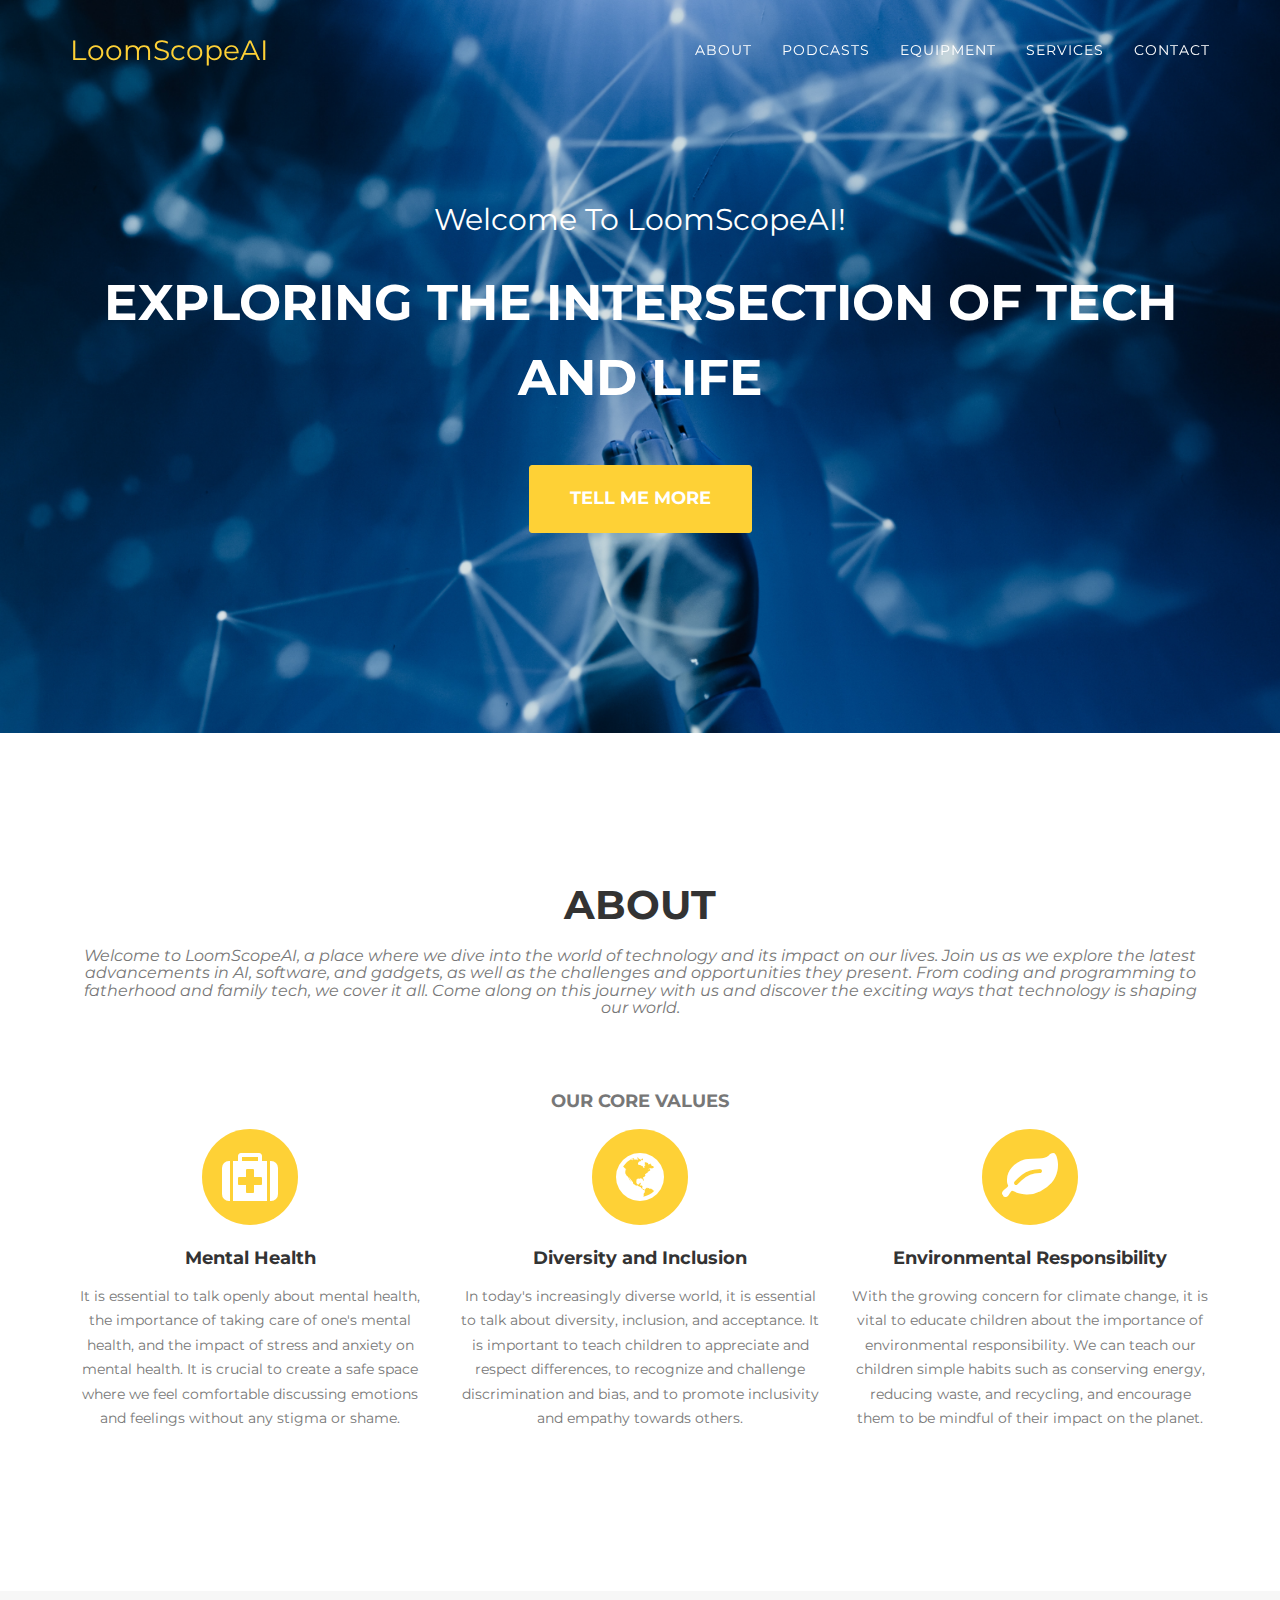
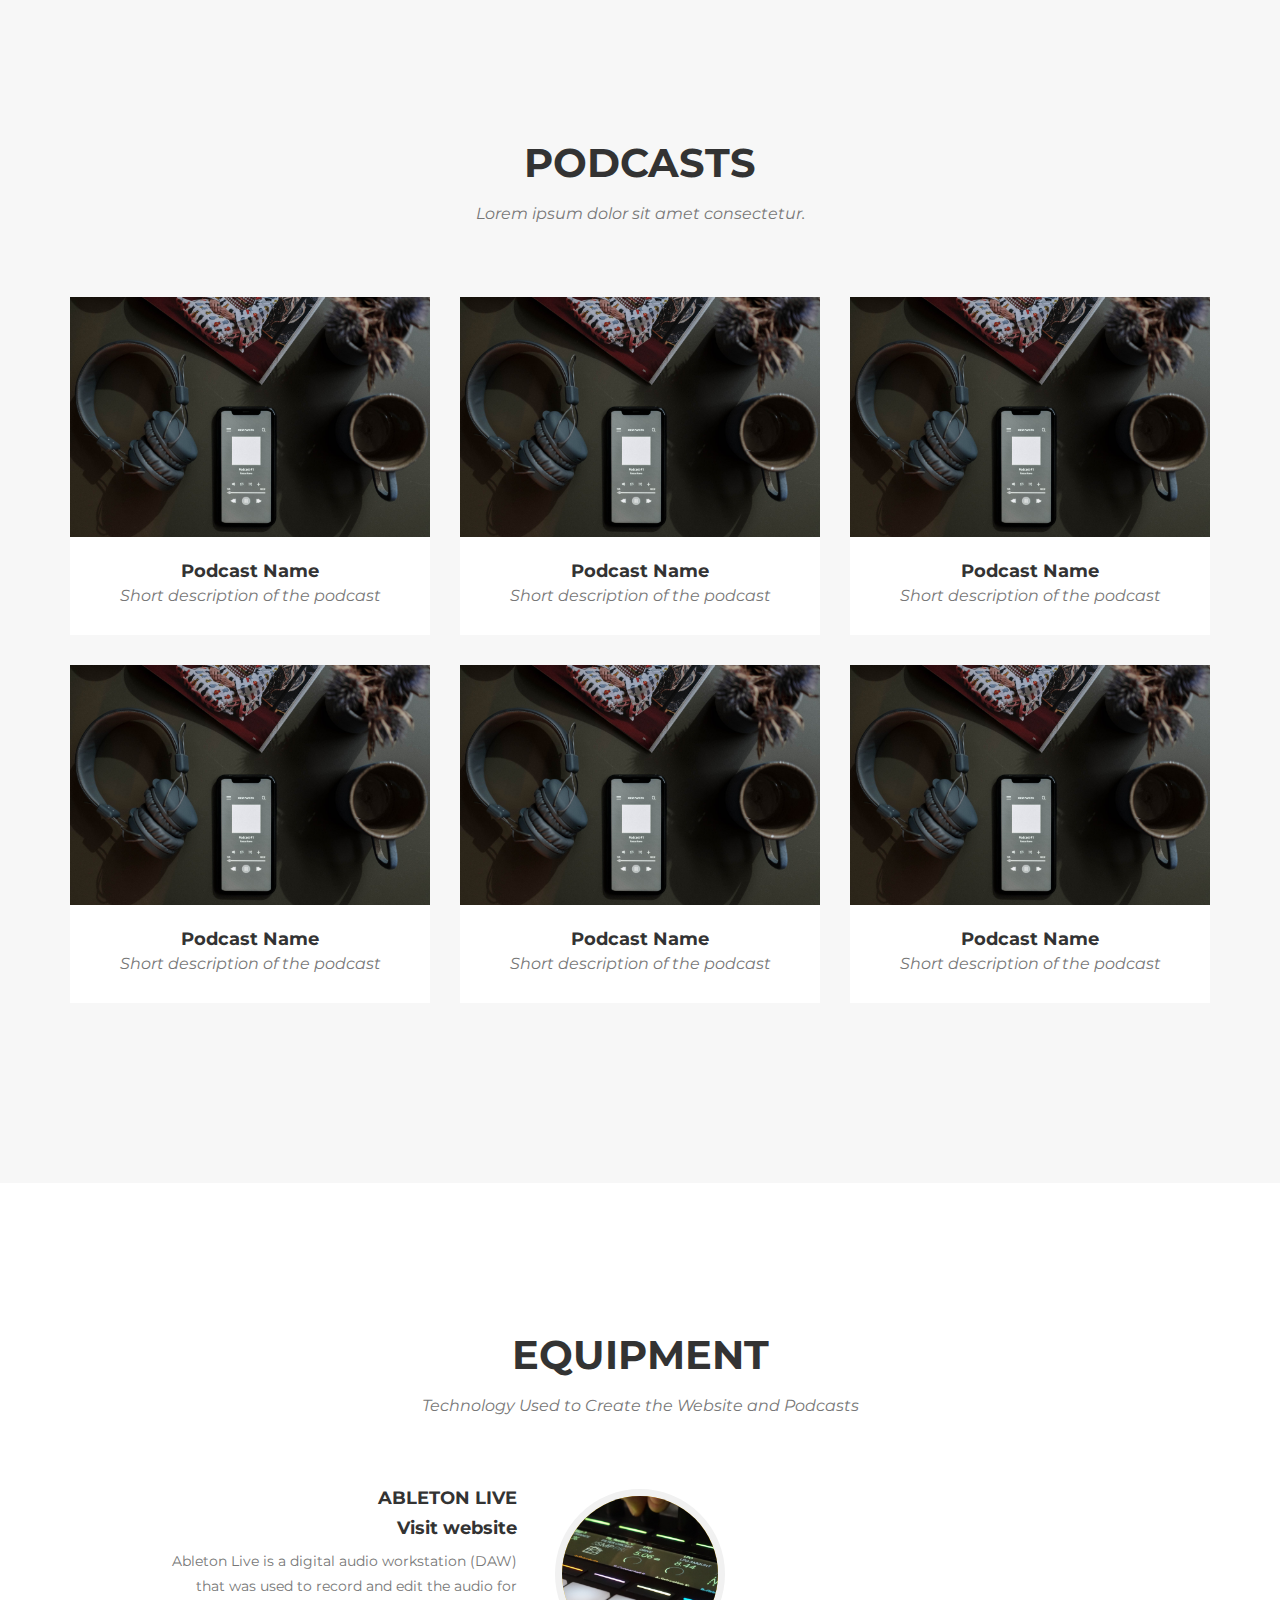
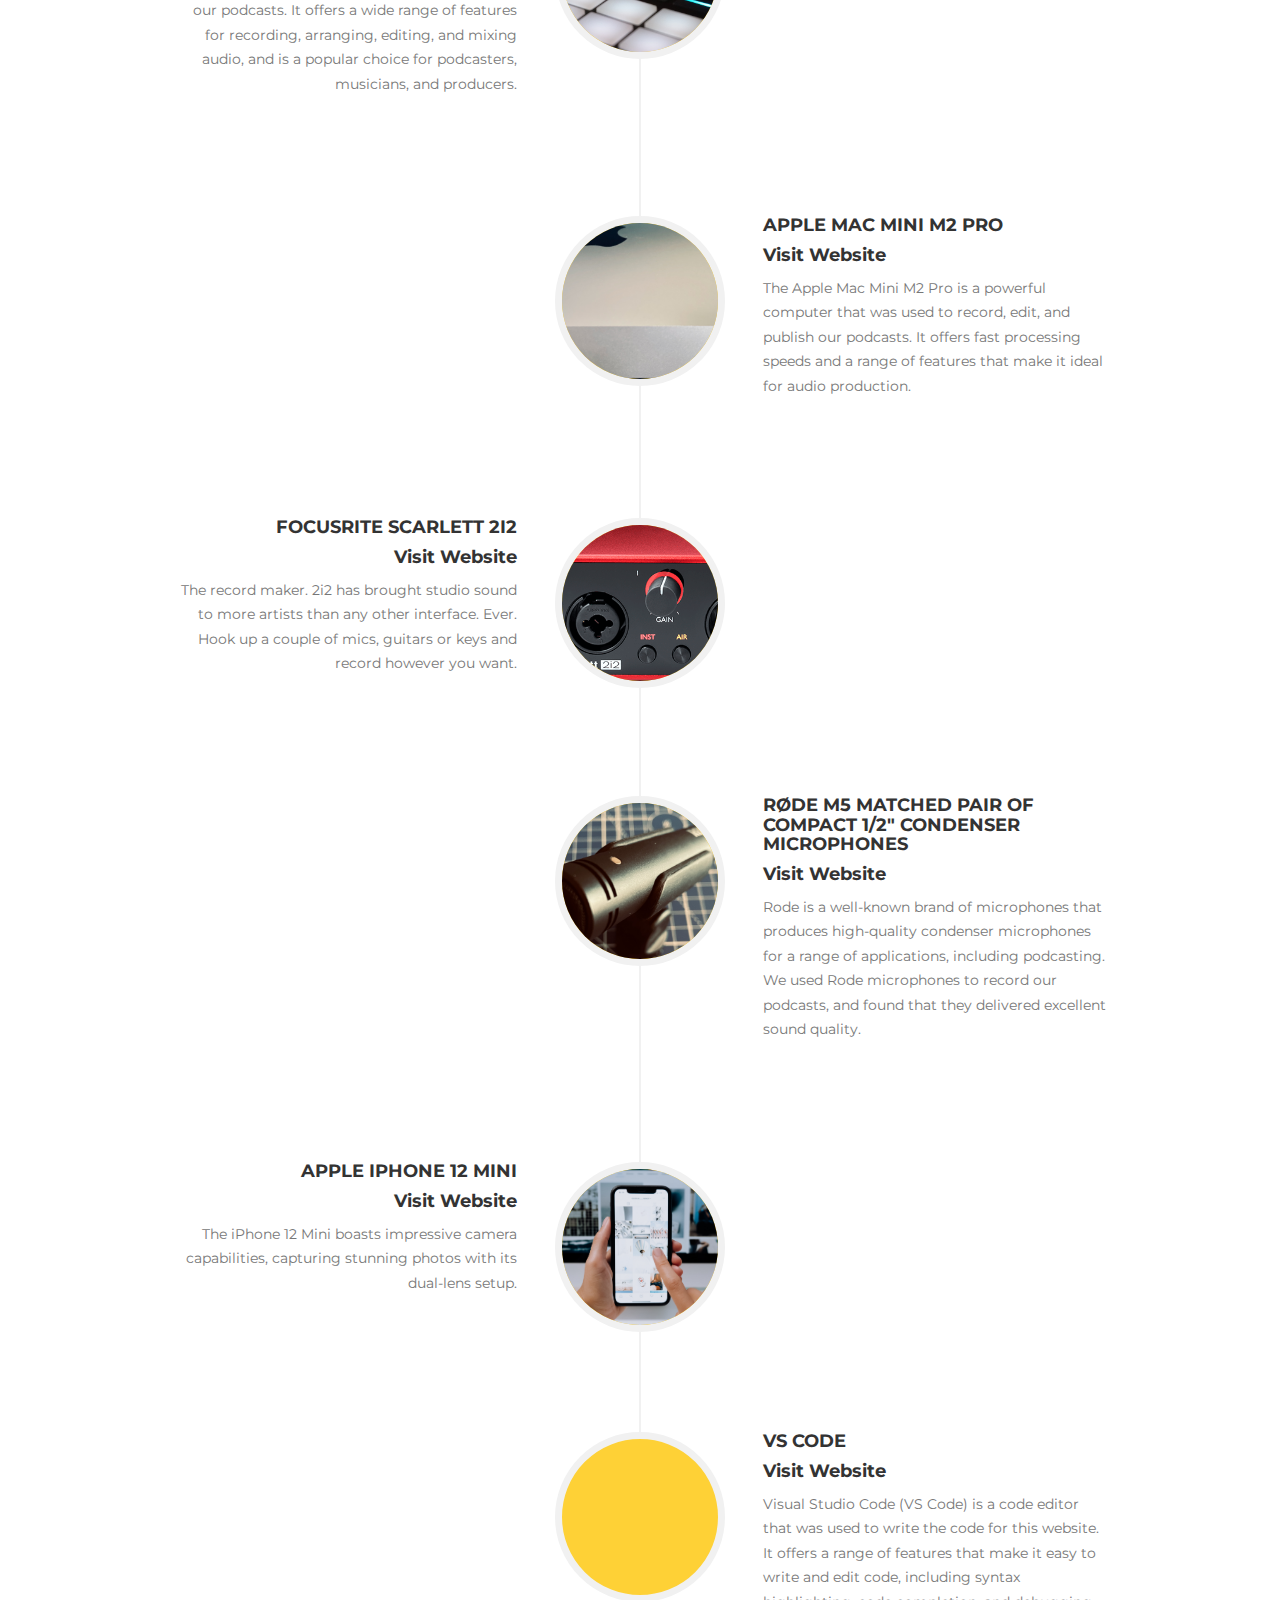
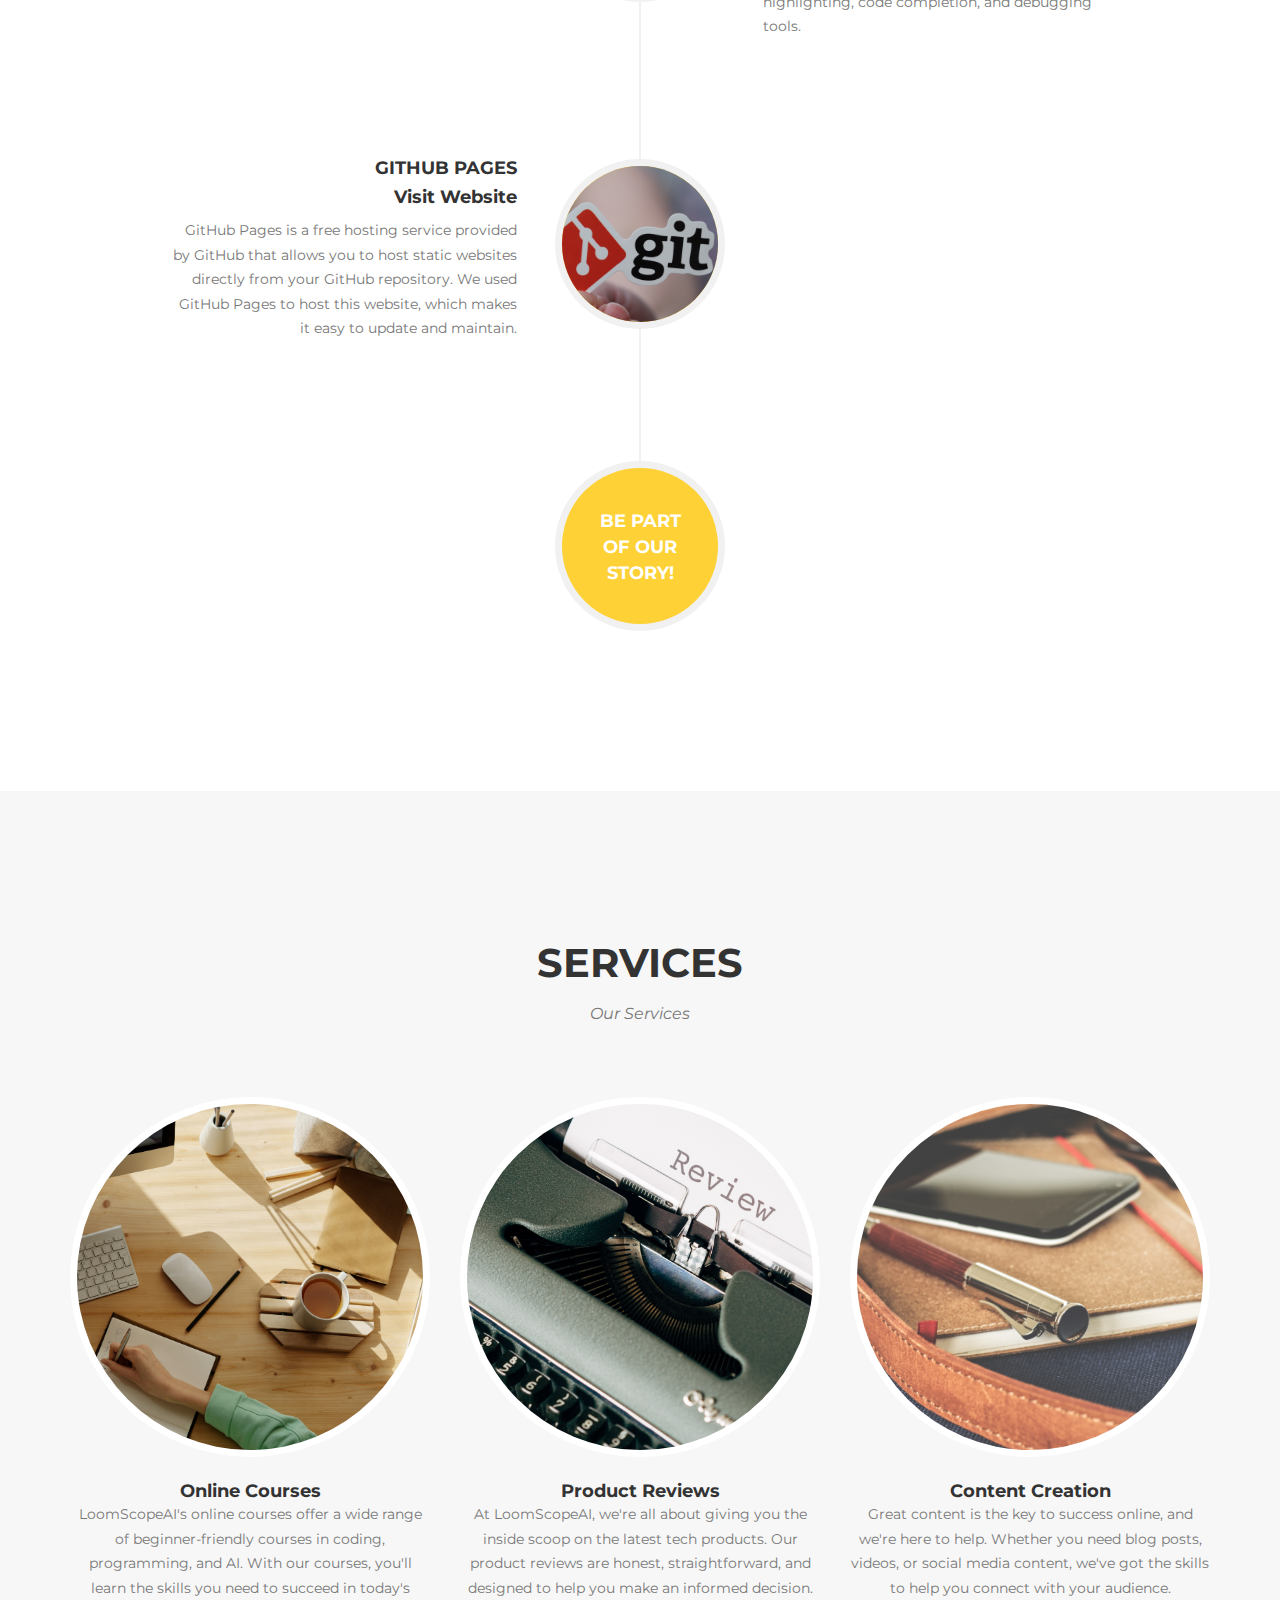
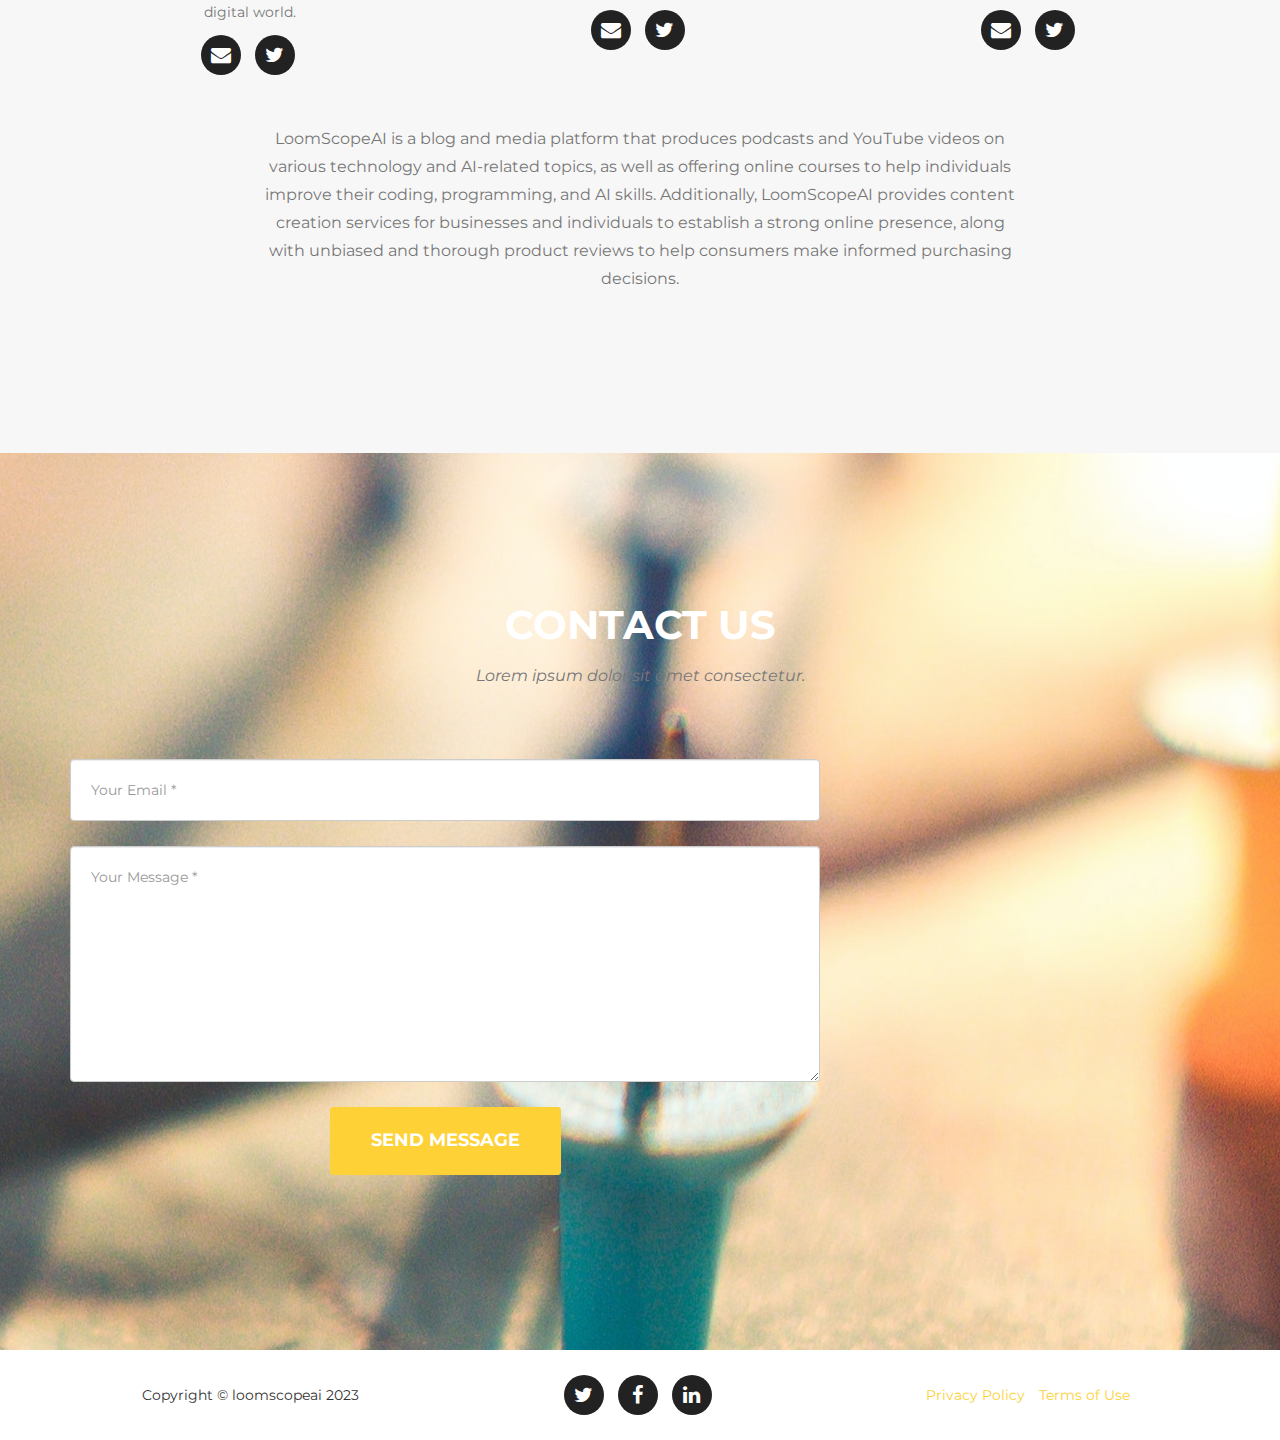
==== index.html @ 8063d430 "update" ====
<!DOCTYPE html>
<html lang="en">

<head>

    <meta charset="utf-8">
    <meta http-equiv="X-UA-Compatible" content="IE=edge">
    <meta name="viewport" content="width=device-width, initial-scale=1">
    <meta name="description" content="">
    <meta name="author" content="">

    <title>LoomScopeAI</title>

    <!-- Bootstrap Core CSS -->
    <link href="css/bootstrap.min.css" rel="stylesheet">

    <!-- Custom CSS -->
    <link href="css/agency.css" rel="stylesheet">

    <!-- Custom Fonts -->
    <link href="font-awesome/css/font-awesome.min.css" rel="stylesheet" type="text/css">
    <link href="http://fonts.googleapis.com/css?family=Montserrat:400,700" rel="stylesheet" type="text/css">
    <!--
    <link href="http://fonts.googleapis.com/css?family=Kaushan+Script" rel="stylesheet" type="text/css">
    <link href="http://fonts.googleapis.com/css?family=Droid+Serif:400,700,400italic,700italic" rel="stylesheet" type="text/css">
    <link href="http://fonts.googleapis.com/css?family=Roboto+Slab:400,100,300,700" rel="stylesheet" type="text/css">
    <!-- HTML5 Shim and Respond.js IE8 support of HTML5 elements and media queries -->
    <!-- WARNING: Respond.js doesn't work if you view the page via file:// -->
    <!--[if lt IE 9]>
        <script src="https://oss.maxcdn.com/libs/html5shiv/3.7.0/html5shiv.js"></script>
        <script src="https://oss.maxcdn.com/libs/respond.js/1.4.2/respond.min.js"></script>
    <![endif]-->

</head>

<body id="page-top" class="index">

    <!-- Navigation -->
    <nav class="navbar navbar-default navbar-fixed-top">
        <div class="container">
            <!-- Brand and toggle get grouped for better mobile display -->
            <div class="navbar-header page-scroll">
                <button type="button" class="navbar-toggle" data-toggle="collapse" data-target="#bs-example-navbar-collapse-1">
                    <span class="sr-only">Toggle navigation</span>
                    <span class="icon-bar"></span>
                    <span class="icon-bar"></span>
                    <span class="icon-bar"></span>
                </button>
                <a class="navbar-brand page-scroll" href="#page-top">LoomScopeAI</a>
            </div>

            <!-- Collect the nav links, forms, and other content for toggling -->
            <div class="collapse navbar-collapse" id="bs-example-navbar-collapse-1">
                <ul class="nav navbar-nav navbar-right">
                    <li class="hidden">
                        <a href="#page-top"></a>
                    </li>
                    <li>
                        <a class="page-scroll" href="#services">About</a>
                    </li>
                    <li>
                        <a class="page-scroll" href="#portfolio">Podcasts</a>
                    </li>
                    <li>
                        <a class="page-scroll" href="#about">Equipment</a>
                    </li>
                    <li>
                        <a class="page-scroll" href="#team">Services</a>
                    </li>
                    <li>
                        <a class="page-scroll" href="#contact">Contact</a>
                    </li>
                </ul>
            </div>
            <!-- /.navbar-collapse -->
        </div>
        <!-- /.container-fluid -->
    </nav>

    <!-- Header -->
    <header>
        <div class="container">
            <div class="intro-text">
                <div class="intro-lead-in">Welcome To LoomScopeAI!</div>
                <div class="intro-heading">Exploring the Intersection of Tech and Life</div>
                <a href="#services" class="page-scroll btn btn-xl">Tell Me More</a>
            </div>
        </div>
    </header>

    <!-- Services Section -->
    <section id="services">
        <div class="container">
            <div class="row">
                <div class="col-lg-12 text-center">
                    <h2 class="section-heading">About</h2>
                    <h3 class="section-subheading text-muted">Welcome to LoomScopeAI, a place where we dive into the world of technology and its impact on our lives. Join us as we explore the latest advancements in AI, software, and gadgets, as well as the challenges and opportunities they present. From coding and programming to fatherhood and family tech, we cover it all. Come along on this journey with us and discover the exciting ways that technology is shaping our world.</h3>
                    <h4 class="section-subheading text-muted">Our core values</h4>
                </div>
            </div>
            <div class="row text-center">
                <div class="col-md-4">
                    <span class="fa-stack fa-4x">
                        <i class="fa fa-circle fa-stack-2x text-primary"></i>
                        <i class="fa fa-medkit fa-stack-1x fa-inverse"></i>
                    </span>
                    <h4 class="service-heading">Mental Health</h4>
                    <p class="text-muted">It is essential to talk openly about mental health, the importance of taking care of one's mental health, and the impact of stress and anxiety on mental health. It is crucial to create a safe space where we feel comfortable discussing emotions and feelings without any stigma or shame.</p>
                </div>
                <div class="col-md-4">
                    <span class="fa-stack fa-4x">
                        <i class="fa fa-circle fa-stack-2x text-primary"></i>
                        <i class="fa fa-globe fa-stack-1x fa-inverse"></i>
                    </span>
                    <h4 class="service-heading">Diversity and Inclusion</h4>
                    <p class="text-muted">In today's increasingly diverse world, it is essential to talk about diversity, inclusion, and acceptance. It is important to teach children to appreciate and respect differences, to recognize and challenge discrimination and bias, and to promote inclusivity and empathy towards others.</p>
                </div>
                <div class="col-md-4">
                    <span class="fa-stack fa-4x">
                        <i class="fa fa-circle fa-stack-2x text-primary"></i>
                        <i class="fa fa-leaf fa-stack-1x fa-inverse"></i>
                    </span>
                    <h4 class="service-heading">Environmental Responsibility</h4>
                    <p class="text-muted">With the growing concern for climate change, it is vital to educate children about the importance of environmental responsibility. We can teach our children simple habits such as conserving energy, reducing waste, and recycling, and encourage them to be mindful of their impact on the planet.</p>
                </div>
            </div>
        </div>
    </section>

    <!-- Portfolio Grid Section -->
    <section id="portfolio" class="bg-light-gray">
        <div class="container">
            <div class="row">
                <div class="col-lg-12 text-center">
                    <h2 class="section-heading">Podcasts</h2>
                    <h3 class="section-subheading text-muted">Lorem ipsum dolor sit amet consectetur.</h3>
                </div>
            </div>
            <div class="row">
                <div class="col-md-4 col-sm-6 portfolio-item">
                    <a href="#portfolioModal1" class="portfolio-link" data-toggle="modal">
                        <div class="portfolio-hover">
                            <div class="portfolio-hover-content">
                                <i class="fa fa-plus fa-3x"></i>
                            </div>
                        </div>
                        <img src="img/portfolio/podcastland.jpeg" class="img-responsive" alt="">
                    </a>
                    <div class="portfolio-caption">
                        <h4>Podcast Name</h4>
                        <p class="text-muted">Short description of the podcast</p>
                    </div>
                </div>
                <div class="col-md-4 col-sm-6 portfolio-item">
                    <a href="#portfolioModal2" class="portfolio-link" data-toggle="modal">
                        <div class="portfolio-hover">
                            <div class="portfolio-hover-content">
                                <i class="fa fa-plus fa-3x"></i>
                            </div>
                        </div>
                        <img src="img/portfolio/podcastland.jpeg" class="img-responsive" alt="">
                    </a>
                    <div class="portfolio-caption">
                        <h4>Podcast Name</h4>
                        <p class="text-muted">Short description of the podcast</p>
                    </div>
                </div>
                <div class="col-md-4 col-sm-6 portfolio-item">
                    <a href="#portfolioModal3" class="portfolio-link" data-toggle="modal">
                        <div class="portfolio-hover">
                            <div class="portfolio-hover-content">
                                <i class="fa fa-plus fa-3x"></i>
                            </div>
                        </div>
                        <img src="img/portfolio/podcastland.jpeg" class="img-responsive" alt="">
                    </a>
                    <div class="portfolio-caption">
                        <h4>Podcast Name</h4>
                        <p class="text-muted">Short description of the podcast</p>
                    </div>
                </div>
                <div class="col-md-4 col-sm-6 portfolio-item">
                    <a href="#portfolioModal4" class="portfolio-link" data-toggle="modal">
                        <div class="portfolio-hover">
                            <div class="portfolio-hover-content">
                                <i class="fa fa-plus fa-3x"></i>
                            </div>
                        </div>
                        <img src="img/portfolio/podcastland.jpeg" class="img-responsive" alt="">
                    </a>
                    <div class="portfolio-caption">
                        <h4>Podcast Name</h4>
                        <p class="text-muted">Short description of the podcast</p>
                    </div>
                </div>
                <div class="col-md-4 col-sm-6 portfolio-item">
                    <a href="#portfolioModal5" class="portfolio-link" data-toggle="modal">
                        <div class="portfolio-hover">
                            <div class="portfolio-hover-content">
                                <i class="fa fa-plus fa-3x"></i>
                            </div>
                        </div>
                        <img src="img/portfolio/podcastland.jpeg" class="img-responsive" alt="">
                    </a>
                    <div class="portfolio-caption">
                        <h4>Podcast Name</h4>
                        <p class="text-muted">Short description of the podcast</p>
                    </div>
                </div>
                <div class="col-md-4 col-sm-6 portfolio-item">
                    <a href="#portfolioModal6" class="portfolio-link" data-toggle="modal">
                        <div class="portfolio-hover">
                            <div class="portfolio-hover-content">
                                <i class="fa fa-plus fa-3x"></i>
                            </div>
                        </div>
                        <img src="img/portfolio/podcastland.jpeg" class="img-responsive" alt="">
                    </a>
                    <div class="portfolio-caption">
                        <h4>Podcast Name</h4>
                        <p class="text-muted">Short description of the podcast</p>
                    </div>
                </div>
            </div>
        </div>
    </section>

    <!-- About Section -->
    <section id="about">
        <div class="container">
            <div class="row">
                <div class="col-lg-12 text-center">
                    <h2 class="section-heading">Equipment</h2>
                    <h3 class="section-subheading text-muted">Technology Used to Create the Website and Podcasts</h3>
                </div>
            </div>
            <div class="row">
                <div class="col-lg-12">
                    <ul class="timeline">
                        <li>
                            <div class="timeline-image">
                                <img class="img-circle img-responsive" src="img/about/ableton.jpg" alt="">
                            </div>
                            <div class="timeline-panel">
                                <div class="timeline-heading">
                                    <h4>Ableton Live</h4>
                                    <h4 class="subheading">Visit website</h4>
                                </div>
                                <div class="timeline-body">
                                    <p class="text-muted">Ableton Live is a digital audio workstation (DAW) that was used to record and edit the audio for our podcasts. It offers a wide range of features for recording, arranging, editing, and mixing audio, and is a popular choice for podcasters, musicians, and producers.</p>
                                </div>
                            </div>
                        </li>
                        <li class="timeline-inverted">
                            <div class="timeline-image">
                                <img class="img-circle img-responsive" src="img/about/macmini.jpg" alt="">
                            </div>
                            <div class="timeline-panel">
                                <div class="timeline-heading">
                                    <h4>Apple Mac Mini M2 Pro</h4>
                                    <h4 class="subheading">Visit Website</h4>
                                </div>
                                <div class="timeline-body">
                                    <p class="text-muted">The Apple Mac Mini M2 Pro is a powerful computer that was used to record, edit, and publish our podcasts. It offers fast processing speeds and a range of features that make it ideal for audio production.</p>
                                </div>
                            </div>
                        </li>
                        <li>
                            <div class="timeline-image">
                                <img class="img-circle img-responsive" src="img/about/scarlett-2i2.png" alt="">
                            </div>
                            <div class="timeline-panel">
                                <div class="timeline-heading">
                                    <h4>Focusrite Scarlett 2i2</h4>
                                    <h4 class="subheading">Visit Website</h4>
                                </div>
                                <div class="timeline-body">
                                    <p class="text-muted">The record maker. 2i2 has brought studio sound to more artists than any other interface. Ever. Hook up a couple of mics, guitars or keys and record however you want.</p>
                                </div>
                            </div>
                        </li>
                        <li class="timeline-inverted">
                            <div class="timeline-image">
                                <img class="img-circle img-responsive" src="img/about/rode.jpg" alt="">
                            </div>
                            <div class="timeline-panel">
                                <div class="timeline-heading">
                                    <h4>RØDE M5 Matched Pair of Compact 1/2" Condenser Microphones</h4>
                                    <h4 class="subheading">Visit Website</h4>
                                </div>
                                <div class="timeline-body">
                                    <p class="text-muted">Rode is a well-known brand of microphones that produces high-quality condenser microphones for a range of applications, including podcasting. We used Rode microphones to record our podcasts, and found that they delivered excellent sound quality.</p>
                                </div>
                            </div>
                        </li>
                        <li class="timeline-panel">
                            <div class="timeline-image">
                                <img class="img-circle img-responsive" src="img/about/12 mini.jpg" alt="">
                            </div>
                            <div class="timeline-panel">
                                <div class="timeline-heading">
                                    <h4>Apple iPhone 12 Mini</h4>
                                    <h4 class="subheading">Visit Website</h4>
                                </div>
                                <div class="timeline-body">
                                    <p class="text-muted">The iPhone 12 Mini boasts impressive camera capabilities, capturing stunning photos with its dual-lens setup.</p>
                                </div>
                            </div>
                        </li>
                        <li class="timeline-inverted">
                            <div class="timeline-image">
                                <img class="img-circle img-responsive" src="img/about/vscode.jpg" alt="">
                            </div>
                            <div class="timeline-panel">
                                <div class="timeline-heading">
                                    <h4>VS Code</h4>
                                    <h4 class="subheading">Visit Website</h4>
                                </div>
                                <div class="timeline-body">
                                    <p class="text-muted">Visual Studio Code (VS Code) is a code editor that was used to write the code for this website. It offers a range of features that make it easy to write and edit code, including syntax highlighting, code completion, and debugging tools.</p>
                                </div>
                            </div>
                        </li>
                        <li class="timeline-panel">
                            <div class="timeline-image">
                                <img class="img-circle img-responsive" src="img/about/git.jpg" alt="">
                            </div>
                            <div class="timeline-panel">
                                <div class="timeline-heading">
                                    <h4>GitHub Pages</h4>
                                    <h4 class="subheading">Visit Website</h4>
                                </div>
                                <div class="timeline-body">
                                    <p class="text-muted">GitHub Pages is a free hosting service provided by GitHub that allows you to host static websites directly from your GitHub repository. We used GitHub Pages to host this website, which makes it easy to update and maintain.

                                    </p>
                                </div>
                            </div>
                        </li>
                        <li class="timeline-inverted">
                            <div class="timeline-image">
                                <h4>Be Part
                                    <br>Of Our
                                    <br>Story!</h4>
                            </div>
                        </li>
                    </ul>
                </div>
            </div>
        </div>
    </section>

    <!-- Team Section -->
    <section id="team" class="bg-light-gray">
        <div class="container">
            <div class="row">
                <div class="col-lg-12 text-center">
                    <h2 class="section-heading">Services</h2>
                    <h3 class="section-subheading text-muted">Our Services</h3>
                </div>
            </div>
            <div class="row">
                <div class="col-sm-4">
                    <div class="team-member">
                        <img src="img/team/online.jpg" class="img-responsive img-circle" alt="">
                        <h4>Online Courses</h4>
                        <p class="text-muted">LoomScopeAI's online courses offer a wide range of beginner-friendly courses in coding, programming, and AI. With our courses, you'll learn the skills you need to succeed in today's digital world.</p>
                        <ul class="list-inline social-buttons">
                            <li><a href="#"><i class="fa fa-envelope"></i></a>
                            </li>
                            <li><a href="#"><i class="fa fa-twitter"></i></a>
                            </li>
                        </ul>
                    </div>
                </div>
                <div class="col-sm-4">
                    <div class="team-member">
                        <img src="img/team/review.jpg" class="img-responsive img-circle" alt="">
                        <h4>Product Reviews</h4>
                        <p class="text-muted">At LoomScopeAI, we're all about giving you the inside scoop on the latest tech products. Our product reviews are honest, straightforward, and designed to help you make an informed decision.</p>
                        <ul class="list-inline social-buttons">
                            <li><a href="#"><i class="fa fa-envelope"></i></a>
                            </li>
                            <li><a href="#"><i class="fa fa-twitter"></i></a>
                            </li>
                        </ul>
                    </div>
                </div>
                <div class="col-sm-4">
                    <div class="team-member">
                        <img src="img/team/content.jpg" class="img-responsive img-circle" alt="">
                        <h4>Content Creation</h4>
                        <p class="text-muted">Great content is the key to success online, and we're here to help. Whether you need blog posts, videos, or social media content, we've got the skills to help you connect with your audience.</p>
                        <ul class="list-inline social-buttons">
                            <li><a href="#"><i class="fa fa-envelope"></i></a>
                            </li>
                            <li><a href="#"><i class="fa fa-twitter"></i></a>
                            </li>
                        </ul>
                    </div>
                </div>
            </div>
            <div class="row">
                <div class="col-lg-8 col-lg-offset-2 text-center">
                    <p class="large text-muted">LoomScopeAI is a blog and media platform that produces podcasts and YouTube videos on various technology and AI-related topics, as well as offering online courses to help individuals improve their coding, programming, and AI skills. Additionally, LoomScopeAI provides content creation services for businesses and individuals to establish a strong online presence, along with unbiased and thorough product reviews to help consumers make informed purchasing decisions.</p>
                </div>
            </div>
        </div>
    </section>

<section id="contact">
    <div class="container">
      <div class="row">
        <div class="col-lg-12 text-center">
          <h2 class="section-heading">Contact Us</h2>
          <h3 class="section-subheading text-muted">Lorem ipsum dolor sit amet consectetur.</h3>
        </div>
        <div id="success-message"></div>
      </div>
      <div class="row">
        <div class="col-lg-8 mx-auto text-center">
            <form id="contact-form" method="POST" onsubmit="submitForm(event)">

            <div class="form-group">
              <input type="email" name="_replyto" class="form-control" placeholder="Your Email *" required>
            </div>
            <div class="form-group">
              <textarea name="message" class="form-control" placeholder="Your Message *" required></textarea>
            </div>
            <div class="clearfix"></div>
            <div class="form-group">
              <button type="submit" class="btn btn-primary btn-xl text-uppercase">Send Message</button>
            </div>
          </form>
        </div>
      </div>
    </div>
  </section>
  

    <footer>
        <div class="container">
            <div class="row">
                <div class="col-md-4">
                    <span class="copyright">Copyright &copy; loomscopeai 2023</span>
                </div>
                <div class="col-md-4">
                    <ul class="list-inline social-buttons">
                        <li><a href="#"><i class="fa fa-twitter"></i></a>
                        </li>
                        <li><a href="#"><i class="fa fa-facebook"></i></a>
                        </li>
                        <li><a href="#"><i class="fa fa-linkedin"></i></a>
                        </li>
                    </ul>
                </div>
                <div class="col-md-4">
                    <ul class="list-inline quicklinks">
                        <li><a href="#">Privacy Policy</a>
                        </li>
                        <li><a href="#">Terms of Use</a>
                        </li>
                    </ul>
                </div>
            </div>
        </div>
    </footer>


    <!-- Portfolio Modals -->
    <!-- Use the modals below to showcase details about your portfolio projects! -->

    <!-- Portfolio Modal 1 -->
    <div class="portfolio-modal modal fade" id="portfolioModal1" tabindex="-1" role="dialog" aria-hidden="true">
        <div class="modal-content">
            <div class="close-modal" data-dismiss="modal">
                <div class="lr">
                    <div class="rl">
                    </div>
                </div>
            </div>
            <div class="container">
                <div class="row">
                    <div class="col-lg-8 col-lg-offset-2">
                        <div class="modal-body">
                            <!-- Project Details Go Here -->
                            <h2>Podcast Name</h2>
                            <p class="item-intro text-muted">Lorem ipsum dolor sit amet consectetur.</p>
                            <img class="img-responsive img-centered" src="img/portfolio/podcastland.jpeg" alt="">
                            <p>Join a father and son duo as they delve into the ups and downs of school life, offering insights and advice for students and parents alike.</p>
                            <iframe width="100%" height="166" scrolling="no" frameborder="no" allow="autoplay" src="https://w.soundcloud.com/player/?url=https%3A//api.soundcloud.com/tracks/790560406&color=ff5500"></iframe><div style="font-size: 10px; color: #cccccc;line-break: anywhere;word-break: normal;overflow: hidden;white-space: nowrap;text-overflow: ellipsis; font-family: Interstate,Lucida Grande,Lucida Sans Unicode,Lucida Sans,Garuda,Verdana,Tahoma,sans-serif;font-weight: 100;"><a href="https://soundcloud.com/user-173877100" title="Scabrethia" target="_blank" style="color: #cccccc; text-decoration: none;">Scabrethia</a> · <a href="https://soundcloud.com/user-173877100/mello" title="Mello" target="_blank" style="color: #cccccc; text-decoration: none;">Mello</a></div>
                            
                            
                                
                            <ul class="list-inline">
                                <li>Date: March 2023</li>
                                <li>Name 1, Name 2</li>
                                <li>Category: Category Name</li>
                            </ul>
                            <button type="button" class="btn btn-primary" data-dismiss="modal"><i class="fa fa-times"></i> Close</button>
                        </div>
                    </div>
                </div>
            </div>
        </div>
    </div>

    <!-- Portfolio Modal 2 -->
    <div class="portfolio-modal modal fade" id="portfolioModal2" tabindex="-1" role="dialog" aria-hidden="true">
        <div class="modal-content">
            <div class="close-modal" data-dismiss="modal">
                <div class="lr">
                    <div class="rl">
                    </div>
                </div>
            </div>
            <div class="container">
                <div class="row">
                    <div class="col-lg-8 col-lg-offset-2">
                        <div class="modal-body">
                            <!-- Project Details Go Here -->
                            <h2>Podcast Name</h2>
                            <p class="item-intro text-muted">Lorem ipsum dolor sit amet consectetur.</p>
                            <img class="img-responsive img-centered" src="img/portfolio/podcastland.jpeg" alt="">
                            <p>This podcast wa Lorem ipsum dolor sit amet consectetur adipisicing elit. Impedit, soluta. <a href="#">Lorem</a>. Lorem ipsum, dolor sit amet consectetur adipisicing elit. Numquam incidunt repellat error, voluptas sed aliquid praesentium pariatur provident nisi sit.</p>
                            <p>Lorem ipsum dolor sit amet consectetur adipisicing elit. Reprehenderit nobis illo optio officia sunt, eius ea quisquam magni dignissimos pariatur.</p>
                                
                            <ul class="list-inline">
                                <li>Date: March 2023</li>
                                <li>Name 1, Name 2</li>
                                <li>Category: Category Name</li>
                            </ul>
                            <button type="button" class="btn btn-primary" data-dismiss="modal"><i class="fa fa-times"></i> Close</button>
                        </div>
                    </div>
                </div>
            </div>
        </div>
    </div>

    <!-- Portfolio Modal 3 -->
    <div class="portfolio-modal modal fade" id="portfolioModal3" tabindex="-1" role="dialog" aria-hidden="true">
        <div class="modal-content">
            <div class="close-modal" data-dismiss="modal">
                <div class="lr">
                    <div class="rl">
                    </div>
                </div>
            </div>
            <div class="container">
                <div class="row">
                    <div class="col-lg-8 col-lg-offset-2">
                        <div class="modal-body">
                            <!-- Project Details Go Here -->
                            <h2>Podcast Name</h2>
                            <p class="item-intro text-muted">Lorem ipsum dolor sit amet consectetur.</p>
                            <img class="img-responsive img-centered" src="img/portfolio/podcastland.jpeg" alt="">
                            <p>This podcast wa Lorem ipsum dolor sit amet consectetur adipisicing elit. Impedit, soluta. <a href="#">Lorem</a>. Lorem ipsum, dolor sit amet consectetur adipisicing elit. Numquam incidunt repellat error, voluptas sed aliquid praesentium pariatur provident nisi sit.</p>
                            <p>Lorem ipsum dolor sit amet consectetur adipisicing elit. Reprehenderit nobis illo optio officia sunt, eius ea quisquam magni dignissimos pariatur.</p>
                                
                            <ul class="list-inline">
                                <li>Date: March 2023</li>
                                <li>Name 1, Name 2</li>
                                <li>Category: Category Name</li>
                            </ul>
                            <button type="button" class="btn btn-primary" data-dismiss="modal"><i class="fa fa-times"></i> Close</button>
                        </div>
                    </div>
                </div>
            </div>
        </div>
    </div>

    <!-- Portfolio Modal 4 -->
    <div class="portfolio-modal modal fade" id="portfolioModal4" tabindex="-1" role="dialog" aria-hidden="true">
        <div class="modal-content">
            <div class="close-modal" data-dismiss="modal">
                <div class="lr">
                    <div class="rl">
                    </div>
                </div>
            </div>
            <div class="container">
                <div class="row">
                    <div class="col-lg-8 col-lg-offset-2">
                        <div class="modal-body">
                            <!-- Project Details Go Here -->
                            <h2>Podcast Name</h2>
                            <p class="item-intro text-muted">Lorem ipsum dolor sit amet consectetur.</p>
                            <img class="img-responsive img-centered" src="img/portfolio/podcastland.jpeg" alt="">
                            <p>This podcast wa Lorem ipsum dolor sit amet consectetur adipisicing elit. Impedit, soluta. <a href="#">Lorem</a>. Lorem ipsum, dolor sit amet consectetur adipisicing elit. Numquam incidunt repellat error, voluptas sed aliquid praesentium pariatur provident nisi sit.</p>
                            <p>Lorem ipsum dolor sit amet consectetur adipisicing elit. Reprehenderit nobis illo optio officia sunt, eius ea quisquam magni dignissimos pariatur.</p>
                                
                            <ul class="list-inline">
                                <li>Date: March 2023</li>
                                <li>Name 1, Name 2</li>
                                <li>Category: Category Name</li>
                            </ul>
                            <button type="button" class="btn btn-primary" data-dismiss="modal"><i class="fa fa-times"></i> Close</button>
                        </div>
                    </div>
                </div>
            </div>
        </div>
    </div>

    <!-- Portfolio Modal 5 -->
    <div class="portfolio-modal modal fade" id="portfolioModal5" tabindex="-1" role="dialog" aria-hidden="true">
        <div class="modal-content">
            <div class="close-modal" data-dismiss="modal">
                <div class="lr">
                    <div class="rl">
                    </div>
                </div>
            </div>
            <div class="container">
                <div class="row">
                    <div class="col-lg-8 col-lg-offset-2">
                        <div class="modal-body">
                            <!-- Project Details Go Here -->
                            <h2>Podcast Name</h2>
                            <p class="item-intro text-muted">Lorem ipsum dolor sit amet consectetur.</p>
                            <img class="img-responsive img-centered" src="img/portfolio/podcastland.jpeg" alt="">
                            <p>This podcast wa Lorem ipsum dolor sit amet consectetur adipisicing elit. Impedit, soluta. <a href="#">Lorem</a>. Lorem ipsum, dolor sit amet consectetur adipisicing elit. Numquam incidunt repellat error, voluptas sed aliquid praesentium pariatur provident nisi sit.</p>
                            <p>Lorem ipsum dolor sit amet consectetur adipisicing elit. Reprehenderit nobis illo optio officia sunt, eius ea quisquam magni dignissimos pariatur.</p>
                                
                            <ul class="list-inline">
                                <li>Date: March 2023</li>
                                <li>Name 1, Name 2</li>
                                <li>Category: Category Name</li>
                            </ul>
                            <button type="button" class="btn btn-primary" data-dismiss="modal"><i class="fa fa-times"></i> Close</button>
                        </div>
                    </div>
                </div>
            </div>
        </div>
    </div>

    <!-- Portfolio Modal 6 -->
    <div class="portfolio-modal modal fade" id="portfolioModal6" tabindex="-1" role="dialog" aria-hidden="true">
        <div class="modal-content">
            <div class="close-modal" data-dismiss="modal">
                <div class="lr">
                    <div class="rl">
                    </div>
                </div>
            </div>
            <div class="container">
                <div class="row">
                    <div class="col-lg-8 col-lg-offset-2">
                        <div class="modal-body">
                            <!-- Project Details Go Here -->
                            <h2>Podcast Name</h2>
                            <p class="item-intro text-muted">Lorem ipsum dolor sit amet consectetur.</p>
                            <img class="img-responsive img-centered" src="img/portfolio/podcastland.jpeg" alt="">
                            <p>This podcast wa Lorem ipsum dolor sit amet consectetur adipisicing elit. Impedit, soluta. <a href="#">Lorem</a>. Lorem ipsum, dolor sit amet consectetur adipisicing elit. Numquam incidunt repellat error, voluptas sed aliquid praesentium pariatur provident nisi sit.</p>
                            <p>Lorem ipsum dolor sit amet consectetur adipisicing elit. Reprehenderit nobis illo optio officia sunt, eius ea quisquam magni dignissimos pariatur.</p>
                                
                            <ul class="list-inline">
                                <li>Date: March 2023</li>
                                <li>Name 1, Name 2</li>
                                <li>Category: Category Name</li>
                            </ul>
                            <button type="button" class="btn btn-primary" data-dismiss="modal"><i class="fa fa-times"></i> Close</button>
                        </div>
                    </div>
                </div>
            </div>
        </div>
    </div>

    <!-- jQuery -->
    <script src="js/jquery.js"></script>

    <!-- Bootstrap Core JavaScript -->
    <script src="js/bootstrap.min.js"></script>

    <!-- Plugin JavaScript -->
    <script src="http://cdnjs.cloudflare.com/ajax/libs/jquery-easing/1.3/jquery.easing.min.js"></script>
    <script src="js/classie.js"></script>
    <script src="js/cbpAnimatedHeader.js"></script>

    <!-- Contact Form JavaScript -->
    <script src="js/jqBootstrapValidation.js"></script>
    <script src="js/contact_me.js"></script>

    <!-- Custom Theme JavaScript -->
    <script src="js/agency.js"></script>

</body>

</html>
---- css/agency.css ----
/*!
 * Start Bootstrap - Agency Bootstrap Theme (http://startbootstrap.com)
 * Code licensed under the Apache License v2.0.
 * For details, see http://www.apache.org/licenses/LICENSE-2.0.
 */

body {
    overflow-x: hidden;
    font-family: Montserrat,"Helvetica Neue",Helvetica,Arial,sans-serif;
}

.text-muted {
    color: #777;
}

.text-primary {
    color: #fed136;
}

p {
    font-size: 14px;
    line-height: 1.75;
}

p.large {
    font-size: 16px;
}

a,
a:hover,
a:focus,
a:active,
a.active {
    outline: 0;
}

a {
    color: #fed136;
}

a:hover,
a:focus,
a:active,
a.active {
    color: #fec503;
}

h1,
h2,
h3,
h4,
h5,
h6 {
    text-transform: uppercase;
    font-family: Montserrat,"Helvetica Neue",Helvetica,Arial,sans-serif;
    font-weight: 700;
}

.img-centered {
    margin: 0 auto;
}

.bg-light-gray {
    background-color: #f7f7f7;
}

.bg-darkest-gray {
    background-color: #222;
}

.btn-primary {
    border-color: #fed136;
    text-transform: uppercase;
    font-family: Montserrat,"Helvetica Neue",Helvetica,Arial,sans-serif;
    font-weight: 700;
    color: #fff;
    background-color: #fed136;
}

.btn-primary:hover,
.btn-primary:focus,
.btn-primary:active,
.btn-primary.active,
.open .dropdown-toggle.btn-primary {
    border-color: #f6bf01;
    color: #fff;
    background-color: #fec503;
}

.btn-primary:active,
.btn-primary.active,
.open .dropdown-toggle.btn-primary {
    background-image: none;
}

.btn-primary.disabled,
.btn-primary[disabled],
fieldset[disabled] .btn-primary,
.btn-primary.disabled:hover,
.btn-primary[disabled]:hover,
fieldset[disabled] .btn-primary:hover,
.btn-primary.disabled:focus,
.btn-primary[disabled]:focus,
fieldset[disabled] .btn-primary:focus,
.btn-primary.disabled:active,
.btn-primary[disabled]:active,
fieldset[disabled] .btn-primary:active,
.btn-primary.disabled.active,
.btn-primary[disabled].active,
fieldset[disabled] .btn-primary.active {
    border-color: #fed136;
    background-color: #fed136;
}

.btn-primary .badge {
    color: #fed136;
    background-color: #fff;
}

.btn-xl {
    padding: 20px 40px;
    border-color: #fed136;
    border-radius: 3px;
    text-transform: uppercase;
    font-family: Montserrat,"Helvetica Neue",Helvetica,Arial,sans-serif;
    font-size: 18px;
    font-weight: 700;
    color: #fff;
    background-color: #fed136;
}

.btn-xl:hover,
.btn-xl:focus,
.btn-xl:active,
.btn-xl.active,
.open .dropdown-toggle.btn-xl {
    border-color: #f6bf01;
    color: #fff;
    background-color: #fec503;
}

.btn-xl:active,
.btn-xl.active,
.open .dropdown-toggle.btn-xl {
    background-image: none;
}

.btn-xl.disabled,
.btn-xl[disabled],
fieldset[disabled] .btn-xl,
.btn-xl.disabled:hover,
.btn-xl[disabled]:hover,
fieldset[disabled] .btn-xl:hover,
.btn-xl.disabled:focus,
.btn-xl[disabled]:focus,
fieldset[disabled] .btn-xl:focus,
.btn-xl.disabled:active,
.btn-xl[disabled]:active,
fieldset[disabled] .btn-xl:active,
.btn-xl.disabled.active,
.btn-xl[disabled].active,
fieldset[disabled] .btn-xl.active {
    border-color: #fed136;
    background-color: #fed136;
}

.btn-xl .badge {
    color: #fed136;
    background-color: #fff;
}

.navbar-default {
    border-color: transparent;
    background-color: #222;
}

.navbar-default .navbar-brand {
    /* font-family: "Kaushan Script","Helvetica Neue",Helvetica,Arial,cursive; */
    font-family: Montserrat,"Helvetica Neue",Helvetica,Arial,cursive;
    color: #fed136;
}

.navbar-default .navbar-brand:hover,
.navbar-default .navbar-brand:focus,
.navbar-default .navbar-brand:active,
.navbar-default .navbar-brand.active {
    color: #fec503;
}

.navbar-default .navbar-collapse {
    border-color: rgba(255,255,255,.02);
}

.navbar-default .navbar-toggle {
    border-color: #fed136;
    background-color: #fed136;
}

.navbar-default .navbar-toggle .icon-bar {
    background-color: #fff;
}

.navbar-default .navbar-toggle:hover,
.navbar-default .navbar-toggle:focus {
    background-color: #fed136;
}

.navbar-default .nav li a {
    text-transform: uppercase;
    font-family: Montserrat,"Helvetica Neue",Helvetica,Arial,sans-serif;
    font-weight: 400;
    letter-spacing: 1px;
    color: #fff;
}

.navbar-default .nav li a:hover,
.navbar-default .nav li a:focus {
    outline: 0;
    color: #fed136;
}

.navbar-default .navbar-nav>.active>a {
    border-radius: 0;
    color: #fff;
    background-color: #fed136;
}

.navbar-default .navbar-nav>.active>a:hover,
.navbar-default .navbar-nav>.active>a:focus {
    color: #fff;
    background-color: #fec503;
}

@media(min-width:768px) {
    .navbar-default {
        padding: 25px 0;
        border: 0;
        background-color: transparent;
        -webkit-transition: padding .3s;
        -moz-transition: padding .3s;
        transition: padding .3s;
    }

    .navbar-default .navbar-brand {
        font-size: 2em;
        -webkit-transition: all .3s;
        -moz-transition: all .3s;
        transition: all .3s;
    }

    .navbar-default .navbar-nav>.active>a {
        border-radius: 3px;
    }

    .navbar-default.navbar-shrink {
        padding: 10px 0;
        background-color: #222;
    }

    .navbar-default.navbar-shrink .navbar-brand {
        font-size: 1.5em;
    }
}

header {
    text-align: center;
    color: #fff;
    background-attachment: scroll;
    background-image: url(../img/header-bg.jpg);
    background-position: center center;
    background-repeat: none;
    -webkit-background-size: cover;
    -moz-background-size: cover;
    background-size: cover;
    -o-background-size: cover;
}

header .intro-text {
    padding-top: 100px;
    padding-bottom: 50px;
}

header .intro-text .intro-lead-in {
    margin-bottom: 25px;
    font-family: Montserrat,"Helvetica Neue",Helvetica,Arial,sans-serif;
    font-size: 22px;
    font-style: normal;
    line-height: 22px;
}

header .intro-text .intro-heading {
    margin-bottom: 25px;
    text-transform: uppercase;
    font-family: Montserrat,"Helvetica Neue",Helvetica,Arial,sans-serif;
    font-size: 30px;
    font-weight: 700;
    line-height: 50px;
}

@media(min-width:768px) {
    header .intro-text {
        padding-top: 200px;
        padding-bottom: 200px;
    }

    header .intro-text .intro-lead-in {
        margin-bottom: 25px;
        font-family: Montserrat,"Helvetica Neue",Helvetica,Arial,sans-serif;
        font-size: 30px;
        font-style: normal;
        line-height: 40px;
    }

    header .intro-text .intro-heading {
        margin-bottom: 50px;
        text-transform: uppercase;
        font-family: Montserrat,"Helvetica Neue",Helvetica,Arial,sans-serif;
        font-size: 50px;
        font-weight: 700;
        line-height: 75px;
    }
}

section {
    padding: 100px 0;
}

section h2.section-heading {
    margin-top: 0;
    margin-bottom: 15px;
    font-size: 40px;
}

section h3.section-subheading {
    margin-bottom: 75px;
    text-transform: none;
    font-family: Montserrat,"Helvetica Neue",Helvetica,Arial,sans-serif;
    font-size: 16px;
    font-style: italic;
    font-weight: 400;
}

@media(min-width:768px) {
    section {
        padding: 150px 0;
    }
}

.service-heading {
    margin: 15px 0;
    text-transform: none;
}

#portfolio .portfolio-item {
    right: 0;
    margin: 0 0 15px;
}

#portfolio .portfolio-item .portfolio-link {
    display: block;
    position: relative;
    margin: 0 auto;
    max-width: 400px;
}

#portfolio .portfolio-item .portfolio-link .portfolio-hover {
    position: absolute;
    width: 100%;
    height: 100%;
    opacity: 0;
    background: rgba(254,209,54,.9);
    -webkit-transition: all ease .5s;
    -moz-transition: all ease .5s;
    transition: all ease .5s;
}

#portfolio .portfolio-item .portfolio-link .portfolio-hover:hover {
    opacity: 1;
}

#portfolio .portfolio-item .portfolio-link .portfolio-hover .portfolio-hover-content {
    position: absolute;
    top: 50%;
    width: 100%;
    height: 20px;
    margin-top: -12px;
    text-align: center;
    font-size: 20px;
    color: #fff;
}

#portfolio .portfolio-item .portfolio-link .portfolio-hover .portfolio-hover-content i {
    margin-top: -12px;
}

#portfolio .portfolio-item .portfolio-link .portfolio-hover .portfolio-hover-content h3,
#portfolio .portfolio-item .portfolio-link .portfolio-hover .portfolio-hover-content h4 {
    margin: 0;
}

#portfolio .portfolio-item .portfolio-caption {
    margin: 0 auto;
    padding: 25px;
    max-width: 400px;
    text-align: center;
    background-color: #fff;
}

#portfolio .portfolio-item .portfolio-caption h4 {
    margin: 0;
    text-transform: none;
}

#portfolio .portfolio-item .portfolio-caption p {
    margin: 0;
    font-family: Montserrat,"Helvetica Neue",Helvetica,Arial,sans-serif;
    font-size: 16px;
    font-style: italic;
}

#portfolio * {
    z-index: 2;
}

@media(min-width:767px) {
    #portfolio .portfolio-item {
        margin: 0 0 30px;
    }
}

.timeline {
    position: relative;
    padding: 0;
    list-style: none;
}

.timeline:before {
    content: "";
    position: absolute;
    top: 0;
    bottom: 0;
    left: 40px;
    width: 2px;
    margin-left: -1.5px;
    background-color: #f1f1f1;
}

.timeline>li {
    position: relative;
    margin-bottom: 50px;
    min-height: 50px;
}

.timeline>li:before,
.timeline>li:after {
    content: " ";
    display: table;
}

.timeline>li:after {
    clear: both;
}

.timeline>li .timeline-panel {
    float: right;
    position: relative;
    width: 100%;
    padding: 0 20px 0 100px;
    text-align: left;
}

.timeline>li .timeline-panel:before {
    right: auto;
    left: -15px;
    border-right-width: 15px;
    border-left-width: 0;
}

.timeline>li .timeline-panel:after {
    right: auto;
    left: -14px;
    border-right-width: 14px;
    border-left-width: 0;
}

.timeline>li .timeline-image {
    z-index: 100;
    position: absolute;
    left: 0;
    width: 80px;
    height: 80px;
    margin-left: 0;
    border: 7px solid #f1f1f1;
    border-radius: 100%;
    text-align: center;
    color: #fff;
    background-color: #fed136;
}

.timeline>li .timeline-image h4 {
    margin-top: 12px;
    font-size: 10px;
    line-height: 14px;
}

.timeline>li.timeline-inverted>.timeline-panel {
    float: right;
    padding: 0 20px 0 100px;
    text-align: left;
}

.timeline>li.timeline-inverted>.timeline-panel:before {
    right: auto;
    left: -15px;
    border-right-width: 15px;
    border-left-width: 0;
}

.timeline>li.timeline-inverted>.timeline-panel:after {
    right: auto;
    left: -14px;
    border-right-width: 14px;
    border-left-width: 0;
}

.timeline>li:last-child {
    margin-bottom: 0;
}

.timeline .timeline-heading h4 {
    margin-top: 0;
    color: inherit;
}

.timeline .timeline-heading h4.subheading {
    text-transform: none;
}

.timeline .timeline-body>p,
.timeline .timeline-body>ul {
    margin-bottom: 0;
}

@media(min-width:768px) {
    .timeline:before {
        left: 50%;
    }

    .timeline>li {
        margin-bottom: 100px;
        min-height: 100px;
    }

    .timeline>li .timeline-panel {
        float: left;
        width: 41%;
        padding: 0 20px 20px 30px;
        text-align: right;
    }

    .timeline>li .timeline-image {
        left: 50%;
        width: 100px;
        height: 100px;
        margin-left: -50px;
    }

    .timeline>li .timeline-image h4 {
        margin-top: 16px;
        font-size: 13px;
        line-height: 18px;
    }

    .timeline>li.timeline-inverted>.timeline-panel {
        float: right;
        padding: 0 30px 20px 20px;
        text-align: left;
    }
}

@media(min-width:992px) {
    .timeline>li {
        min-height: 150px;
    }

    .timeline>li .timeline-panel {
        padding: 0 20px 20px;
    }

    .timeline>li .timeline-image {
        width: 150px;
        height: 150px;
        margin-left: -75px;
    }

    .timeline>li .timeline-image h4 {
        margin-top: 30px;
        font-size: 18px;
        line-height: 26px;
    }

    .timeline>li.timeline-inverted>.timeline-panel {
        padding: 0 20px 20px;
    }
}

@media(min-width:1200px) {
    .timeline>li {
        min-height: 170px;
    }

    .timeline>li .timeline-panel {
        padding: 0 20px 20px 100px;
    }

    .timeline>li .timeline-image {
        width: 170px;
        height: 170px;
        margin-left: -85px;
    }

    .timeline>li .timeline-image h4 {
        margin-top: 40px;
    }

    .timeline>li.timeline-inverted>.timeline-panel {
        padding: 0 100px 20px 20px;
    }
}

.team-member {
    margin-bottom: 50px;
    text-align: center;
}

.team-member img {
    margin: 0 auto;
    border: 7px solid #fff;
}

.team-member h4 {
    margin-top: 25px;
    margin-bottom: 0;
    text-transform: none;
}

.team-member p {
    margin-top: 0;
}

aside.clients img {
    margin: 50px auto;
}

section#contact {
    background-color: #222;
    background-image: url(../img/map.jpg);
    background-position: center;
    background-repeat: no-repeat;
}

section#contact .section-heading {
    color: #fff;
}

section#contact .form-group {
    margin-bottom: 25px;
}

section#contact .form-group input,
section#contact .form-group textarea {
    padding: 20px;
}

section#contact .form-group input.form-control {
    height: auto;
}

section#contact .form-group textarea.form-control {
    height: 236px;
}

section#contact .form-control:focus {
    border-color: #fed136;
    box-shadow: none;
}

section#contact::-webkit-input-placeholder {
    text-transform: uppercase;
    font-family: Montserrat,"Helvetica Neue",Helvetica,Arial,sans-serif;
    font-weight: 700;
    color: #bbb;
}

section#contact:-moz-placeholder {
    text-transform: uppercase;
    font-family: Montserrat,"Helvetica Neue",Helvetica,Arial,sans-serif;
    font-weight: 700;
    color: #bbb;
}

section#contact::-moz-placeholder {
    text-transform: uppercase;
    font-family: Montserrat,"Helvetica Neue",Helvetica,Arial,sans-serif;
    font-weight: 700;
    color: #bbb;
}

section#contact:-ms-input-placeholder {
    text-transform: uppercase;
    font-family: Montserrat,"Helvetica Neue",Helvetica,Arial,sans-serif;
    font-weight: 700;
    color: #bbb;
}

section#contact .text-danger {
    color: #e74c3c;
}

footer {
    padding: 25px 0;
    text-align: center;
}

footer span.copyright {
    text-transform: uppercase;
    text-transform: none;
    font-family: Montserrat,"Helvetica Neue",Helvetica,Arial,sans-serif;
    line-height: 40px;
}

footer ul.quicklinks {
    margin-bottom: 0;
    text-transform: uppercase;
    text-transform: none;
    font-family: Montserrat,"Helvetica Neue",Helvetica,Arial,sans-serif;
    line-height: 40px;
}

ul.social-buttons {
    margin-bottom: 0;
}

ul.social-buttons li a {
    display: block;
    width: 40px;
    height: 40px;
    border-radius: 100%;
    font-size: 20px;
    line-height: 40px;
    outline: 0;
    color: #fff;
    background-color: #222;
    -webkit-transition: all .3s;
    -moz-transition: all .3s;
    transition: all .3s;
}

ul.social-buttons li a:hover,
ul.social-buttons li a:focus,
ul.social-buttons li a:active {
    background-color: #fed136;
}

.btn:focus,
.btn:active,
.btn.active,
.btn:active:focus {
    outline: 0;
}

.portfolio-modal .modal-content {
    padding: 100px 0;
    min-height: 100%;
    border: 0;
    border-radius: 0;
    text-align: center;
    background-clip: border-box;
    -webkit-box-shadow: none;
    box-shadow: none;
}

.portfolio-modal .modal-content h2 {
    margin-bottom: 15px;
    font-size: 3em;
}

.portfolio-modal .modal-content p {
    margin-bottom: 30px;
}

.portfolio-modal .modal-content p.item-intro {
    margin: 20px 0 30px;
    font-family: Montserrat,"Helvetica Neue",Helvetica,Arial,sans-serif;
    font-size: 16px;
    font-style: italic;
}

.portfolio-modal .modal-content ul.list-inline {
    margin-top: 0;
    margin-bottom: 30px;
}

.portfolio-modal .modal-content img {
    margin-bottom: 30px;
}

.portfolio-modal .close-modal {
    position: absolute;
    top: 25px;
    right: 25px;
    width: 75px;
    height: 75px;
    background-color: transparent;
    cursor: pointer;
}

.portfolio-modal .close-modal:hover {
    opacity: .3;
}

.portfolio-modal .close-modal .lr {
    z-index: 1051;
    width: 1px;
    height: 75px;
    margin-left: 35px;
    background-color: #222;
    -webkit-transform: rotate(45deg);
    -ms-transform: rotate(45deg);
    transform: rotate(45deg);
}

.portfolio-modal .close-modal .lr .rl {
    z-index: 1052;
    width: 1px;
    height: 75px;
    background-color: #222;
    -webkit-transform: rotate(90deg);
    -ms-transform: rotate(90deg);
    transform: rotate(90deg);
}

.portfolio-modal .modal-backdrop {
    display: none;
    opacity: 0;
}

::-moz-selection {
    text-shadow: none;
    background: #fed136;
}

::selection {
    text-shadow: none;
    background: #fed136;
}

img::selection {
    background: 0 0;
}

img::-moz-selection {
    background: 0 0;
}

body {
    webkit-tap-highlight-color: #fed136;
}
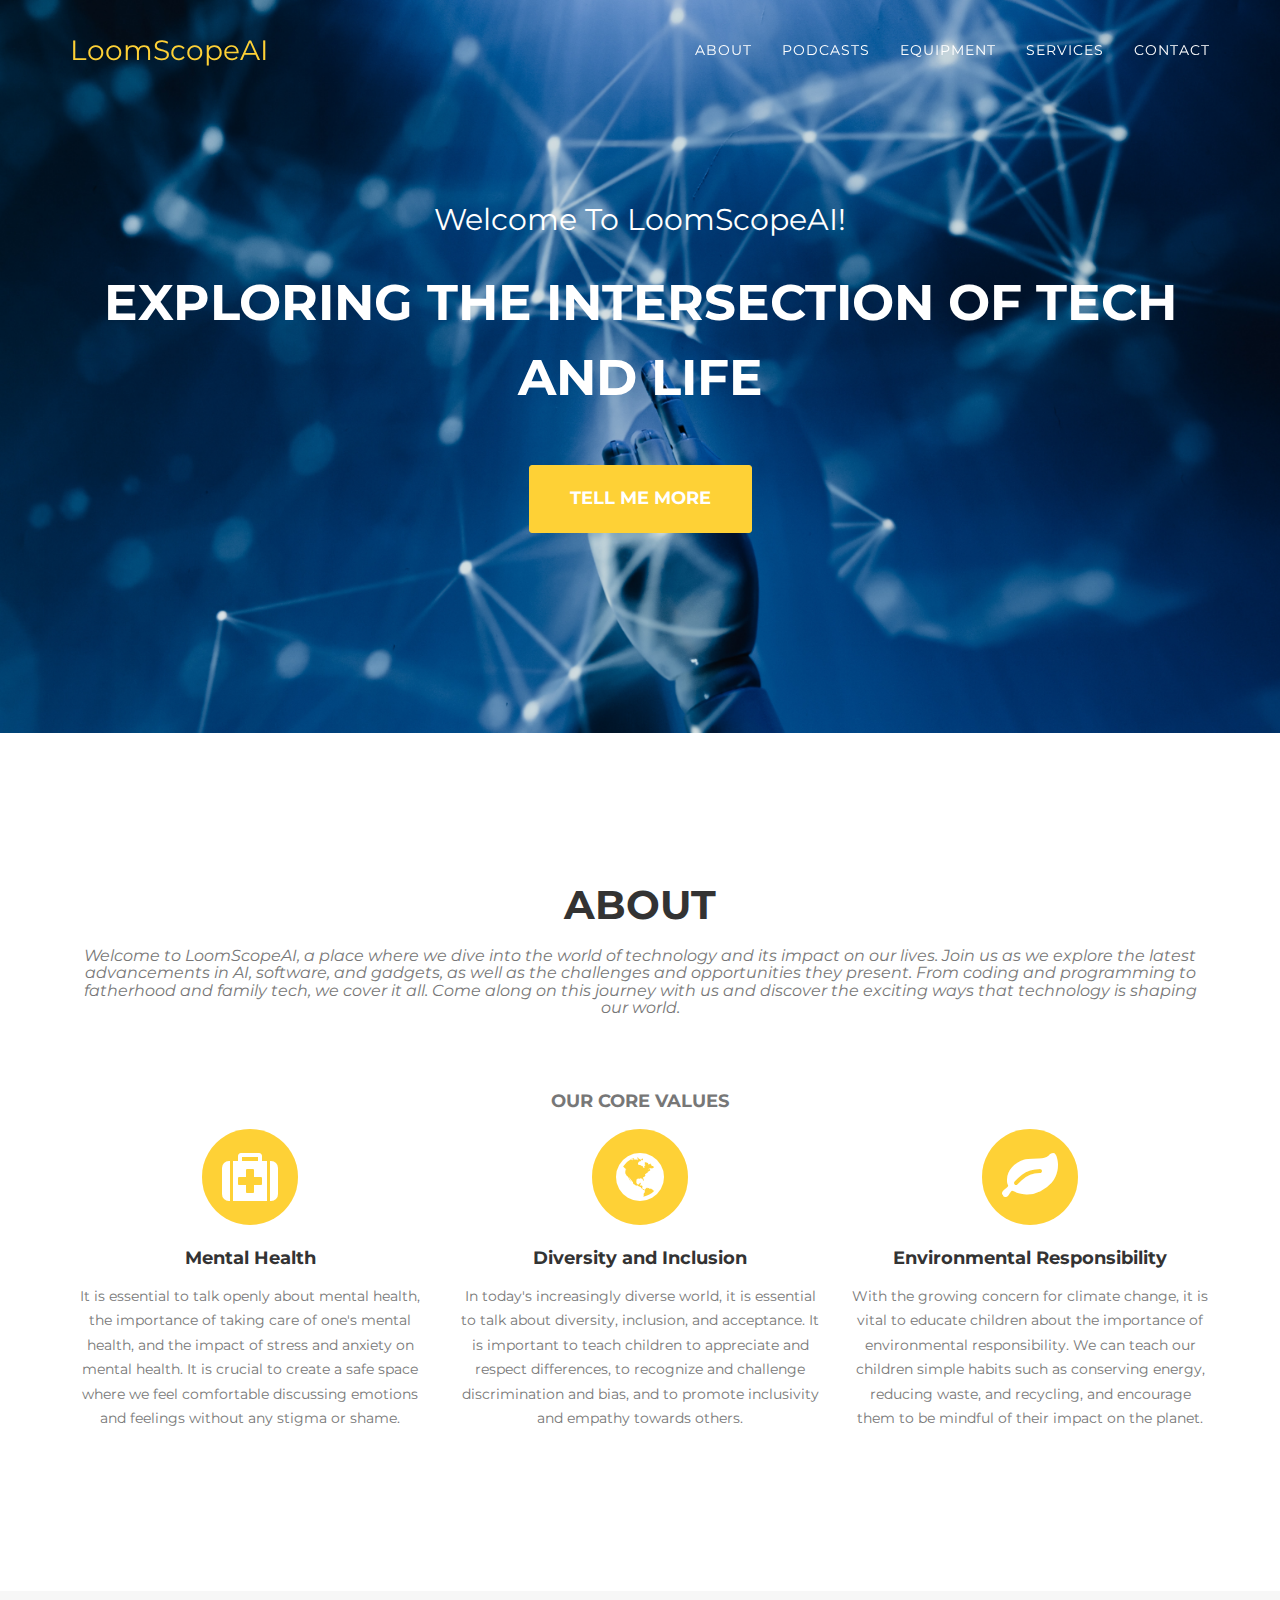
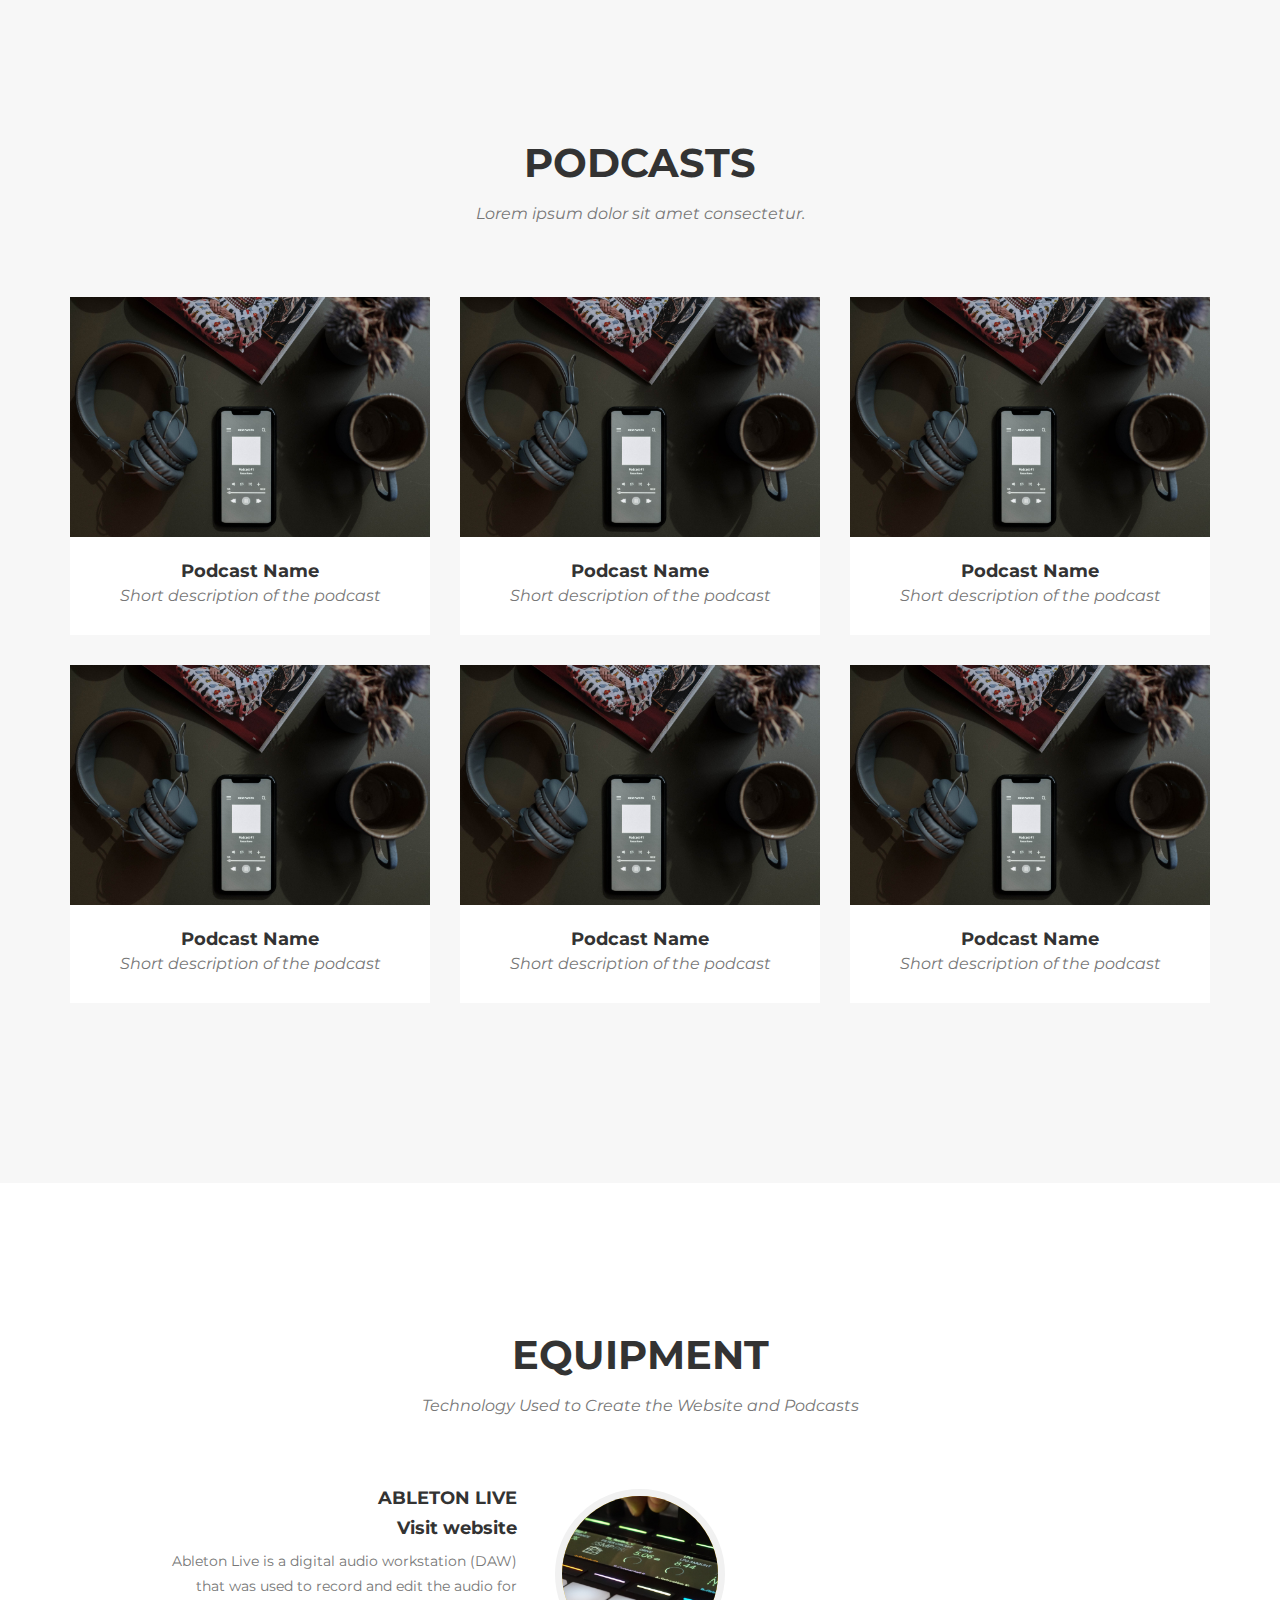
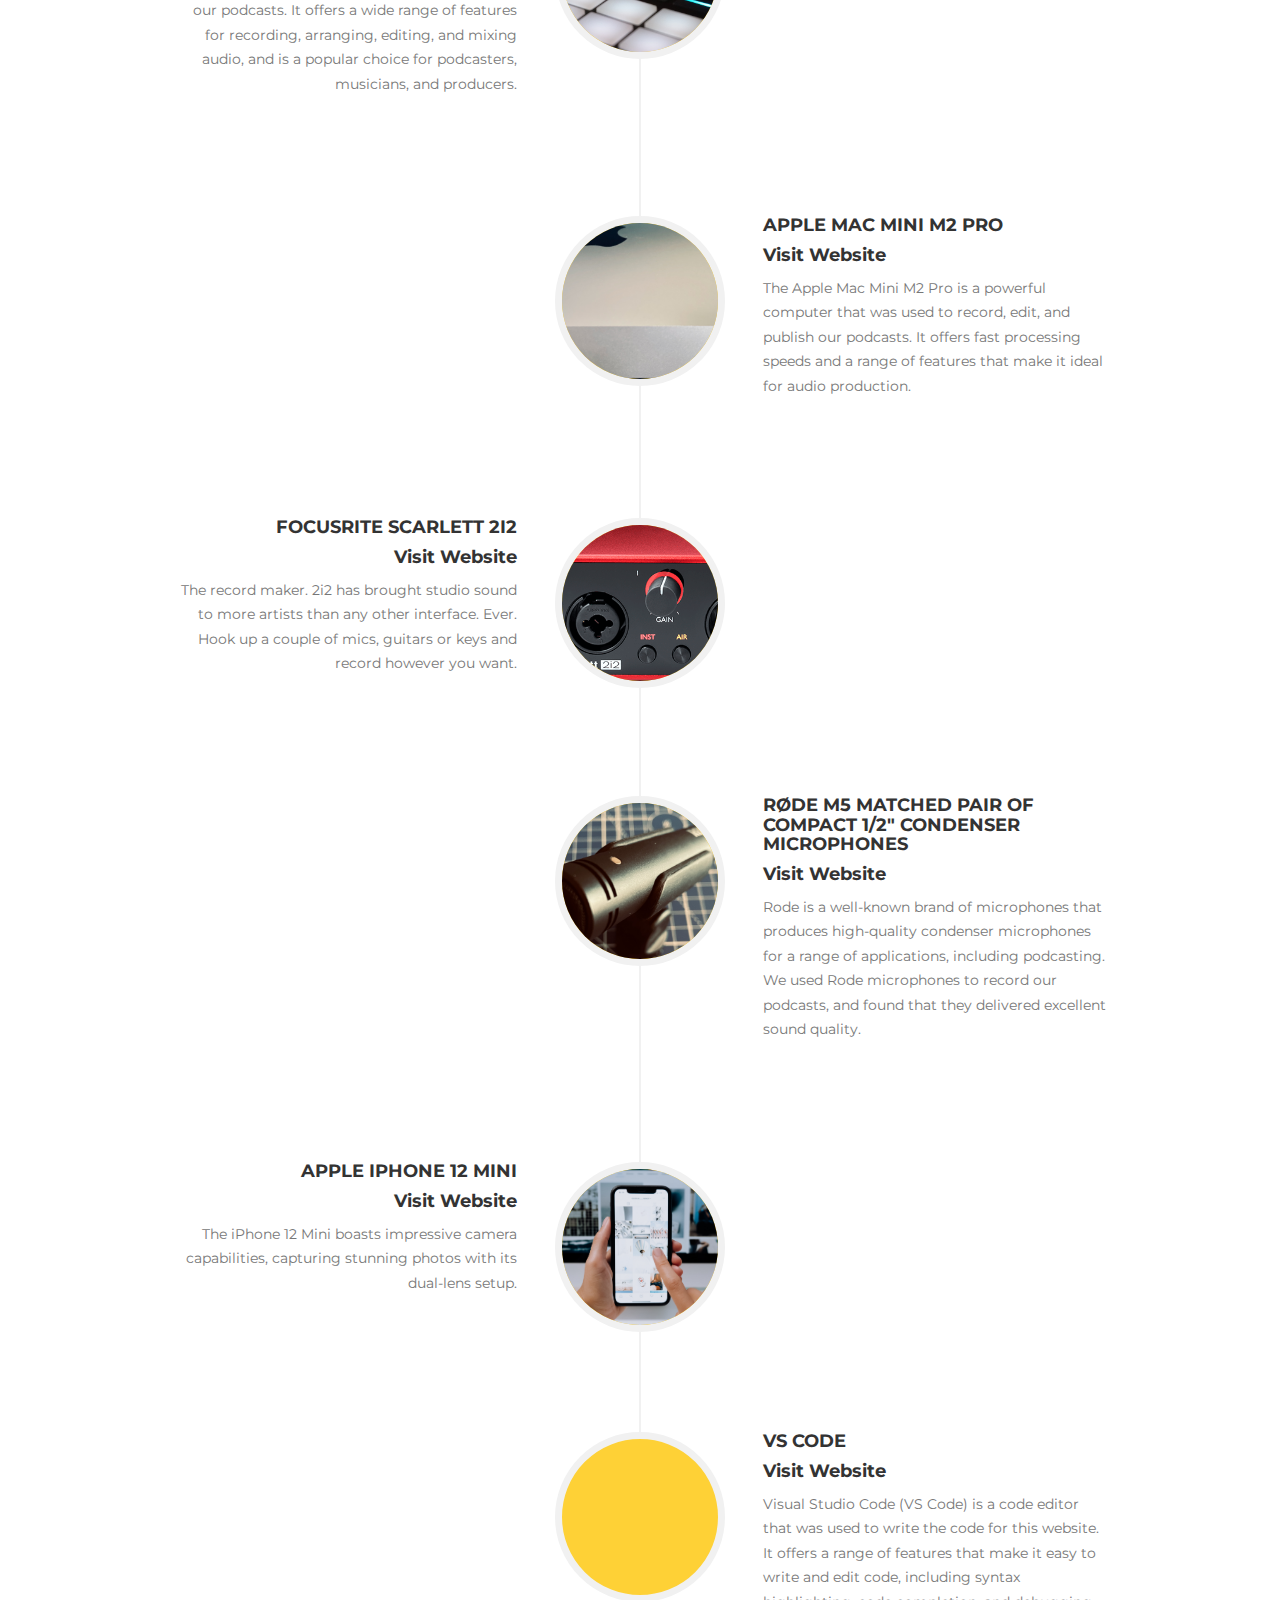
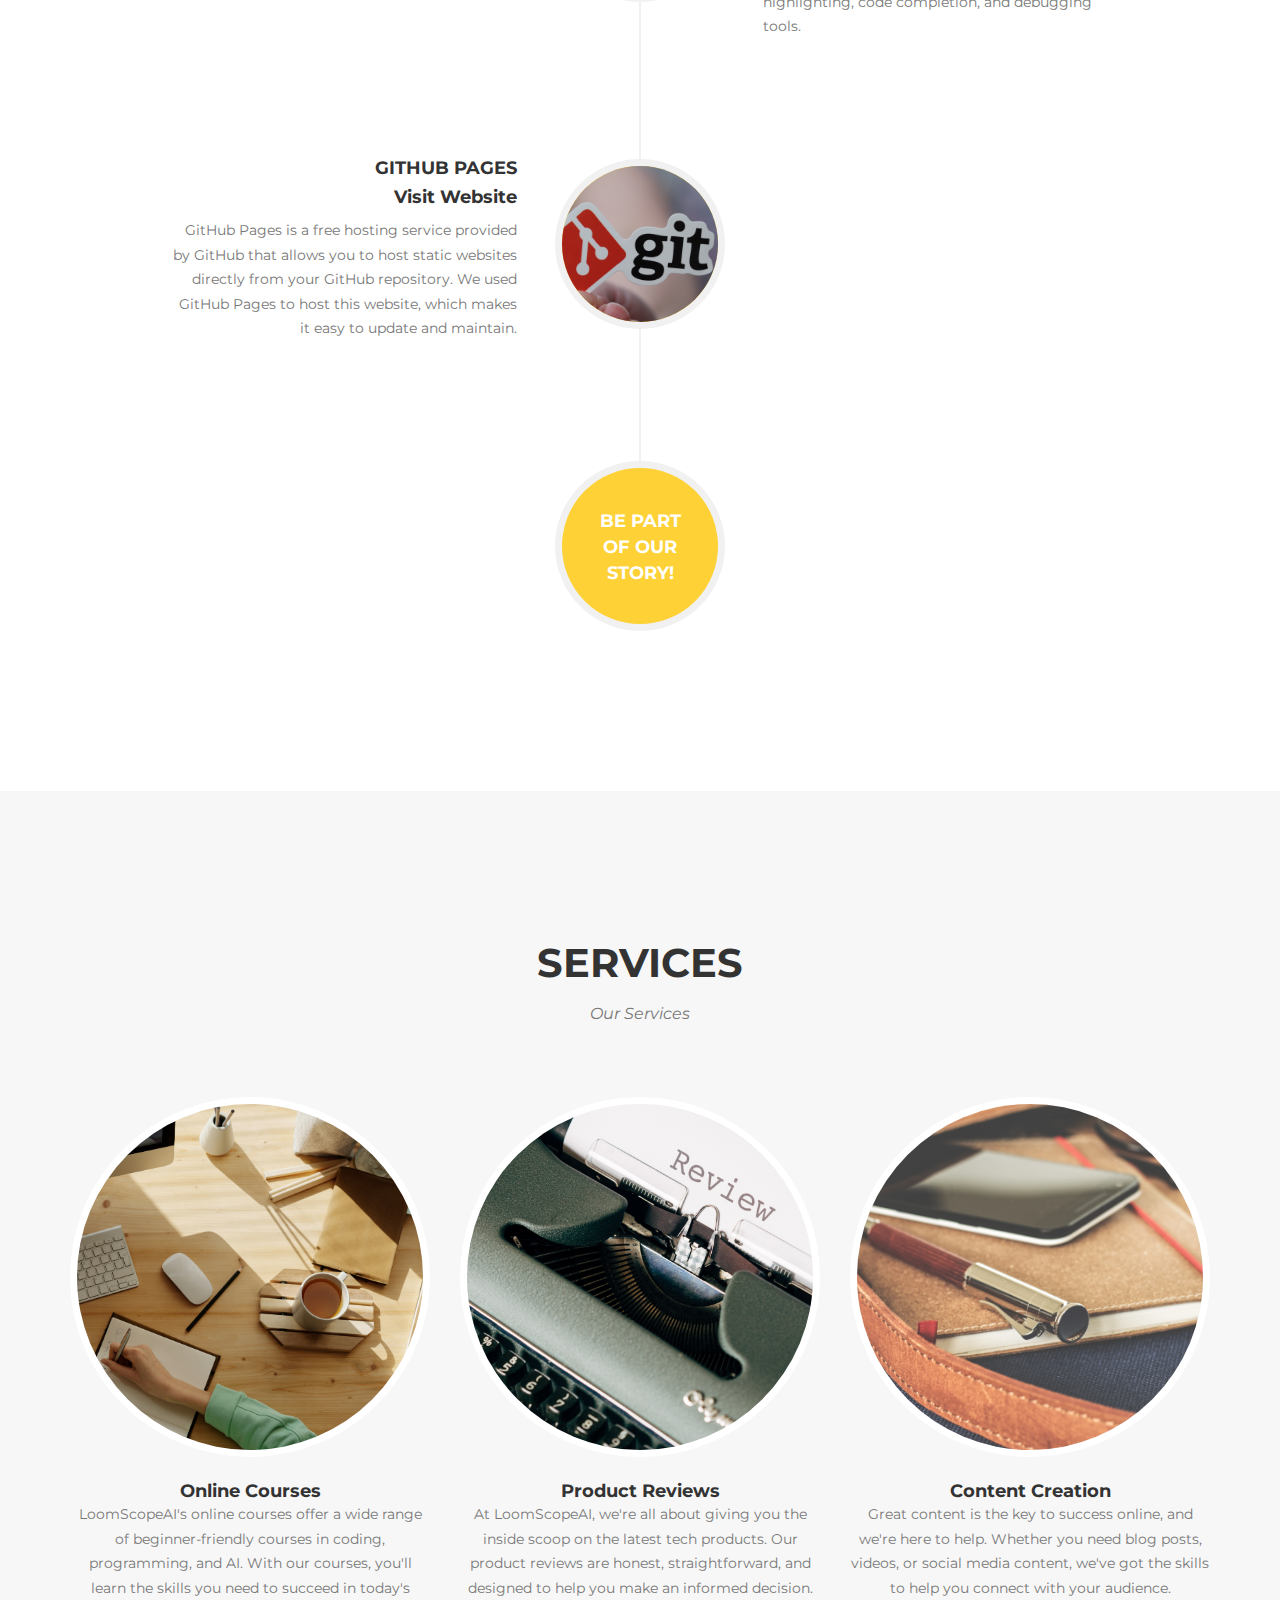
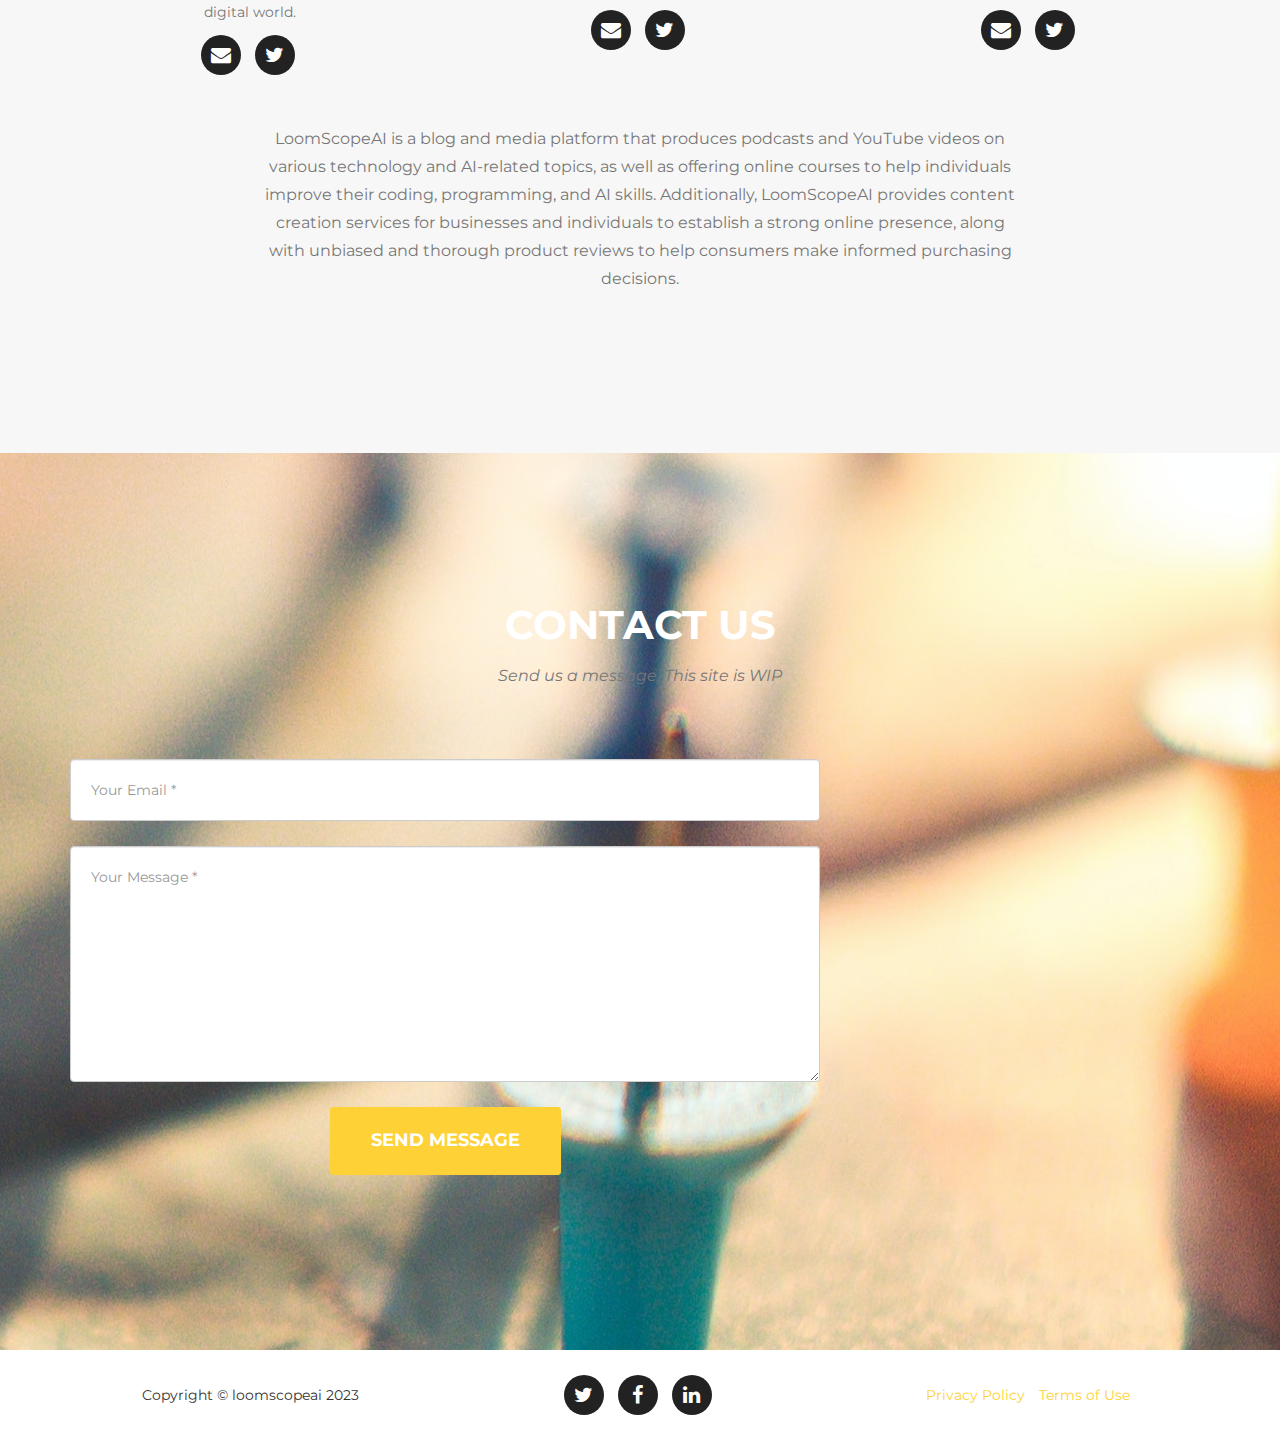
==== commit bc009272: "Update index.html" ====
--- a/index.html
+++ b/index.html
@@ -413,7 +413,7 @@
       <div class="row">
         <div class="col-lg-12 text-center">
           <h2 class="section-heading">Contact Us</h2>
-          <h3 class="section-subheading text-muted">Lorem ipsum dolor sit amet consectetur.</h3>
+          <h3 class="section-subheading text-muted">Send us a message. This site is WIP</h3>
         </div>
         <div id="success-message"></div>
       </div>
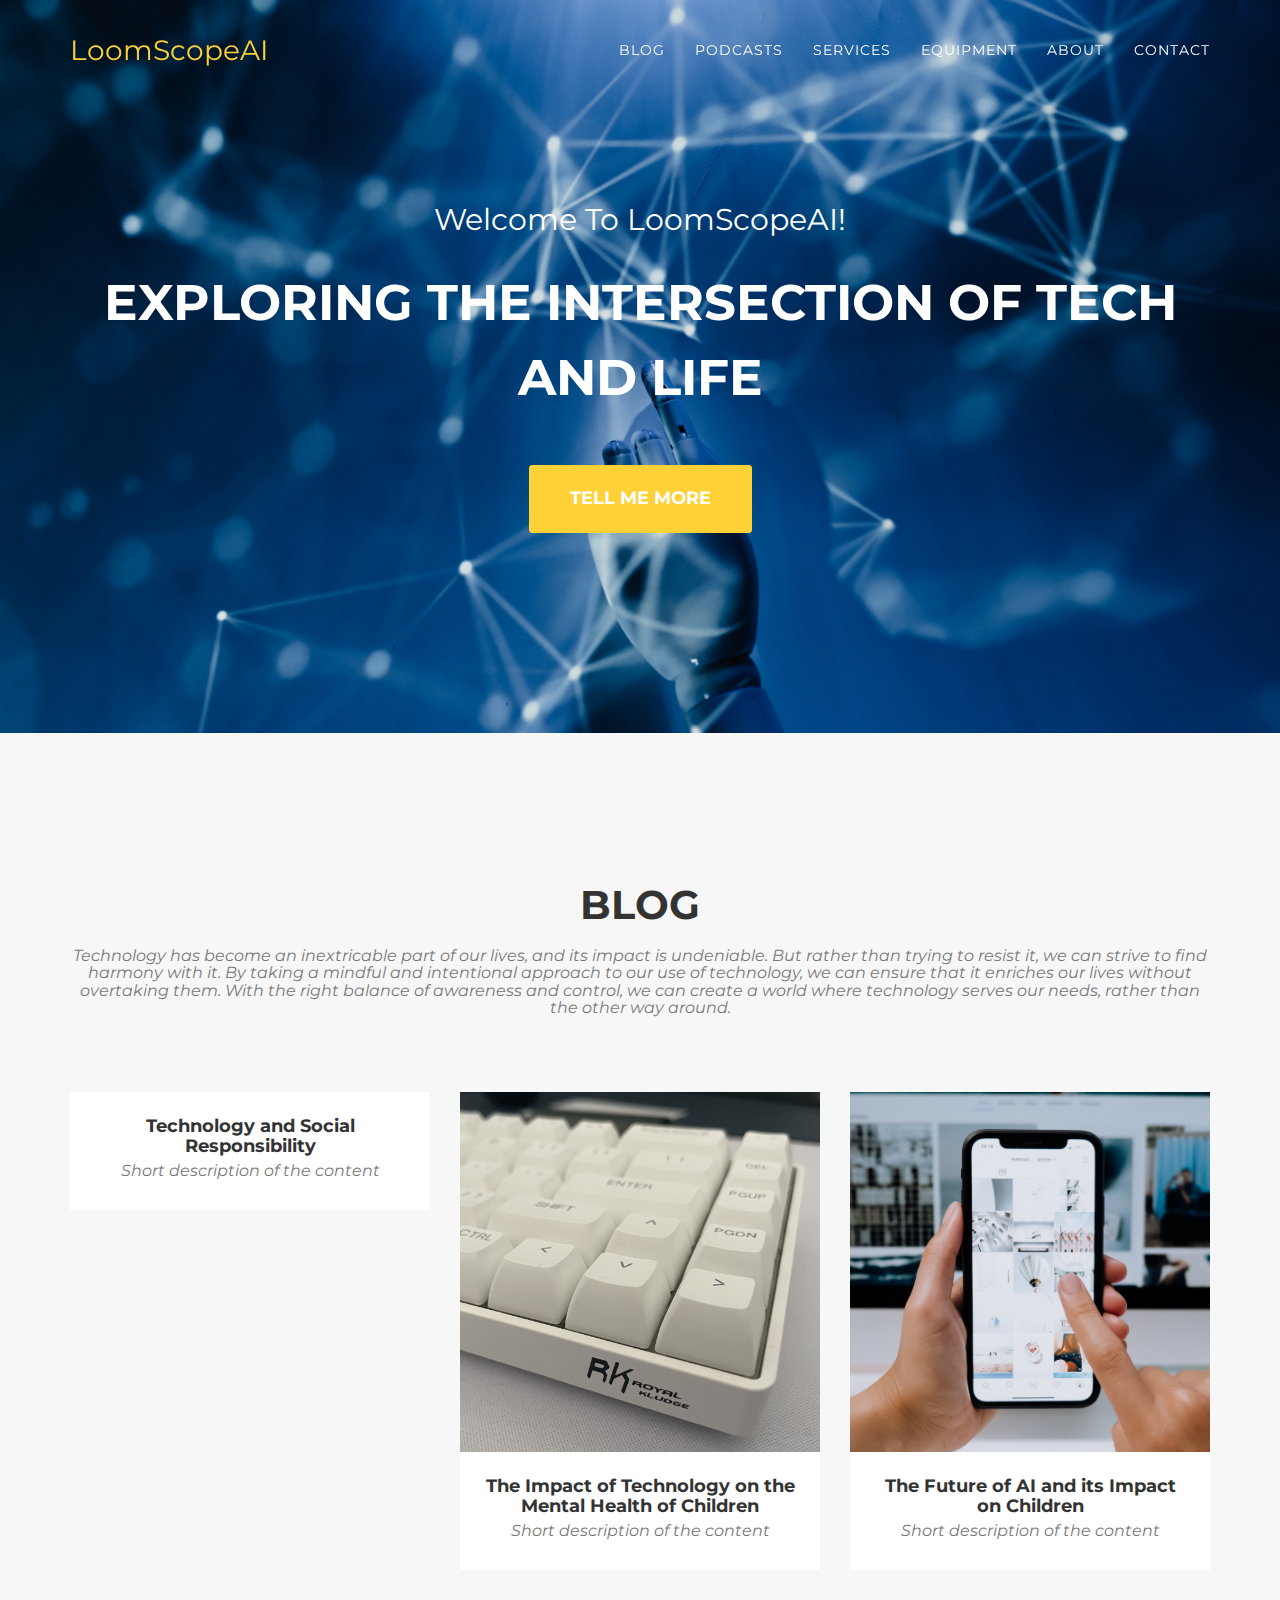
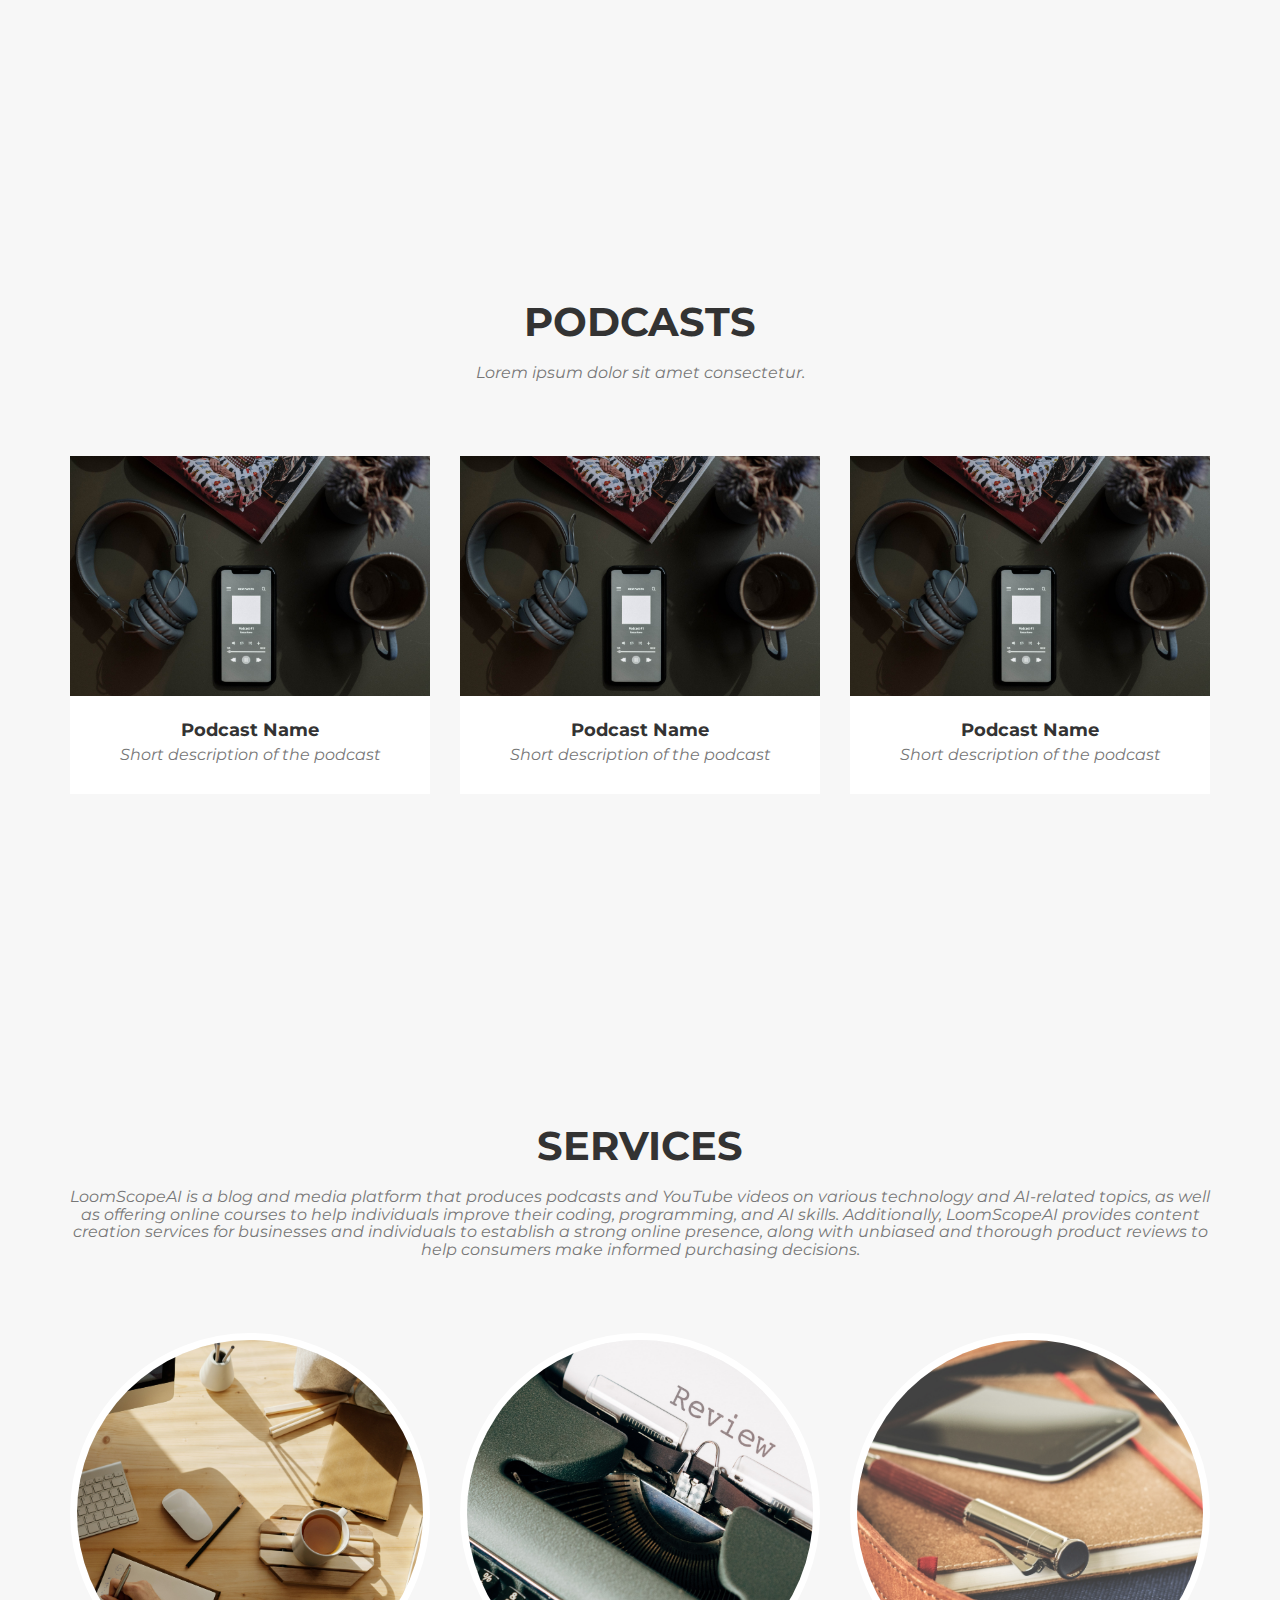
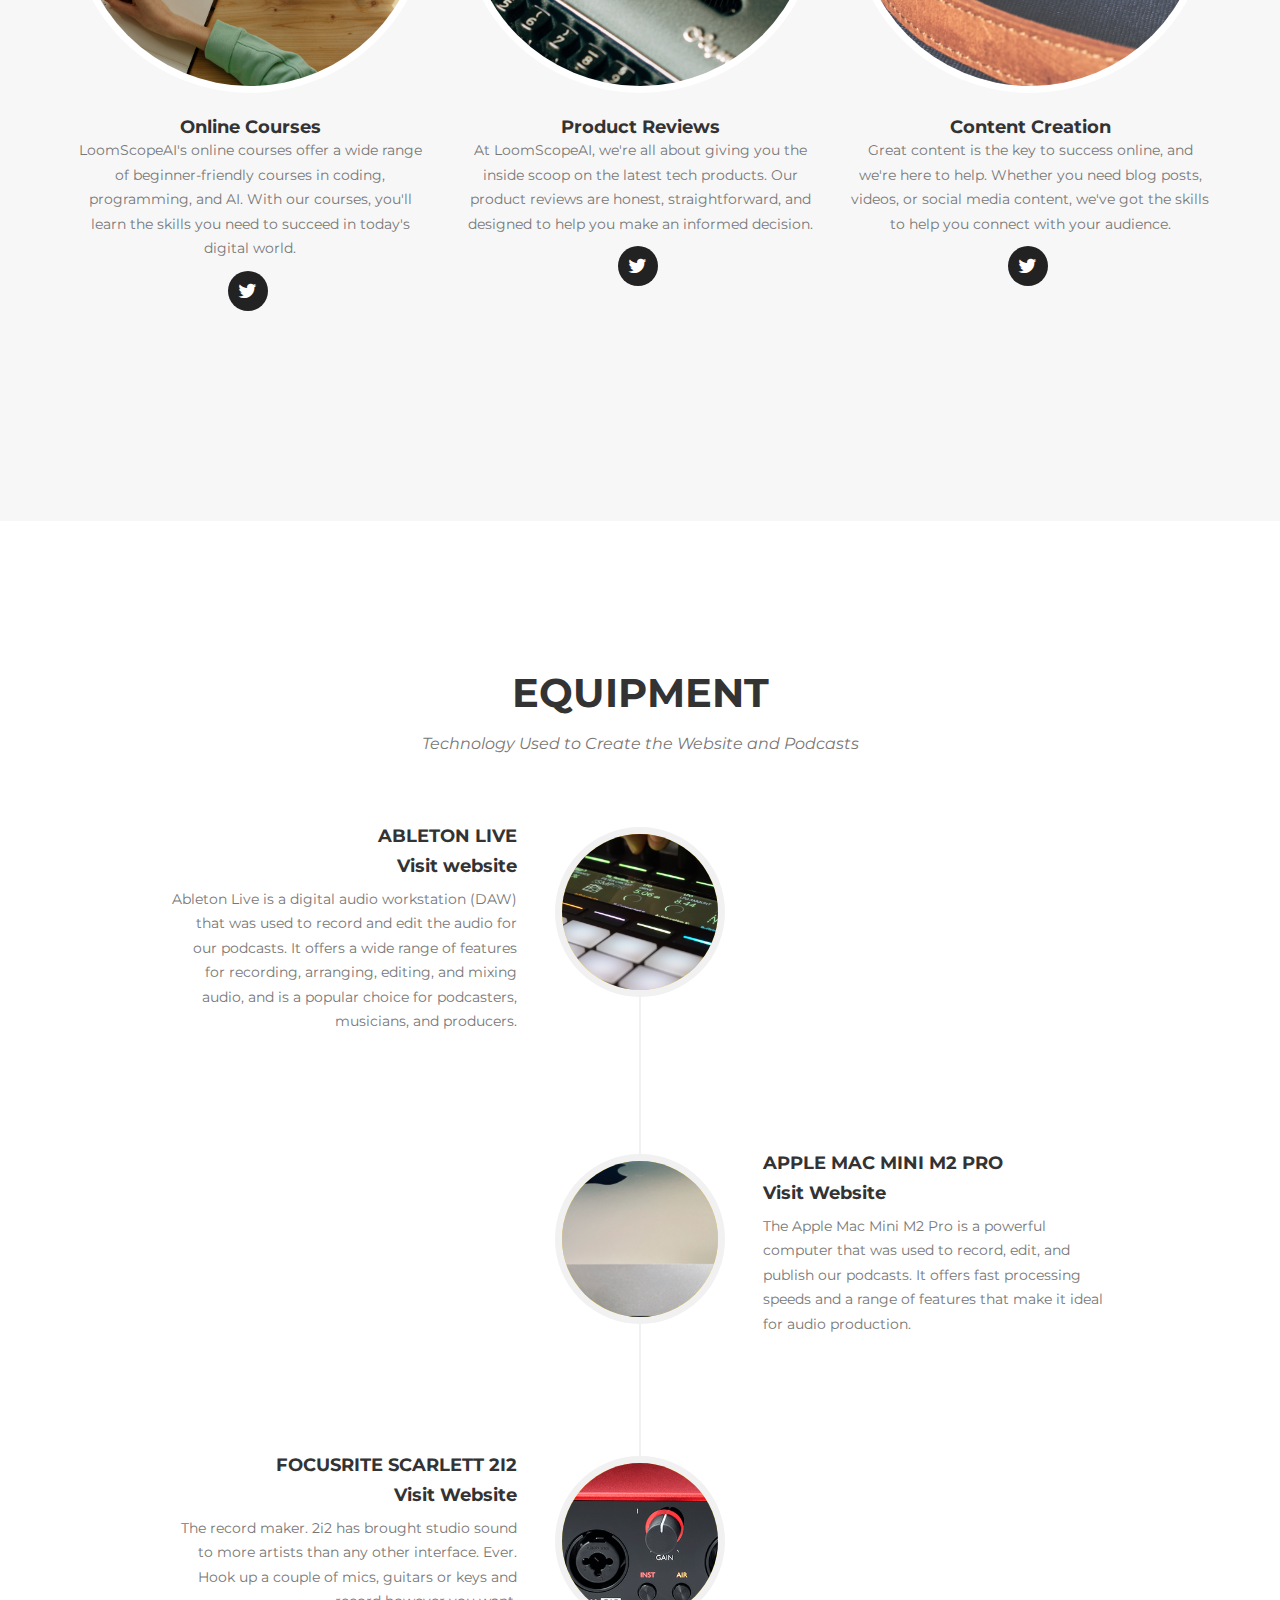
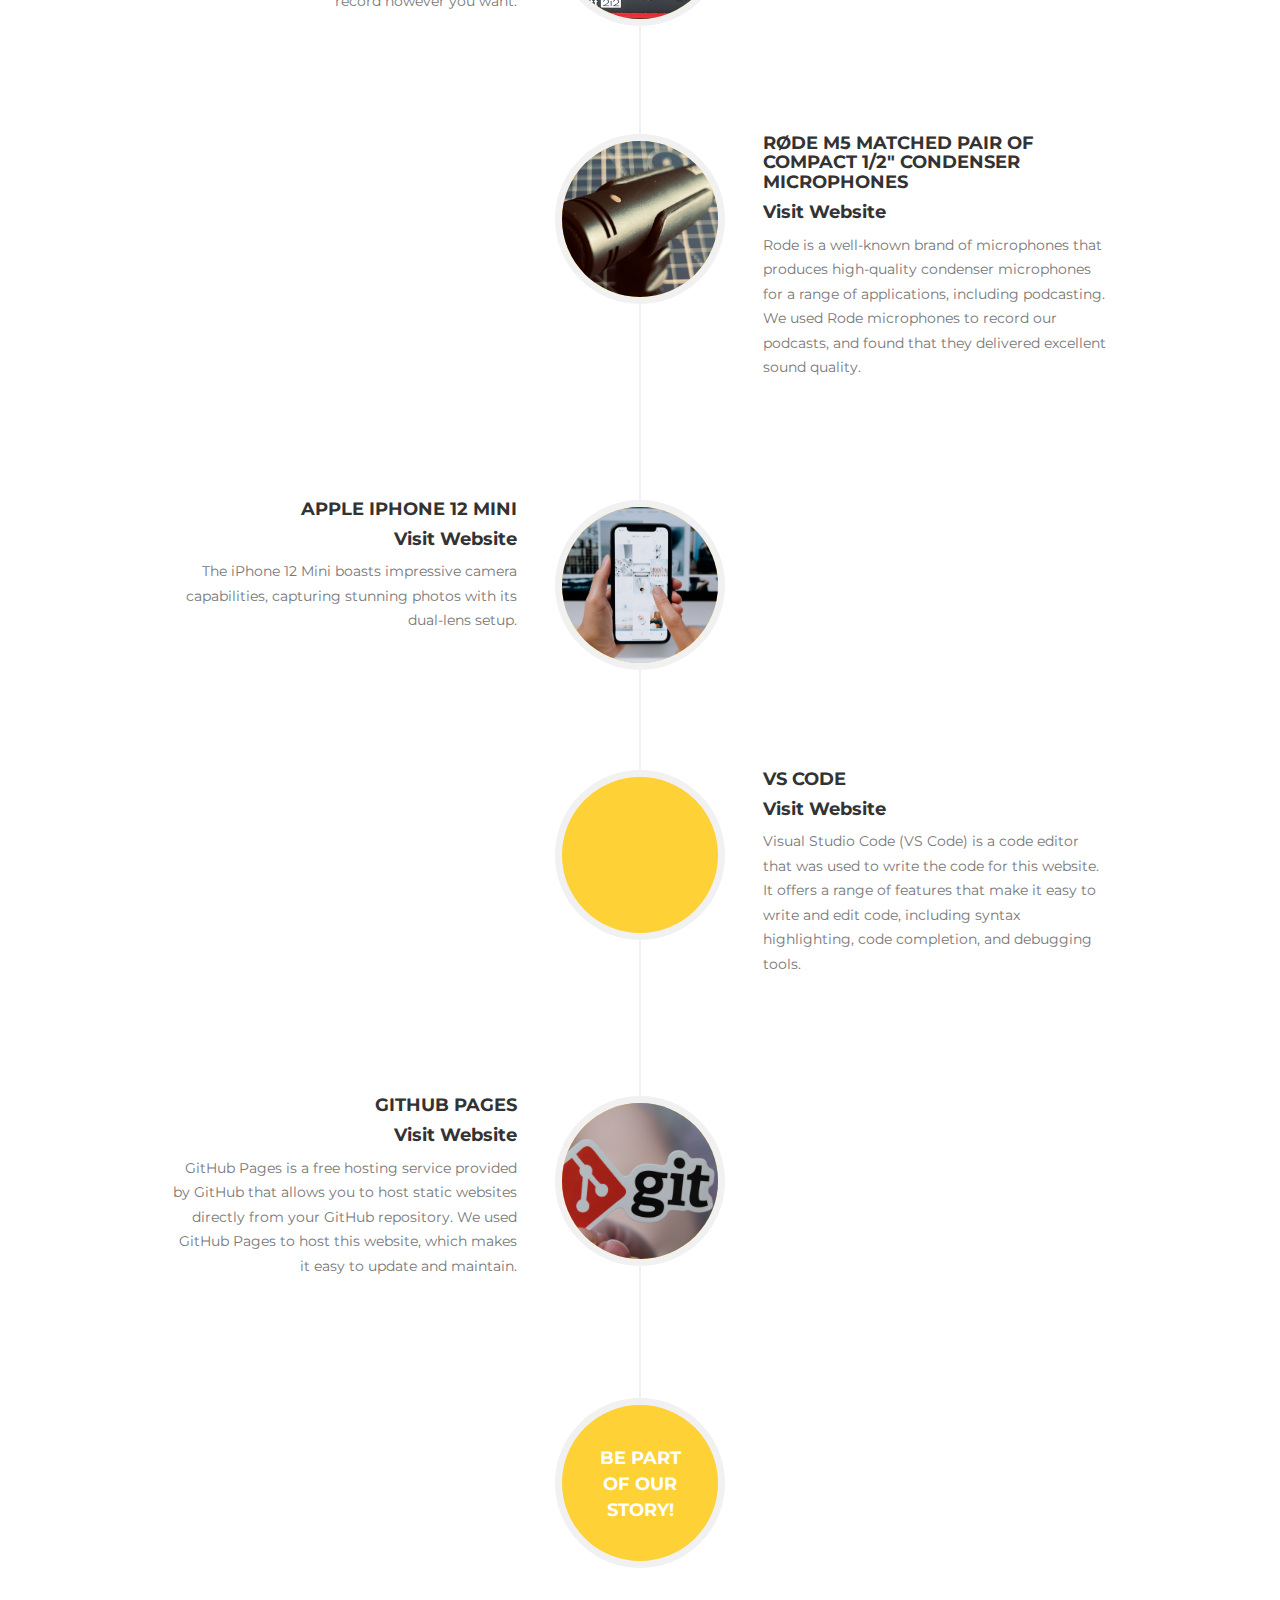
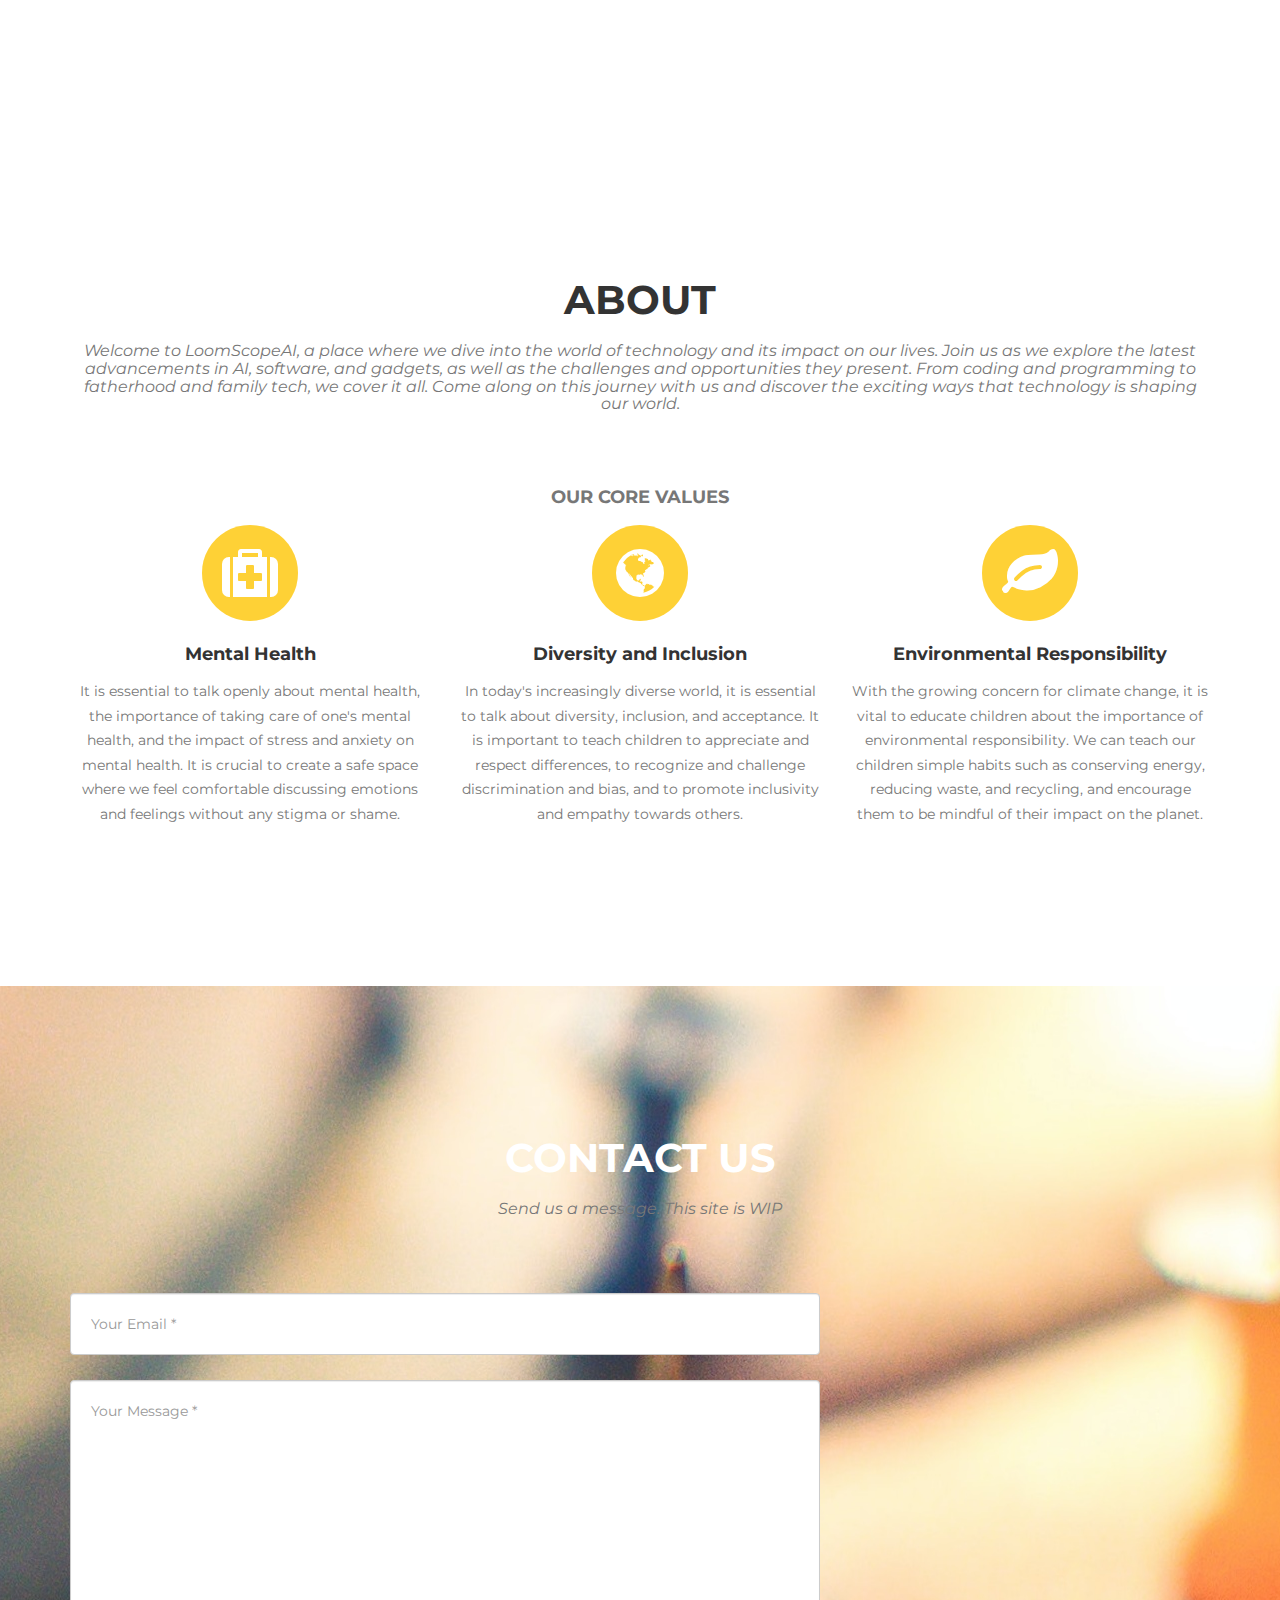
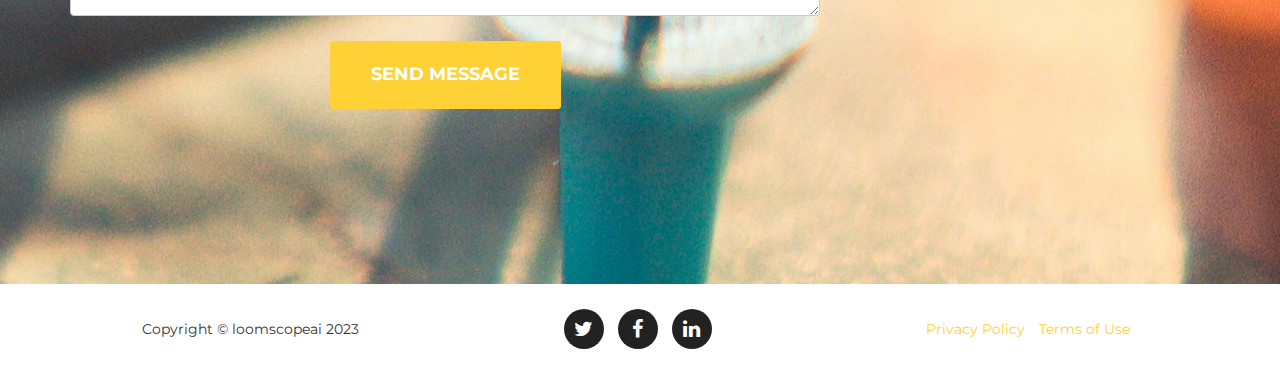
==== commit d6067e78: "update" ====
--- a/index.html
+++ b/index.html
@@ -16,20 +16,11 @@
 
     <!-- Custom CSS -->
     <link href="css/agency.css" rel="stylesheet">
-
+    <!--<link href="css/main.css" rel="stylesheet">-->
+    <link href="css/swiper-bundle-min.css" rel="stylesheet">
     <!-- Custom Fonts -->
     <link href="font-awesome/css/font-awesome.min.css" rel="stylesheet" type="text/css">
     <link href="http://fonts.googleapis.com/css?family=Montserrat:400,700" rel="stylesheet" type="text/css">
-    <!--
-    <link href="http://fonts.googleapis.com/css?family=Kaushan+Script" rel="stylesheet" type="text/css">
-    <link href="http://fonts.googleapis.com/css?family=Droid+Serif:400,700,400italic,700italic" rel="stylesheet" type="text/css">
-    <link href="http://fonts.googleapis.com/css?family=Roboto+Slab:400,100,300,700" rel="stylesheet" type="text/css">
-    <!-- HTML5 Shim and Respond.js IE8 support of HTML5 elements and media queries -->
-    <!-- WARNING: Respond.js doesn't work if you view the page via file:// -->
-    <!--[if lt IE 9]>
-        <script src="https://oss.maxcdn.com/libs/html5shiv/3.7.0/html5shiv.js"></script>
-        <script src="https://oss.maxcdn.com/libs/respond.js/1.4.2/respond.min.js"></script>
-    <![endif]-->
 
 </head>
 
@@ -52,24 +43,13 @@
             <!-- Collect the nav links, forms, and other content for toggling -->
             <div class="collapse navbar-collapse" id="bs-example-navbar-collapse-1">
                 <ul class="nav navbar-nav navbar-right">
-                    <li class="hidden">
-                        <a href="#page-top"></a>
-                    </li>
-                    <li>
-                        <a class="page-scroll" href="#services">About</a>
-                    </li>
-                    <li>
-                        <a class="page-scroll" href="#portfolio">Podcasts</a>
-                    </li>
-                    <li>
-                        <a class="page-scroll" href="#about">Equipment</a>
-                    </li>
-                    <li>
-                        <a class="page-scroll" href="#team">Services</a>
-                    </li>
-                    <li>
-                        <a class="page-scroll" href="#contact">Contact</a>
-                    </li>
+                    <li class="hidden"><a href="#page-top"></a></li>
+                    <li><a class="page-scroll" href="#blog">Blog</a></li>
+                    <li><a class="page-scroll" href="#portfolio">Podcasts</a></li>
+                    <li><a class="page-scroll" href="#team">Services</a></li>
+                    <li><a class="page-scroll" href="#about">Equipment</a></li>
+                    <li><a class="page-scroll" href="#services">About</a></li>
+                    <li><a class="page-scroll" href="#contact">Contact</a></li>
                 </ul>
             </div>
             <!-- /.navbar-collapse -->
@@ -88,46 +68,65 @@
         </div>
     </header>
 
-    <!-- Services Section -->
-    <section id="services">
+    
+
+    <!-- Blog -->
+    <section id="blog" class="bg-light-gray">
         <div class="container">
             <div class="row">
                 <div class="col-lg-12 text-center">
-                    <h2 class="section-heading">About</h2>
-                    <h3 class="section-subheading text-muted">Welcome to LoomScopeAI, a place where we dive into the world of technology and its impact on our lives. Join us as we explore the latest advancements in AI, software, and gadgets, as well as the challenges and opportunities they present. From coding and programming to fatherhood and family tech, we cover it all. Come along on this journey with us and discover the exciting ways that technology is shaping our world.</h3>
-                    <h4 class="section-subheading text-muted">Our core values</h4>
-                </div>
-            </div>
-            <div class="row text-center">
-                <div class="col-md-4">
-                    <span class="fa-stack fa-4x">
-                        <i class="fa fa-circle fa-stack-2x text-primary"></i>
-                        <i class="fa fa-medkit fa-stack-1x fa-inverse"></i>
-                    </span>
-                    <h4 class="service-heading">Mental Health</h4>
-                    <p class="text-muted">It is essential to talk openly about mental health, the importance of taking care of one's mental health, and the impact of stress and anxiety on mental health. It is crucial to create a safe space where we feel comfortable discussing emotions and feelings without any stigma or shame.</p>
-                </div>
-                <div class="col-md-4">
-                    <span class="fa-stack fa-4x">
-                        <i class="fa fa-circle fa-stack-2x text-primary"></i>
-                        <i class="fa fa-globe fa-stack-1x fa-inverse"></i>
-                    </span>
-                    <h4 class="service-heading">Diversity and Inclusion</h4>
-                    <p class="text-muted">In today's increasingly diverse world, it is essential to talk about diversity, inclusion, and acceptance. It is important to teach children to appreciate and respect differences, to recognize and challenge discrimination and bias, and to promote inclusivity and empathy towards others.</p>
-                </div>
-                <div class="col-md-4">
-                    <span class="fa-stack fa-4x">
-                        <i class="fa fa-circle fa-stack-2x text-primary"></i>
-                        <i class="fa fa-leaf fa-stack-1x fa-inverse"></i>
-                    </span>
-                    <h4 class="service-heading">Environmental Responsibility</h4>
-                    <p class="text-muted">With the growing concern for climate change, it is vital to educate children about the importance of environmental responsibility. We can teach our children simple habits such as conserving energy, reducing waste, and recycling, and encourage them to be mindful of their impact on the planet.</p>
+                    <h2 class="section-heading">Blog</h2>
+                    <h3 class="section-subheading text-muted">Technology has become an inextricable part of our lives, and its impact is undeniable. But rather than trying to resist it, we can strive to find harmony with it. By taking a mindful and intentional approach to our use of technology, we can ensure that it enriches our lives without overtaking them. With the right balance of awareness and control, we can create a world where technology serves our needs, rather than the other way around.</h3>
+                </div>
+            </div>
+            <div class="row">
+                <div class="col-md-4 col-sm-6 portfolio-item">
+                    <a href="/blog/blog050223.html" class="portfolio-link">
+                        <div class="portfolio-hover">
+                            <div class="portfolio-hover-content">
+                                <i class="fa fa-plus fa-3x"></i>
+                            </div>
+                        </div>
+                        <img src="img/about/vscode.jpg" class="img-responsive" alt="">
+                    </a>
+                    <div class="portfolio-caption">
+                        <h4>Technology and Social Responsibility</h4>
+                        <p class="text-muted">Short description of the content</p>
+                    </div>
+                </div>
+                <div class="col-md-4 col-sm-6 portfolio-item">
+                    <a href="/blog/blog120223.html" class="portfolio-link" data-toggle="modal">
+                        <div class="portfolio-hover">
+                            <div class="portfolio-hover-content">
+                                <i class="fa fa-plus fa-3x"></i>
+                            </div>
+                        </div>
+                        <img src="img/about/RK68.jpg" class="img-responsive" alt="">
+                    </a>
+                    <div class="portfolio-caption">
+                        <h4>The Impact of Technology on the Mental Health of Children</h4>
+                        <p class="text-muted">Short description of the content</p>
+                    </div>
+                </div>
+                <div class="col-md-4 col-sm-6 portfolio-item">
+                    <a href="/blog/blog190223.html" class="portfolio-link" data-toggle="modal">
+                        <div class="portfolio-hover">
+                            <div class="portfolio-hover-content">
+                                <i class="fa fa-plus fa-3x"></i>
+                            </div>
+                        </div>
+                        <img src="img/about/12 mini.jpg" class="img-responsive" alt="">
+                    </a>
+                    <div class="portfolio-caption">
+                        <h4>The Future of AI and its Impact on Children</h4>
+                        <p class="text-muted">Short description of the content</p>
+                    </div>
                 </div>
             </div>
         </div>
     </section>
 
-    <!-- Portfolio Grid Section -->
+    <!-- Podcasts -->
     <section id="portfolio" class="bg-light-gray">
         <div class="container">
             <div class="row">
@@ -179,184 +178,18 @@
                         <p class="text-muted">Short description of the podcast</p>
                     </div>
                 </div>
-                <div class="col-md-4 col-sm-6 portfolio-item">
-                    <a href="#portfolioModal4" class="portfolio-link" data-toggle="modal">
-                        <div class="portfolio-hover">
-                            <div class="portfolio-hover-content">
-                                <i class="fa fa-plus fa-3x"></i>
-                            </div>
-                        </div>
-                        <img src="img/portfolio/podcastland.jpeg" class="img-responsive" alt="">
-                    </a>
-                    <div class="portfolio-caption">
-                        <h4>Podcast Name</h4>
-                        <p class="text-muted">Short description of the podcast</p>
-                    </div>
-                </div>
-                <div class="col-md-4 col-sm-6 portfolio-item">
-                    <a href="#portfolioModal5" class="portfolio-link" data-toggle="modal">
-                        <div class="portfolio-hover">
-                            <div class="portfolio-hover-content">
-                                <i class="fa fa-plus fa-3x"></i>
-                            </div>
-                        </div>
-                        <img src="img/portfolio/podcastland.jpeg" class="img-responsive" alt="">
-                    </a>
-                    <div class="portfolio-caption">
-                        <h4>Podcast Name</h4>
-                        <p class="text-muted">Short description of the podcast</p>
-                    </div>
-                </div>
-                <div class="col-md-4 col-sm-6 portfolio-item">
-                    <a href="#portfolioModal6" class="portfolio-link" data-toggle="modal">
-                        <div class="portfolio-hover">
-                            <div class="portfolio-hover-content">
-                                <i class="fa fa-plus fa-3x"></i>
-                            </div>
-                        </div>
-                        <img src="img/portfolio/podcastland.jpeg" class="img-responsive" alt="">
-                    </a>
-                    <div class="portfolio-caption">
-                        <h4>Podcast Name</h4>
-                        <p class="text-muted">Short description of the podcast</p>
-                    </div>
-                </div>
+                
             </div>
         </div>
     </section>
 
-    <!-- About Section -->
-    <section id="about">
-        <div class="container">
-            <div class="row">
-                <div class="col-lg-12 text-center">
-                    <h2 class="section-heading">Equipment</h2>
-                    <h3 class="section-subheading text-muted">Technology Used to Create the Website and Podcasts</h3>
-                </div>
-            </div>
-            <div class="row">
-                <div class="col-lg-12">
-                    <ul class="timeline">
-                        <li>
-                            <div class="timeline-image">
-                                <img class="img-circle img-responsive" src="img/about/ableton.jpg" alt="">
-                            </div>
-                            <div class="timeline-panel">
-                                <div class="timeline-heading">
-                                    <h4>Ableton Live</h4>
-                                    <h4 class="subheading">Visit website</h4>
-                                </div>
-                                <div class="timeline-body">
-                                    <p class="text-muted">Ableton Live is a digital audio workstation (DAW) that was used to record and edit the audio for our podcasts. It offers a wide range of features for recording, arranging, editing, and mixing audio, and is a popular choice for podcasters, musicians, and producers.</p>
-                                </div>
-                            </div>
-                        </li>
-                        <li class="timeline-inverted">
-                            <div class="timeline-image">
-                                <img class="img-circle img-responsive" src="img/about/macmini.jpg" alt="">
-                            </div>
-                            <div class="timeline-panel">
-                                <div class="timeline-heading">
-                                    <h4>Apple Mac Mini M2 Pro</h4>
-                                    <h4 class="subheading">Visit Website</h4>
-                                </div>
-                                <div class="timeline-body">
-                                    <p class="text-muted">The Apple Mac Mini M2 Pro is a powerful computer that was used to record, edit, and publish our podcasts. It offers fast processing speeds and a range of features that make it ideal for audio production.</p>
-                                </div>
-                            </div>
-                        </li>
-                        <li>
-                            <div class="timeline-image">
-                                <img class="img-circle img-responsive" src="img/about/scarlett-2i2.png" alt="">
-                            </div>
-                            <div class="timeline-panel">
-                                <div class="timeline-heading">
-                                    <h4>Focusrite Scarlett 2i2</h4>
-                                    <h4 class="subheading">Visit Website</h4>
-                                </div>
-                                <div class="timeline-body">
-                                    <p class="text-muted">The record maker. 2i2 has brought studio sound to more artists than any other interface. Ever. Hook up a couple of mics, guitars or keys and record however you want.</p>
-                                </div>
-                            </div>
-                        </li>
-                        <li class="timeline-inverted">
-                            <div class="timeline-image">
-                                <img class="img-circle img-responsive" src="img/about/rode.jpg" alt="">
-                            </div>
-                            <div class="timeline-panel">
-                                <div class="timeline-heading">
-                                    <h4>RØDE M5 Matched Pair of Compact 1/2" Condenser Microphones</h4>
-                                    <h4 class="subheading">Visit Website</h4>
-                                </div>
-                                <div class="timeline-body">
-                                    <p class="text-muted">Rode is a well-known brand of microphones that produces high-quality condenser microphones for a range of applications, including podcasting. We used Rode microphones to record our podcasts, and found that they delivered excellent sound quality.</p>
-                                </div>
-                            </div>
-                        </li>
-                        <li class="timeline-panel">
-                            <div class="timeline-image">
-                                <img class="img-circle img-responsive" src="img/about/12 mini.jpg" alt="">
-                            </div>
-                            <div class="timeline-panel">
-                                <div class="timeline-heading">
-                                    <h4>Apple iPhone 12 Mini</h4>
-                                    <h4 class="subheading">Visit Website</h4>
-                                </div>
-                                <div class="timeline-body">
-                                    <p class="text-muted">The iPhone 12 Mini boasts impressive camera capabilities, capturing stunning photos with its dual-lens setup.</p>
-                                </div>
-                            </div>
-                        </li>
-                        <li class="timeline-inverted">
-                            <div class="timeline-image">
-                                <img class="img-circle img-responsive" src="img/about/vscode.jpg" alt="">
-                            </div>
-                            <div class="timeline-panel">
-                                <div class="timeline-heading">
-                                    <h4>VS Code</h4>
-                                    <h4 class="subheading">Visit Website</h4>
-                                </div>
-                                <div class="timeline-body">
-                                    <p class="text-muted">Visual Studio Code (VS Code) is a code editor that was used to write the code for this website. It offers a range of features that make it easy to write and edit code, including syntax highlighting, code completion, and debugging tools.</p>
-                                </div>
-                            </div>
-                        </li>
-                        <li class="timeline-panel">
-                            <div class="timeline-image">
-                                <img class="img-circle img-responsive" src="img/about/git.jpg" alt="">
-                            </div>
-                            <div class="timeline-panel">
-                                <div class="timeline-heading">
-                                    <h4>GitHub Pages</h4>
-                                    <h4 class="subheading">Visit Website</h4>
-                                </div>
-                                <div class="timeline-body">
-                                    <p class="text-muted">GitHub Pages is a free hosting service provided by GitHub that allows you to host static websites directly from your GitHub repository. We used GitHub Pages to host this website, which makes it easy to update and maintain.
-
-                                    </p>
-                                </div>
-                            </div>
-                        </li>
-                        <li class="timeline-inverted">
-                            <div class="timeline-image">
-                                <h4>Be Part
-                                    <br>Of Our
-                                    <br>Story!</h4>
-                            </div>
-                        </li>
-                    </ul>
-                </div>
-            </div>
-        </div>
-    </section>
-
-    <!-- Team Section -->
+    <!-- Services -->
     <section id="team" class="bg-light-gray">
         <div class="container">
             <div class="row">
                 <div class="col-lg-12 text-center">
                     <h2 class="section-heading">Services</h2>
-                    <h3 class="section-subheading text-muted">Our Services</h3>
+                    <h3 class="section-subheading text-muted">LoomScopeAI is a blog and media platform that produces podcasts and YouTube videos on various technology and AI-related topics, as well as offering online courses to help individuals improve their coding, programming, and AI skills. Additionally, LoomScopeAI provides content creation services for businesses and individuals to establish a strong online presence, along with unbiased and thorough product reviews to help consumers make informed purchasing decisions.</h3>
                 </div>
             </div>
             <div class="row">
@@ -366,8 +199,6 @@
                         <h4>Online Courses</h4>
                         <p class="text-muted">LoomScopeAI's online courses offer a wide range of beginner-friendly courses in coding, programming, and AI. With our courses, you'll learn the skills you need to succeed in today's digital world.</p>
                         <ul class="list-inline social-buttons">
-                            <li><a href="#"><i class="fa fa-envelope"></i></a>
-                            </li>
                             <li><a href="#"><i class="fa fa-twitter"></i></a>
                             </li>
                         </ul>
@@ -379,8 +210,6 @@
                         <h4>Product Reviews</h4>
                         <p class="text-muted">At LoomScopeAI, we're all about giving you the inside scoop on the latest tech products. Our product reviews are honest, straightforward, and designed to help you make an informed decision.</p>
                         <ul class="list-inline social-buttons">
-                            <li><a href="#"><i class="fa fa-envelope"></i></a>
-                            </li>
                             <li><a href="#"><i class="fa fa-twitter"></i></a>
                             </li>
                         </ul>
@@ -392,8 +221,6 @@
                         <h4>Content Creation</h4>
                         <p class="text-muted">Great content is the key to success online, and we're here to help. Whether you need blog posts, videos, or social media content, we've got the skills to help you connect with your audience.</p>
                         <ul class="list-inline social-buttons">
-                            <li><a href="#"><i class="fa fa-envelope"></i></a>
-                            </li>
                             <li><a href="#"><i class="fa fa-twitter"></i></a>
                             </li>
                         </ul>
@@ -402,12 +229,177 @@
             </div>
             <div class="row">
                 <div class="col-lg-8 col-lg-offset-2 text-center">
-                    <p class="large text-muted">LoomScopeAI is a blog and media platform that produces podcasts and YouTube videos on various technology and AI-related topics, as well as offering online courses to help individuals improve their coding, programming, and AI skills. Additionally, LoomScopeAI provides content creation services for businesses and individuals to establish a strong online presence, along with unbiased and thorough product reviews to help consumers make informed purchasing decisions.</p>
+                    <p class="large text-muted"></p>
                 </div>
             </div>
         </div>
     </section>
 
+    <!-- Equioment Section -->
+    <section id="about">
+        <div class="container">
+            <div class="row">
+                <div class="col-lg-12 text-center">
+                    <h2 class="section-heading">Equipment</h2>
+                    <h3 class="section-subheading text-muted">Technology Used to Create the Website and Podcasts</h3>
+                </div>
+            </div>
+            <div class="row">
+                <div class="col-lg-12">
+                    <ul class="timeline">
+                        <li>
+                            <div class="timeline-image">
+                                <img class="img-circle img-responsive" src="img/about/ableton.jpg" alt="">
+                            </div>
+                            <div class="timeline-panel">
+                                <div class="timeline-heading">
+                                    <h4>Ableton Live</h4>
+                                    <h4 class="subheading">Visit website</h4>
+                                </div>
+                                <div class="timeline-body">
+                                    <p class="text-muted">Ableton Live is a digital audio workstation (DAW) that was used to record and edit the audio for our podcasts. It offers a wide range of features for recording, arranging, editing, and mixing audio, and is a popular choice for podcasters, musicians, and producers.</p>
+                                </div>
+                            </div>
+                        </li>
+                        <li class="timeline-inverted">
+                            <div class="timeline-image">
+                                <img class="img-circle img-responsive" src="img/about/macmini.jpg" alt="">
+                            </div>
+                            <div class="timeline-panel">
+                                <div class="timeline-heading">
+                                    <h4>Apple Mac Mini M2 Pro</h4>
+                                    <h4 class="subheading">Visit Website</h4>
+                                </div>
+                                <div class="timeline-body">
+                                    <p class="text-muted">The Apple Mac Mini M2 Pro is a powerful computer that was used to record, edit, and publish our podcasts. It offers fast processing speeds and a range of features that make it ideal for audio production.</p>
+                                </div>
+                            </div>
+                        </li>
+                        <li>
+                            <div class="timeline-image">
+                                <img class="img-circle img-responsive" src="img/about/scarlett-2i2.png" alt="">
+                            </div>
+                            <div class="timeline-panel">
+                                <div class="timeline-heading">
+                                    <h4>Focusrite Scarlett 2i2</h4>
+                                    <h4 class="subheading">Visit Website</h4>
+                                </div>
+                                <div class="timeline-body">
+                                    <p class="text-muted">The record maker. 2i2 has brought studio sound to more artists than any other interface. Ever. Hook up a couple of mics, guitars or keys and record however you want.</p>
+                                </div>
+                            </div>
+                        </li>
+                        <li class="timeline-inverted">
+                            <div class="timeline-image">
+                                <img class="img-circle img-responsive" src="img/about/rode.jpg" alt="">
+                            </div>
+                            <div class="timeline-panel">
+                                <div class="timeline-heading">
+                                    <h4>RØDE M5 Matched Pair of Compact 1/2" Condenser Microphones</h4>
+                                    <h4 class="subheading">Visit Website</h4>
+                                </div>
+                                <div class="timeline-body">
+                                    <p class="text-muted">Rode is a well-known brand of microphones that produces high-quality condenser microphones for a range of applications, including podcasting. We used Rode microphones to record our podcasts, and found that they delivered excellent sound quality.</p>
+                                </div>
+                            </div>
+                        </li>
+                        <li class="timeline-panel">
+                            <div class="timeline-image">
+                                <img class="img-circle img-responsive" src="img/about/12 mini.jpg" alt="">
+                            </div>
+                            <div class="timeline-panel">
+                                <div class="timeline-heading">
+                                    <h4>Apple iPhone 12 Mini</h4>
+                                    <h4 class="subheading">Visit Website</h4>
+                                </div>
+                                <div class="timeline-body">
+                                    <p class="text-muted">The iPhone 12 Mini boasts impressive camera capabilities, capturing stunning photos with its dual-lens setup.</p>
+                                </div>
+                            </div>
+                        </li>
+                        <li class="timeline-inverted">
+                            <div class="timeline-image">
+                                <img class="img-circle img-responsive" src="img/about/vscode.jpg" alt="">
+                            </div>
+                            <div class="timeline-panel">
+                                <div class="timeline-heading">
+                                    <h4>VS Code</h4>
+                                    <h4 class="subheading">Visit Website</h4>
+                                </div>
+                                <div class="timeline-body">
+                                    <p class="text-muted">Visual Studio Code (VS Code) is a code editor that was used to write the code for this website. It offers a range of features that make it easy to write and edit code, including syntax highlighting, code completion, and debugging tools.</p>
+                                </div>
+                            </div>
+                        </li>
+                        <li class="timeline-panel">
+                            <div class="timeline-image">
+                                <img class="img-circle img-responsive" src="img/about/git.jpg" alt="">
+                            </div>
+                            <div class="timeline-panel">
+                                <div class="timeline-heading">
+                                    <h4>GitHub Pages</h4>
+                                    <h4 class="subheading">Visit Website</h4>
+                                </div>
+                                <div class="timeline-body">
+                                    <p class="text-muted">GitHub Pages is a free hosting service provided by GitHub that allows you to host static websites directly from your GitHub repository. We used GitHub Pages to host this website, which makes it easy to update and maintain.
+
+                                    </p>
+                                </div>
+                            </div>
+                        </li>
+                        <li class="timeline-inverted">
+                            <div class="timeline-image">
+                                <h4>Be Part
+                                    <br>Of Our
+                                    <br>Story!</h4>
+                            </div>
+                        </li>
+                    </ul>
+                </div>
+            </div>
+        </div>
+    </section>
+
+<!-- About Section -->
+<section id="services">
+    <div class="container">
+        <div class="row">
+            <div class="col-lg-12 text-center">
+                <h2 class="section-heading">About</h2>
+                <h3 class="section-subheading text-muted">Welcome to LoomScopeAI, a place where we dive into the world of technology and its impact on our lives. Join us as we explore the latest advancements in AI, software, and gadgets, as well as the challenges and opportunities they present. From coding and programming to fatherhood and family tech, we cover it all. Come along on this journey with us and discover the exciting ways that technology is shaping our world.</h3>
+                <h4 class="section-subheading text-muted">Our core values</h4>
+            </div>
+        </div>
+        <div class="row text-center">
+            <div class="col-md-4">
+                <span class="fa-stack fa-4x">
+                    <i class="fa fa-circle fa-stack-2x text-primary"></i>
+                    <i class="fa fa-medkit fa-stack-1x fa-inverse"></i>
+                </span>
+                <h4 class="service-heading">Mental Health</h4>
+                <p class="text-muted">It is essential to talk openly about mental health, the importance of taking care of one's mental health, and the impact of stress and anxiety on mental health. It is crucial to create a safe space where we feel comfortable discussing emotions and feelings without any stigma or shame.</p>
+            </div>
+            <div class="col-md-4">
+                <span class="fa-stack fa-4x">
+                    <i class="fa fa-circle fa-stack-2x text-primary"></i>
+                    <i class="fa fa-globe fa-stack-1x fa-inverse"></i>
+                </span>
+                <h4 class="service-heading">Diversity and Inclusion</h4>
+                <p class="text-muted">In today's increasingly diverse world, it is essential to talk about diversity, inclusion, and acceptance. It is important to teach children to appreciate and respect differences, to recognize and challenge discrimination and bias, and to promote inclusivity and empathy towards others.</p>
+            </div>
+            <div class="col-md-4">
+                <span class="fa-stack fa-4x">
+                    <i class="fa fa-circle fa-stack-2x text-primary"></i>
+                    <i class="fa fa-leaf fa-stack-1x fa-inverse"></i>
+                </span>
+                <h4 class="service-heading">Environmental Responsibility</h4>
+                <p class="text-muted">With the growing concern for climate change, it is vital to educate children about the importance of environmental responsibility. We can teach our children simple habits such as conserving energy, reducing waste, and recycling, and encourage them to be mindful of their impact on the planet.</p>
+            </div>
+        </div>
+    </div>
+</section>  
+
+<!-- Contact Section -->
 <section id="contact">
     <div class="container">
       <div class="row">
--- a/css/agency.css
+++ b/css/agency.css
@@ -351,19 +351,19 @@
     text-transform: none;
 }
 
-#portfolio .portfolio-item {
+#portfolio .portfolio-item, #blog .portfolio-item {
     right: 0;
     margin: 0 0 15px;
 }
 
-#portfolio .portfolio-item .portfolio-link {
+#portfolio .portfolio-item .portfolio-link, #blog .portfolio-item .portfolio-link {
     display: block;
     position: relative;
     margin: 0 auto;
     max-width: 400px;
 }
 
-#portfolio .portfolio-item .portfolio-link .portfolio-hover {
+#portfolio .portfolio-item .portfolio-link .portfolio-hover, #blog .portfolio-item .portfolio-link .portfolio-hover {
     position: absolute;
     width: 100%;
     height: 100%;
@@ -374,11 +374,11 @@
     transition: all ease .5s;
 }
 
-#portfolio .portfolio-item .portfolio-link .portfolio-hover:hover {
+#portfolio .portfolio-item .portfolio-link .portfolio-hover:hover, #blog .portfolio-item .portfolio-link .portfolio-hover:hover {
     opacity: 1;
 }
 
-#portfolio .portfolio-item .portfolio-link .portfolio-hover .portfolio-hover-content {
+#portfolio .portfolio-item .portfolio-link .portfolio-hover .portfolio-hover-content, #blog .portfolio-item .portfolio-link .portfolio-hover .portfolio-hover-content {
     position: absolute;
     top: 50%;
     width: 100%;
@@ -389,16 +389,16 @@
     color: #fff;
 }
 
-#portfolio .portfolio-item .portfolio-link .portfolio-hover .portfolio-hover-content i {
+#portfolio .portfolio-item .portfolio-link .portfolio-hover .portfolio-hover-content, #blog .portfolio-item .portfolio-link .portfolio-hover .portfolio-hover-content i i {
     margin-top: -12px;
 }
 
-#portfolio .portfolio-item .portfolio-link .portfolio-hover .portfolio-hover-content h3,
-#portfolio .portfolio-item .portfolio-link .portfolio-hover .portfolio-hover-content h4 {
+#portfolio .portfolio-item .portfolio-link .portfolio-hover .portfolio-hover-content h3, #blog .portfolio-item .portfolio-link .portfolio-hover .portfolio-hover-content h3,
+#portfolio .portfolio-item .portfolio-link .portfolio-hover .portfolio-hover-content h4, #blog .portfolio-item .portfolio-link .portfolio-hover .portfolio-hover-content h4 {
     margin: 0;
 }
 
-#portfolio .portfolio-item .portfolio-caption {
+#portfolio .portfolio-item .portfolio-caption, #blog .portfolio-item .portfolio-caption {
     margin: 0 auto;
     padding: 25px;
     max-width: 400px;
@@ -406,24 +406,24 @@
     background-color: #fff;
 }
 
-#portfolio .portfolio-item .portfolio-caption h4 {
+#portfolio .portfolio-item .portfolio-caption h4, #blog .portfolio-item .portfolio-caption h4 {
     margin: 0;
     text-transform: none;
 }
 
-#portfolio .portfolio-item .portfolio-caption p {
+#portfolio .portfolio-item .portfolio-caption p, #blog .portfolio-item .portfolio-caption p {
     margin: 0;
     font-family: Montserrat,"Helvetica Neue",Helvetica,Arial,sans-serif;
     font-size: 16px;
     font-style: italic;
 }
 
-#portfolio * {
+#portfolio, #blog * {
     z-index: 2;
 }
 
 @media(min-width:767px) {
-    #portfolio .portfolio-item {
+    #portfolio .portfolio-item, #blog .portfolio-item {
         margin: 0 0 30px;
     }
 }
@@ -864,5 +864,64 @@
 }
 
 body {
-    webkit-tap-highlight-color: #fed136;
-}+   -webkit-tap-highlight-color: #fed136;
+}
+
+/* Header/Blog Title */
+.header {
+    padding: 30px;
+    font-size: 40px;
+    text-align: center;
+    background: white;
+  }
+  
+  /* Create two unequal columns that floats next to each other */
+  /* Left column */
+  .leftcolumn {
+    float: left;
+    width: 75%;
+  }
+  
+  /* Right column */
+  .rightcolumn {
+    float: left;
+    width: 25%;
+    padding-left: 20px;
+  }
+  
+  /* Fake image */
+  .fakeimg {
+    background-color: #aaa;
+    width: 100%;
+    padding: 20px;
+  }
+  
+  /* Add a card effect for articles */
+  .card {
+    background-color: white;
+    padding: 20px;
+    margin-top: 20px;
+  }
+  
+  /* Clear floats after the columns */
+  .row:after {
+    content: "";
+    display: table;
+    clear: both;
+  }
+  
+  /* Footer */
+  .footer {
+    padding: 20px;
+    text-align: center;
+    background: #ddd;
+    margin-top: 20px;
+  }
+  
+  /* Responsive layout - when the screen is less than 800px wide, make the two columns stack on top of each other instead of next to each other */
+  @media screen and (max-width: 800px) {
+    .leftcolumn, .rightcolumn {
+      width: 100%;
+      padding: 0;
+    }
+  }--- a/css/main.css
+++ b/css/main.css
@@ -0,0 +1,897 @@
+/* Import font */
+@import url('https://fonts.googleapis.com/css2?family=Poppins:wght@300;400;600;700&display=swap');
+
+/* Custom properties */
+:root{
+    --light-color: #fff;
+    --light-color-alt: #afb6cd;
+    --primary-background-color: #131417;
+    --secondary-background-color: #252830;
+    --hover-light-color: var(--light-color);
+    --hover-dark-color: var(--primary-background-color);
+    --gradient-color: linear-gradient(
+        115deg,#4fcf70,#fad648,#a767e5,#12bcfe,#44ce7b);
+    --transparent-light-color: rgba(255,255,255,.05);
+    --transparent-dark-color: rgba(0,0,0,.75);
+    --font-family: 'Poppins', sans-serif;
+    --font-size-xsm: 1.2rem;
+    --font-size-sm: 1.6rem;
+    --font-size-md: 2.4rem;
+    --font-size-lg: 3rem;
+    --font-size-xl: 4rem;
+    --gap: 2rem;
+    --margin-sm: 2rem;
+    --margin-md: 3rem;
+    --item-min-height-sm: 20rem;
+    --item-min-height-md: 30rem;
+}
+
+/* Base styles */
+*{
+    margin: 0;
+    padding: 0;
+    box-sizing: border-box;
+}
+
+html{
+    font-size: 62.5%;
+}
+
+body{
+    font-family: var(--font-family);
+    font-size: var(--font-size-sm);
+    color: var(--light-color-alt);
+    background-color: var(--primary-background-color);
+    letter-spacing: 1px;
+    transition: background-color .25s,color .25s;
+}
+
+a{
+    color: inherit;
+    text-decoration: none;
+}
+
+ul{
+    list-style: none;
+}
+
+img{
+    max-width: 100%;
+}
+
+input,
+button {
+  font: inherit;
+  color: inherit;
+  border: none;
+  background-color: transparent;
+}
+
+i{
+    font-size: var(--font-size-md);
+}
+/* Theme color change */
+body.light-theme{
+    --light-color: #3d3d3d;
+    --light-color-alt: rgba(0,0,0,.6);
+    --primary-background-color: #fff;
+    --secondary-background-color: #f1f1f1;
+    --hover-light-color: #fff;
+    --transparent-dark-color: var(--secondary-background-color);
+    --transparent-light-color: rgba(0,0,0,.1);
+}
+/* Reusable classes */
+.container{
+    max-width: 160rem;
+    margin: 0 auto;
+    padding: 0 1.5rem;
+}
+
+.place-items-center{
+    display: inline-flex;
+    align-items: center;
+    justify-content: center;
+}
+
+.section:not(.featured-articles){
+    padding-block: 5rem;
+}
+
+.d-grid{
+    display: grid;
+}
+
+.screen-sm-hidden{
+    display: none;
+}
+/* Header */
+.header{
+    background-color: var(--secondary-background-color);
+    position: fixed;
+    top: 0;
+    left: 0;
+    width: 100%;
+    z-index: 999;
+}
+
+.navbar{
+    display: flex;
+    align-items: center;
+    justify-content: space-between;
+    padding-block: 1.5rem;
+}
+
+.logo{
+    font-size: var(--font-size-md);
+    color: var(--light-color);
+}
+
+.menu{
+    position: absolute;
+    top: 8.5rem;
+    right: 1.5rem;
+    width: 23rem;
+    padding: 1.5rem;
+    background-color:var(--secondary-background-color);
+    opacity: 0;
+    transform: scale(0);
+    transition: opacity .25s ease-in;
+}
+
+.list{
+    display: flex;
+    align-items: center;
+    gap: var(--gap);
+}
+
+.menu > .list{
+    flex-direction: column;
+}
+
+.list-link.current{
+    color: var(--light-color);
+}
+
+.close-menu-icon{
+    display: none;
+}
+
+.btn{
+    cursor: pointer;
+}
+
+.list-link:hover,
+.btn:hover,
+.btn:hover span{
+    color: var(--light-color);
+}
+
+.moon-icon{
+    display: none;
+}
+
+.light-theme .sun-icon{
+    display: none;
+}
+
+.light-theme .moon-icon{
+    display: block;
+}
+/* Header JavaScript Styles */
+.header.activated{
+    box-shadow: 0 1px .5rem var(--transparent-light-color);
+}
+
+.menu.activated{
+    box-shadow: 1px 1px 1rem var(--transparent-light-color);
+    opacity: 1;
+    transform: scale(1);
+}
+
+.menu-toggle-icon.activated .open-menu-icon{
+    display: none;
+}
+
+.menu-toggle-icon.activated .close-menu-icon{
+    display: block;
+}
+
+/* Search */
+.search-form-container{
+    width: 100%;
+    max-width: 100%;
+    height: 100vh;
+    background-color: var(--primary-background-color);
+    position: fixed;
+    top: 0;
+    left: 0;
+    z-index: 9999;
+    display: flex;
+    opacity: 0;
+    transform: scale(0);
+    transition: opacity .5s;
+}
+
+.form-container-inner{
+    margin: auto;
+    display: flex;
+    flex-direction: column;
+    gap: var(--gap);
+    text-align: center;
+}
+
+.form{
+    display: flex;
+    justify-content: center;
+}
+
+.form-input,
+.form-btn{
+    display: inline-block;
+    outline: none;
+    border: 2px solid var(--secondary-background-color);
+    padding: 1.5rem;
+    color: var(--light-color-alt);
+}
+
+.form-input{
+    border-right: none;
+    width: 100%;
+    background-color: var(--primary-background-color);
+}
+
+.form-btn{
+    margin-left: -.5rem;
+    border-left: none;
+    background-color: var(--secondary-background-color);
+    text-transform: uppercase;
+    width: 8rem;
+}
+
+.form-note{
+    font-size: var(--font-size-xsm);
+    align-self: flex-end;
+}
+
+.form-close-btn{
+    position: absolute;
+    top: 1.5rem;
+    right: 1.5rem;
+    border: 2px solid var(--secondary-background-color);
+    width: 4rem;
+    height: 4rem;
+    display: flex;
+}
+
+/* Form JavaScript styles */
+.search-form-container.activated{
+    opacity: 1;
+    transform: scale(1);
+}
+
+/* Featured articles */
+.featured-articles{
+    padding-block: 2rem;
+}
+
+.section-header-offset{
+    margin-top: 7.4rem;
+}
+
+.featured-articles-container,
+.featured-content{
+    gap: var(--gap);
+}
+
+.headline-banner{
+    background-color: var(--secondary-background-color);
+    display: flex;
+    align-items: center;
+    gap: var(--gap);
+    font-size: var(--font-size-xsm);
+}
+
+.headline{
+    background-color: #000;
+    color: var(--light-color);
+    font-size: 1rem;
+    text-transform: uppercase;
+    text-align: center;
+    letter-spacing: 1px;
+    padding: 4px;
+    height: 100%;
+}
+
+.headline span{
+    height: inherit;
+}
+
+.fancy-border{
+    position: relative;
+    overflow: hidden;
+}
+
+.fancy-border::before{
+    content: "";
+    position: absolute;
+    top: 0;
+    left: 0;
+    width: 200%;
+    height: 100%;
+    background: var(--gradient-color);
+    background-size: 50% 100%;
+    z-index: 5;
+}
+
+.fancy-border span{
+    position: relative;
+    z-index: 10;
+    display: inline-flex;
+    background-color: var(--secondary-background-color);
+    padding: .6rem 1.5rem;
+}
+
+.article{
+    position: relative;
+    min-height: var(--item-min-height-md);
+}
+
+.article-image{
+    position: absolute;
+    width: 100%;
+    height: 100%;
+    object-fit: cover;
+    transition: transform .25s;
+}
+
+.article-category{
+    position: absolute;
+    top: 1rem;
+    right: 1rem;
+    padding: 1rem;
+    background-color:var(--primary-background-color);
+    font-size: 1rem;
+    color: var(--light-color);
+    text-transform: uppercase;
+    z-index: 10;
+}
+
+.article-data-container{
+    width: 100%;
+    position: absolute;
+    left: 0;
+    bottom: 0;
+    padding: 2rem 1.5rem;
+    background-color: var(--transparent-dark-color);
+    z-index: 10;
+    transition: background-color .5s;
+}
+
+/* Light theme color hover styles */
+.article:hover .article-data-container{
+    background-color: var(--hover-dark-color);
+    color: var(--hover-light-color);
+}
+
+.article:hover .article-data-spacer{
+    background-color: var(--hover-light-color);
+}
+
+.article:hover .article-title{
+    color: var(--hover-light-color);
+}
+
+
+.article-data{
+    display: flex;
+    align-items: center;
+    gap: var(--gap);
+    font-size: var(--font-size-xsm);
+    margin-bottom: 1rem;
+}
+
+.article-data-spacer{
+    width: .5rem;
+    height: .5rem;
+    background-color: var(--light-color-alt);
+    transform: rotate(45deg);
+}
+
+.title{
+    color: var(--light-color);
+}
+
+.article-title{
+    font-size: var(--font-size-md);
+}
+
+/* Sidebar */
+.sidebar{
+    background-color: var(--secondary-background-color);
+    padding: 2.5rem;
+}
+
+.trending-news-box{
+    display: flex;
+    flex-direction: column;
+    gap: var(--gap);
+    padding-block: 2rem;
+    border-bottom: 1px solid var(--transparent-light-color);
+}
+
+.trending-news-box:last-of-type{
+    border-bottom: none;
+}
+
+.featured-content-title{
+    font-size: var(--font-size-md);
+    text-align: center;
+    padding: 1rem;
+}
+
+.trending-news-img-box{
+    position: relative;
+    width: 100%;
+    height: var(--item-min-height-sm);
+}
+
+.trending-number{
+    position: absolute;
+    top: -1rem;
+    left: -1rem;
+    z-index: 15;
+    width: 3rem;
+    height: 3rem;
+    background-color: var(--secondary-background-color);
+    color: var(--light-color);
+    border-radius: 50%;
+}
+
+.trending-news-data .article-title{
+    font-size: var(--font-size-sm);
+}
+
+.trending-news-box:hover .article-title{
+    color: var(--light-color-alt);
+}
+
+/* Quick read */
+.section-title{
+    position: relative;
+    font-size: var(--font-size-md);
+    margin-bottom: 6rem;
+}
+
+.section-title::after{
+    content: attr(data-name);
+    font-size: var(--font-size-lg);
+    text-transform: uppercase;
+    opacity: .1;
+    position: absolute;
+    top: 1.5rem;
+    left: 2rem;
+}
+
+.article.swiper-slide{
+    height: 40rem;
+}
+
+/* Quick read - Swiper */
+.swiper-wrapper{
+    height: auto;
+}
+.swiper-controls{
+    width: 3.5rem;
+    height: 3.5rem;
+    background-color: var(--secondary-background-color);
+}
+
+.swiper-controls::after{
+    font-size: 1.6rem;
+    color: var(--light-color);
+}
+
+.swiper-pagination{
+    bottom: .5rem !important;
+}
+
+.swiper-pagination-bullet{
+    background-color:var(--light-color);
+}
+
+/* Older posts */
+.older-posts-grid-wrapper{
+    gap: var(--gap);
+}
+
+.older-posts-article-image-wrapper,
+.older-posts .article{
+    min-height: var(--item-min-height-sm);
+}
+
+.older-posts .article{
+    background-color: var(--secondary-background-color);
+}
+
+.older-posts-article-image-wrapper{
+    position: relative;
+}
+
+.older-posts-grid-wrapper .article-data-container{
+    position: static;
+    background-color: transparent;
+}
+
+.older-posts-grid-wrapper .article-title{
+    margin-bottom: var(--margin-sm);
+}
+
+.see-more-container{
+    padding-top: var(--margin-md);
+}
+
+.see-more-btn{
+    text-transform: uppercase;
+}
+
+.see-more-btn:hover{
+    color: var(--light-color);
+}
+
+.see-more-btn i{
+    transition: transform .25s;
+}
+
+.see-more-btn:hover i{
+    transform: translateX(.5rem);
+}
+
+/* Popular tags */
+.popular-tags-container{
+    gap: var(--gap);
+}
+
+.popular-tags-container .article{
+    min-height: var(--item-min-height-sm);
+}
+
+.tag-name{
+    padding: 1rem 2rem;
+    background-color: var(--transparent-dark-color);
+    position: absolute;
+    top: 50%;
+    left: 50%;
+    transform: translate(-50%, -50%);
+    z-index: 10;
+}
+
+.popular-tags-container .article:hover .tag-name{
+    color: var(--light-color);
+}
+
+.popular-tags-container .article{
+    overflow: hidden;
+}
+
+.popular-tags-container .article:hover .article-image{
+    transform: scale(1.05);
+}
+/*
+/* Newsletter 
+.newsletter{
+    padding-bottom: 6rem;
+}
+
+.newsletter-title{
+    font-size: var(--font-size-lg);
+}
+
+.newsletter-description{
+    margin-bottom: 3rem;
+}
+
+/* Footer */
+.footer{
+    background-color: var(--secondary-background-color);
+}
+
+.footer-container{
+    gap: var(--gap);
+}
+
+.company-data{
+    display: flex;
+    flex-direction: column;
+    order: 1;
+}
+
+.company-description{
+    margin-block: var(--margin-sm);
+    max-width: 75%;
+}
+
+.social-media{
+    margin-bottom: var(--margin-md);
+}
+
+.copyright-notice{
+    opacity: .8;
+}
+
+.footer-list{
+    flex-direction: column;
+    align-items: flex-start;
+}
+
+.footer-title{
+    font-size: var(--font-size-sm);
+    text-transform: uppercase;
+    margin-bottom: var(--margin-sm);
+}
+
+/* Scrollbar */
+::-webkit-scrollbar {
+    width: 1rem;
+}
+  
+::-webkit-scrollbar-track {
+    background: #f1f1f1;
+}
+  
+::-webkit-scrollbar-thumb {
+    background: #3f4254;
+}
+  
+::-webkit-scrollbar-thumb:hover {
+    background: #2e303b;
+}
+/* Blog post */
+.blog-post{
+    padding-bottom: 5rem;
+}
+
+.blog-post-data{
+    display: flex;
+    flex-direction: column;
+    align-items: center;
+    text-align: center;
+    padding-block: 2.5rem;
+}
+
+.blog-post-title{
+    font-size: clamp(3rem, 5vw, 6rem); 
+}
+
+.blog-post-data .article-data{
+    margin-bottom: 2.5rem;
+}
+
+.blog-post-data img{
+    width: 100%;
+    height: var(--item-min-height-sm);
+    object-fit: cover;
+    object-position: center 10%;
+}
+
+.blog-post-container .container{
+    max-width: 90rem;
+    padding: 0;
+    display: flex;
+    flex-direction: column;
+    gap: var(--gap);
+}
+
+.quote{
+    background-color: var(--secondary-background-color);
+    padding: 2.5rem;
+}
+
+.quote p{
+    font-style: italic;
+}
+
+.quote span{
+    font-size: 5rem;
+}
+
+.author{
+    margin-top: 5rem;
+    gap: var(--gap);
+}
+
+.author{
+    background-color: var(--secondary-background-color);
+}
+
+.author-image-box{
+    position: relative;
+    height: var(--item-min-height-sm);
+}
+
+.author-about{
+    padding: 1.5rem;
+    display: flex;
+    flex-direction: column;
+    gap: 1rem;
+}
+
+.author-name{
+    color: var(--light-color);
+    font-weight: 400;
+}
+
+.author-about p{
+    max-width: 50rem;
+    margin-bottom: 1rem;
+}
+
+.author-about .social-media{
+    margin-top: auto;
+    margin-bottom: 0;
+}
+
+@media screen and (min-width: 700px) {
+
+    .trending-news-box{
+        flex-direction: row;
+        align-items: center;
+    }
+
+    .trending-news-img-box{
+        width: 50%;
+    }
+
+    .trending-news-data{
+        margin: auto;
+        text-align: center;
+    }
+    
+    .newsletter-description{
+        max-width: 40rem;
+    }
+
+    .form-container-inner{
+        align-items: center;
+    }
+
+    .popular-tags-container,
+    .footer-container{
+        grid-template-columns: repeat(2, 1fr);
+    }
+
+    .company-data{
+        order: 0;
+    }
+
+    .author{
+        grid-template-columns: 25rem 1fr;
+    }
+}
+
+@media screen and (min-width: 768px) {
+
+    .featured-content{
+        grid-template-columns: repeat(4, 1fr);
+        grid-template-rows: 5rem repeat(4, 1fr);
+    }
+
+    .headline-banner{
+        grid-column: 1/-1;
+        font-size: var(--font-size-sm);
+    }
+    
+    .featured-article{
+        grid-column: 3/-1;
+        grid-row: 2/4;
+    }
+
+    .featured-article-1{
+        grid-column: 1/3;
+    }
+    
+    .featured-article-3{
+        grid-column: 1/-1;
+        grid-row: 4/6;
+    }
+
+    .older-posts .article{
+        grid-template-columns: 25rem 1fr;
+        
+    }
+
+    .older-posts-article-image-wrapper{
+        height: auto;
+    }
+
+    .blog-post-data img{
+        height: var(--item-min-height-md);;
+    }
+}
+
+@media screen and (min-width: 1024px) {
+    .menu{
+        position: static;
+        width: initial;
+        padding: initial;
+        background-color: transparent;
+        opacity: 1;
+        transform: scale(1);
+    }
+
+    .menu > .list{
+        flex-direction: row;
+    }
+
+    .screen-lg-hidden{
+        display: none;
+    }
+
+    .screen-sm-hidden{
+        display: block;
+    }
+
+    .sign-up-btn{
+        padding: 4px;
+    }
+
+    /* Fancy button animation effect */
+    .btn.fancy-border:hover::before{
+        animation: animate_border .75s linear infinite
+    }
+
+    @keyframes animate_border{
+        to{
+            transform:translateX(-50%)
+        }
+    }
+
+    .featured-articles-container{
+        grid-template-columns: 1fr 40rem;
+    }
+
+    .trending-news-img-box{
+        width: 10rem;
+        height: 10rem;
+    }
+
+    .popular-tags-container{
+        grid-template-columns: repeat(3, 1fr);
+    }
+
+    .footer-container{
+        grid-template-columns: repeat(5, 1fr);
+    }
+
+    .company-data{
+        grid-column: span 2;
+    }
+
+    .company-description{
+        max-width: 85%;
+    }
+
+    .copyright-notice{
+        margin-top: auto;
+    }
+
+    .blog-post-data img{
+        height: 40rem;
+    }
+}
+
+@media screen and (min-width: 1200px) {
+    .older-posts-grid-wrapper{
+        grid-template-columns: repeat(2, 1fr);
+    }
+}
+@media screen and (min-width: 1500px) {
+    .featured-article{
+        grid-column: 3/-1;
+    }
+    
+    .featured-article-1{
+        grid-column: 1/3;
+        grid-row: 2/-1;
+    }
+
+}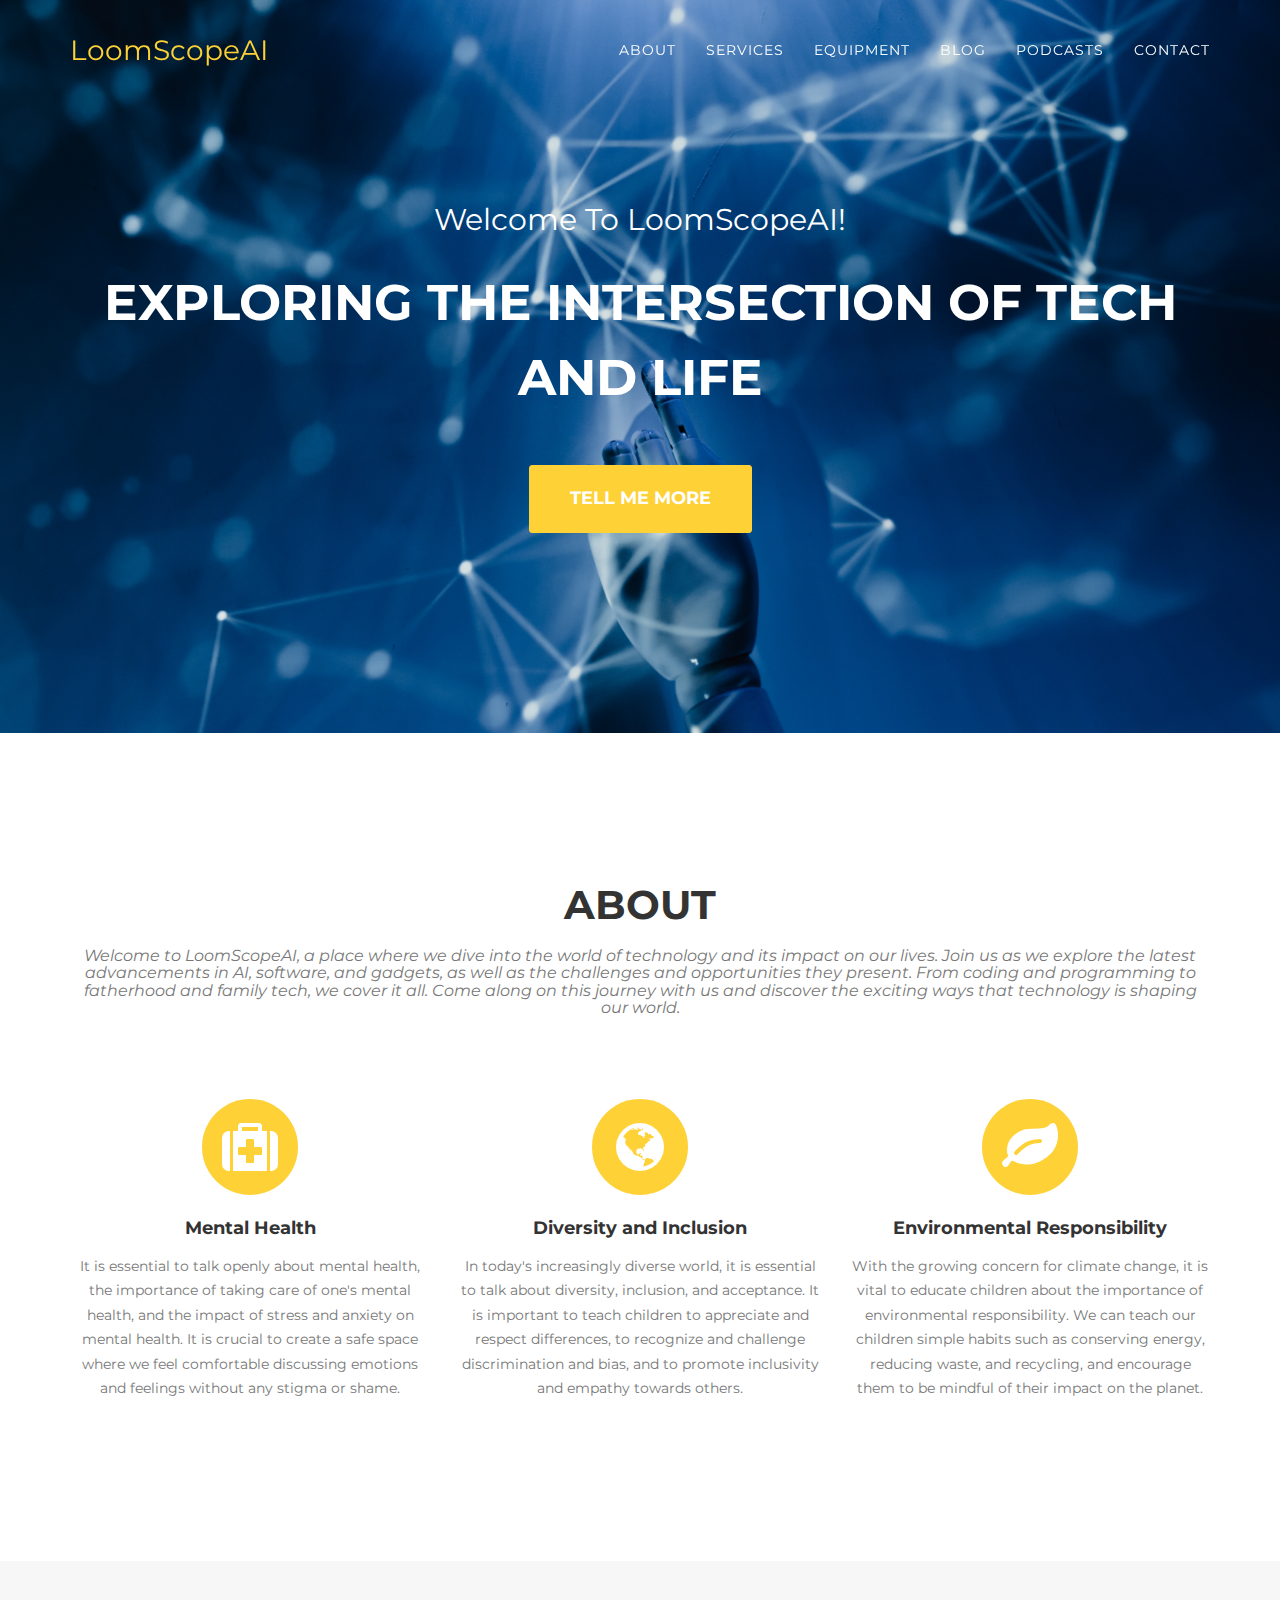
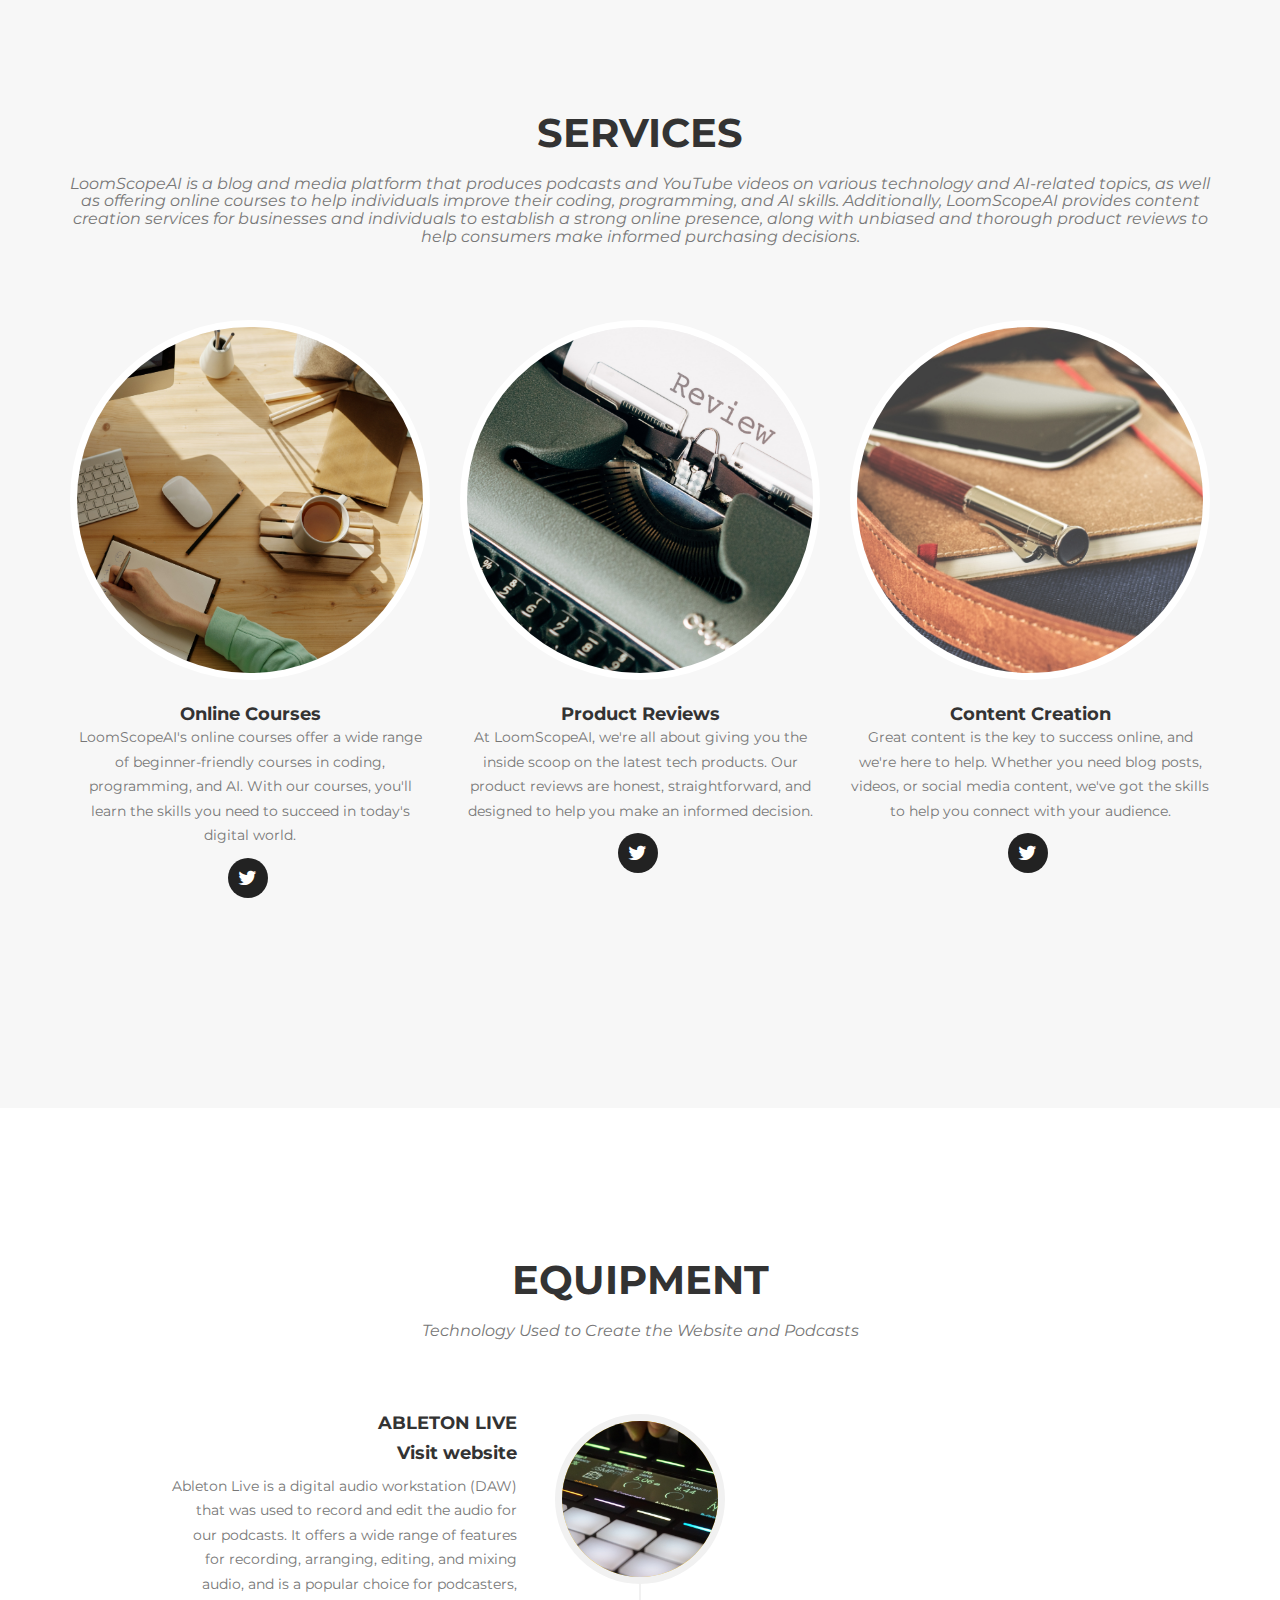
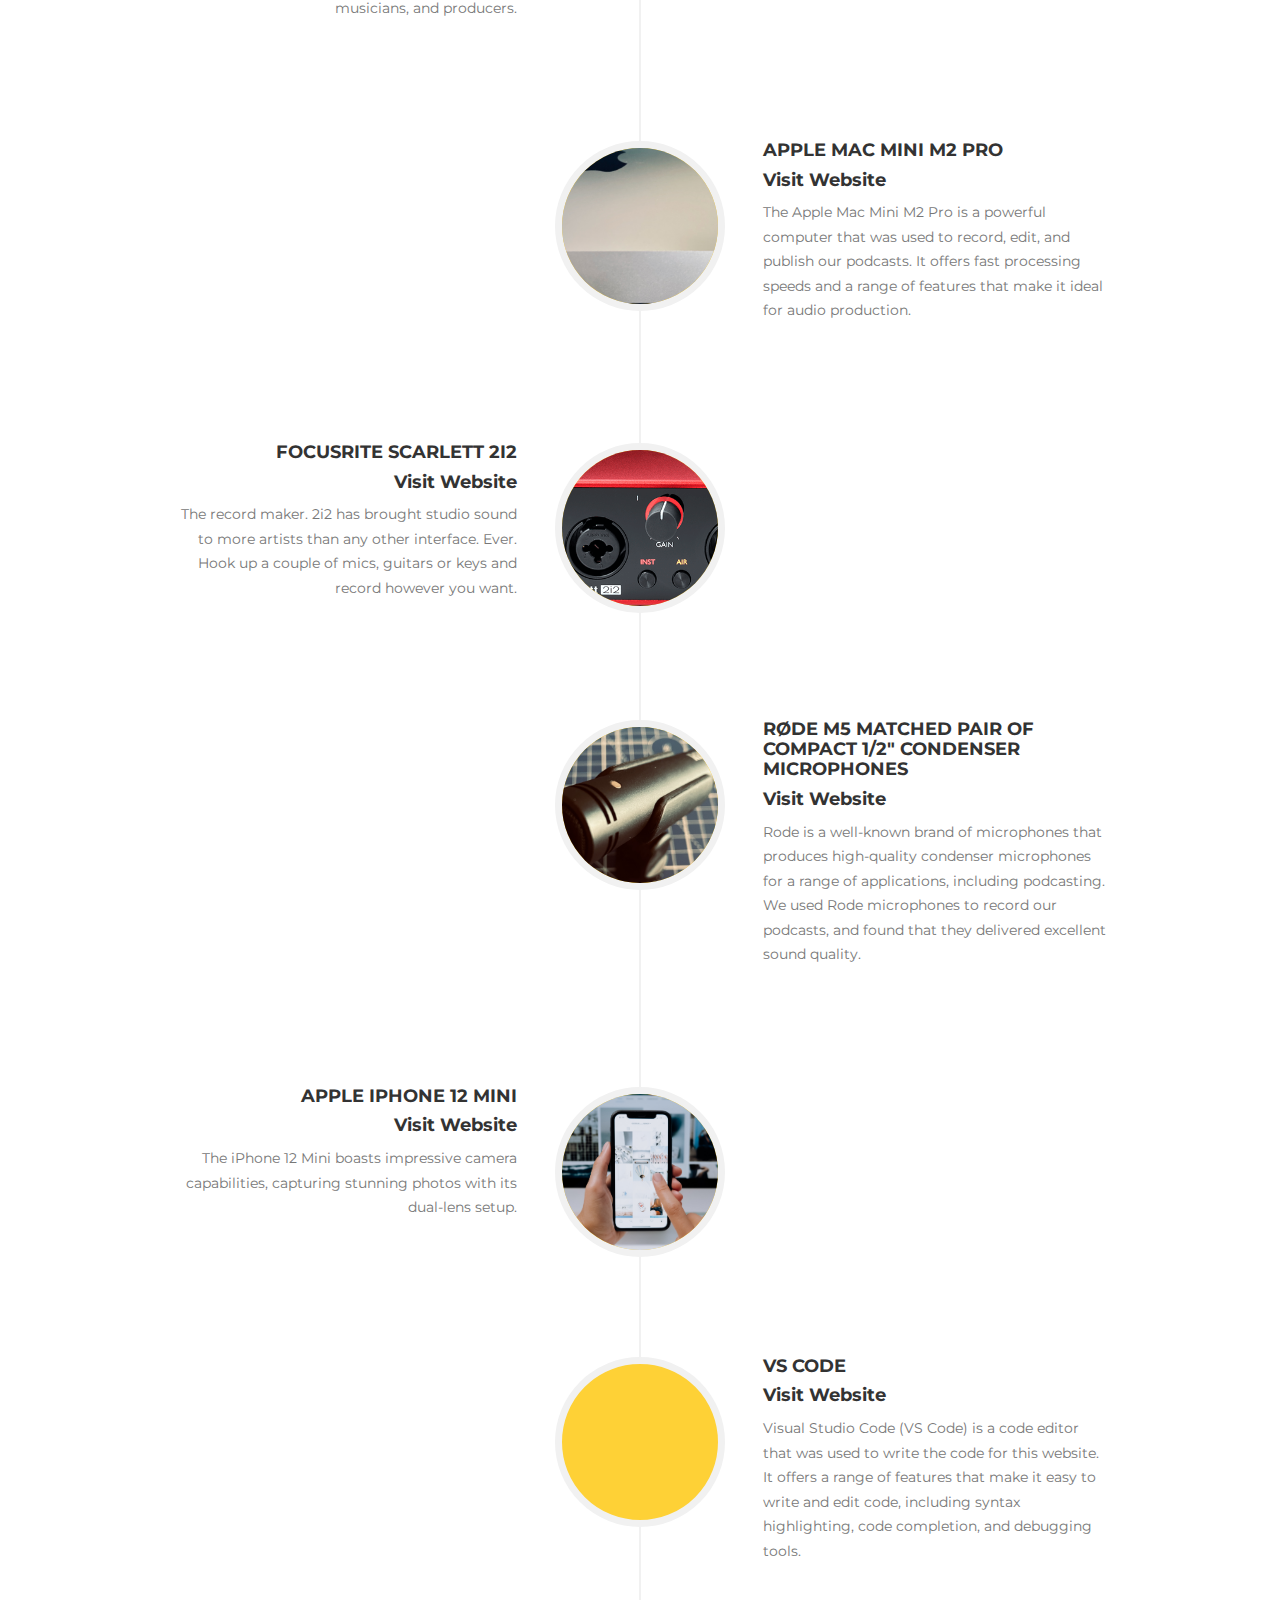
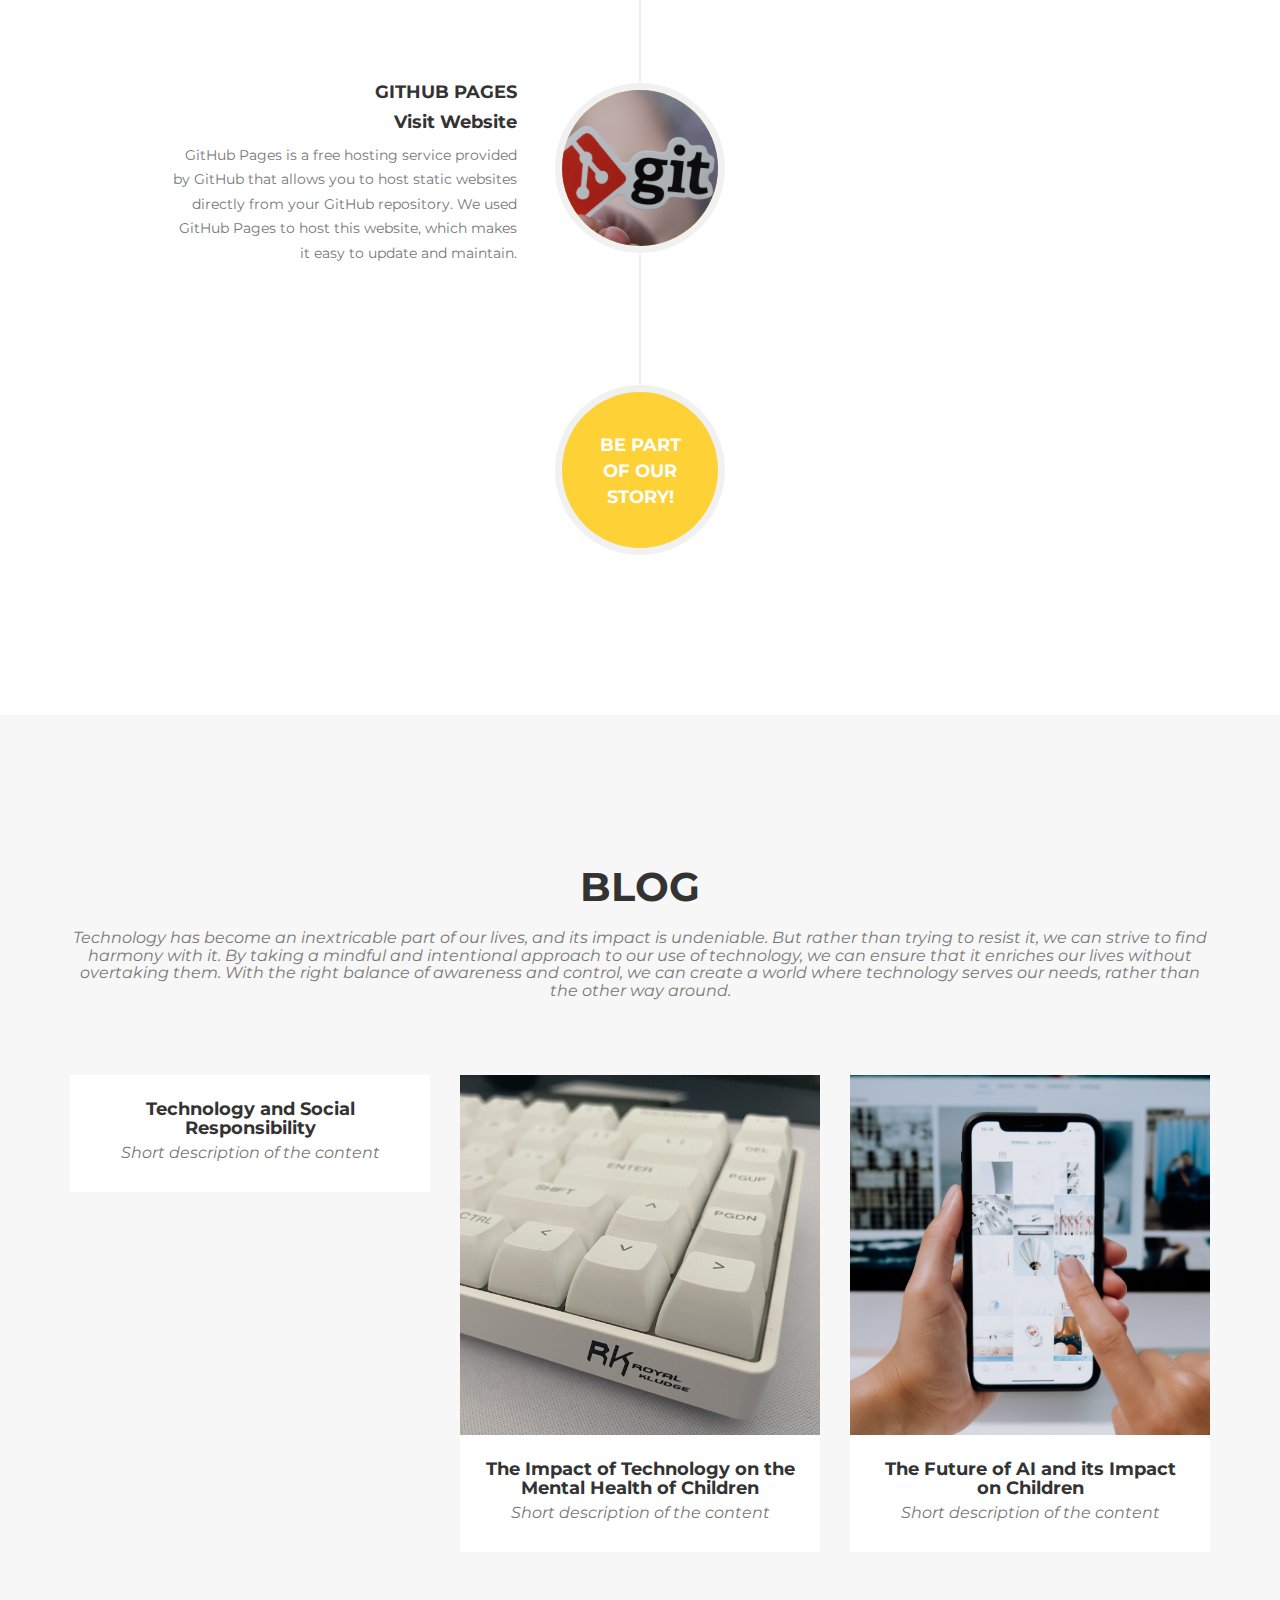
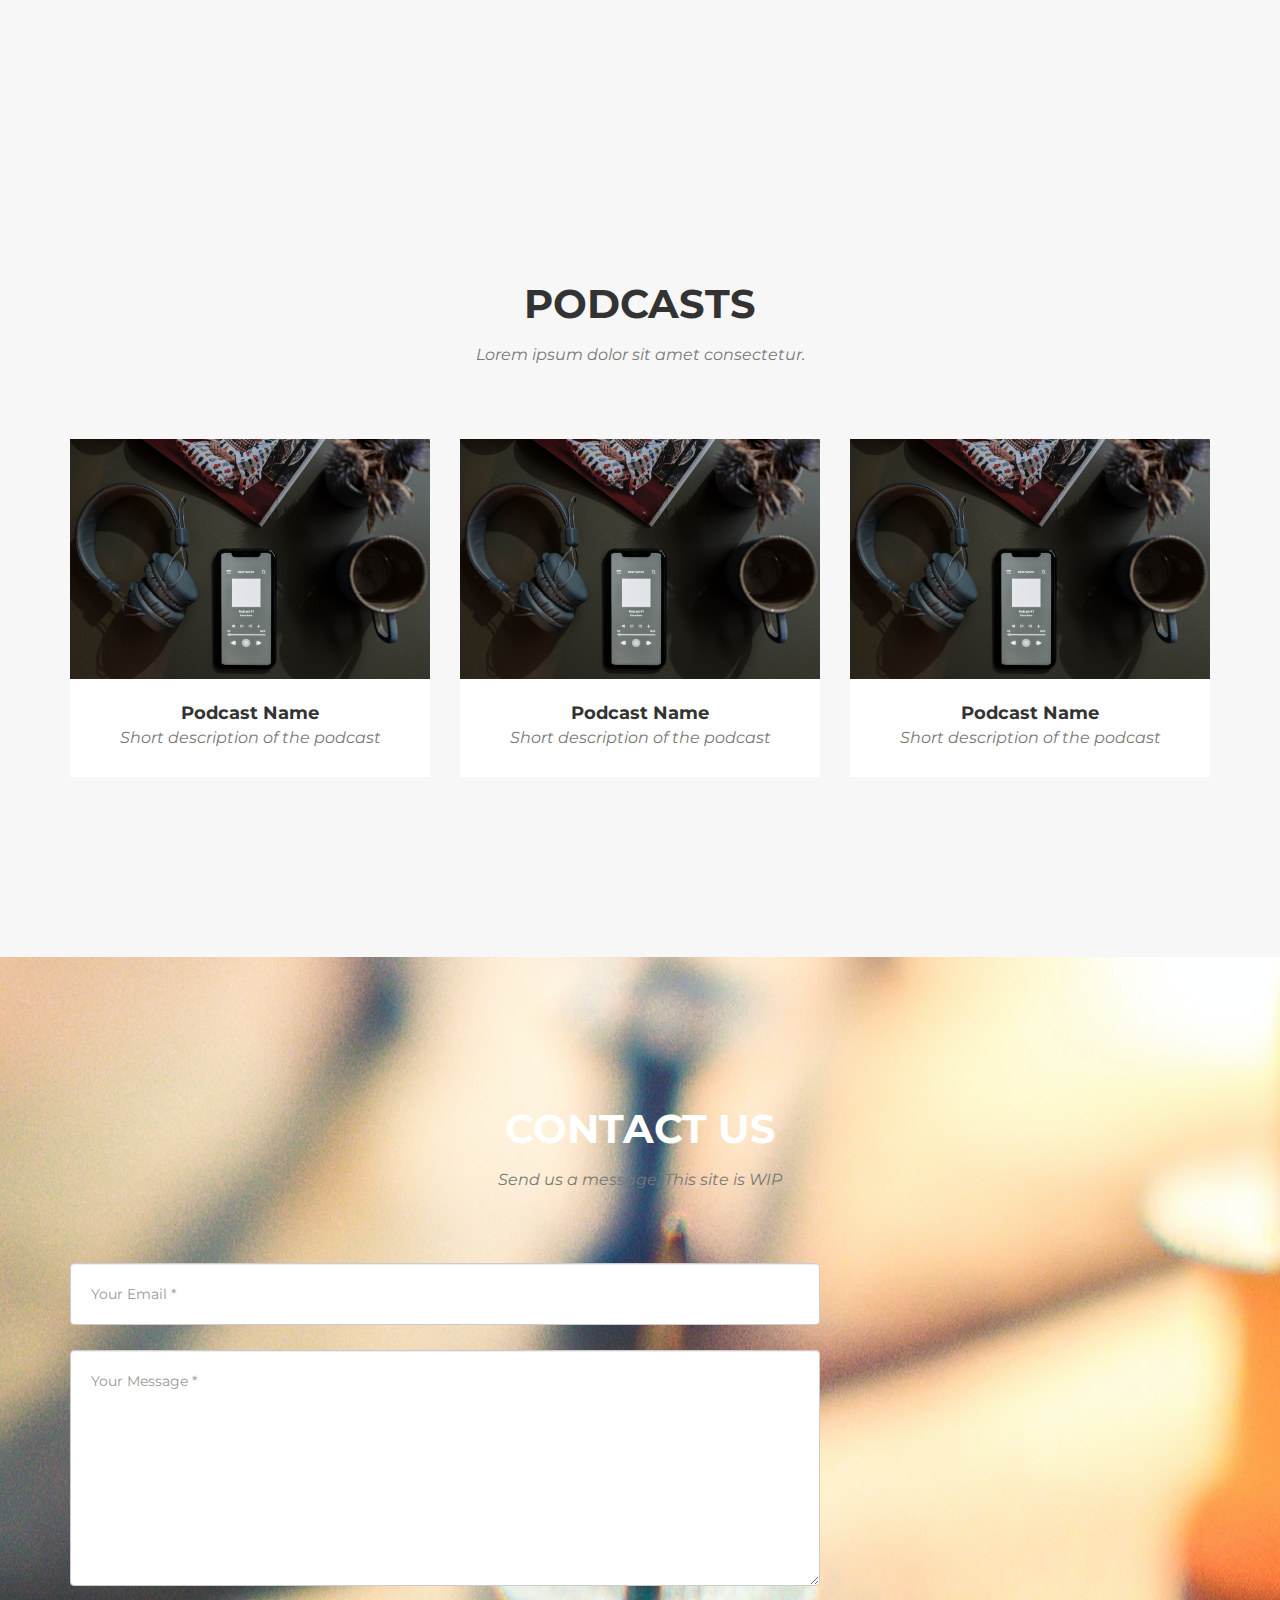
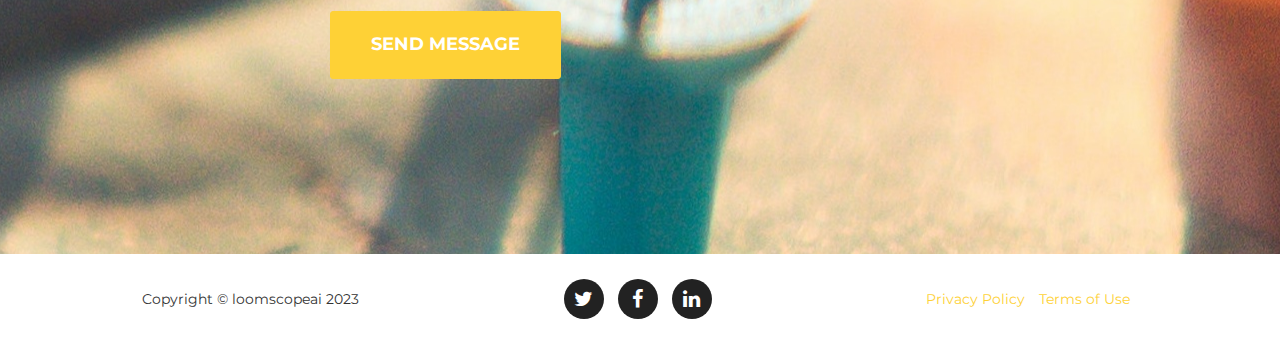
==== commit c3601a17: "update" ====
--- a/index.html
+++ b/index.html
@@ -44,11 +44,11 @@
             <div class="collapse navbar-collapse" id="bs-example-navbar-collapse-1">
                 <ul class="nav navbar-nav navbar-right">
                     <li class="hidden"><a href="#page-top"></a></li>
+                    <li><a class="page-scroll" href="#about">About</a></li>
+                    <li><a class="page-scroll" href="#services">Services</a></li>
+                    <li><a class="page-scroll" href="#equipment">Equipment</a></li>
                     <li><a class="page-scroll" href="#blog">Blog</a></li>
-                    <li><a class="page-scroll" href="#portfolio">Podcasts</a></li>
-                    <li><a class="page-scroll" href="#team">Services</a></li>
-                    <li><a class="page-scroll" href="#about">Equipment</a></li>
-                    <li><a class="page-scroll" href="#services">About</a></li>
+                    <li><a class="page-scroll" href="#podcasts">Podcasts</a></li>
                     <li><a class="page-scroll" href="#contact">Contact</a></li>
                 </ul>
             </div>
@@ -68,306 +68,13 @@
         </div>
     </header>
 
-    
-
-    <!-- Blog -->
-    <section id="blog" class="bg-light-gray">
-        <div class="container">
-            <div class="row">
-                <div class="col-lg-12 text-center">
-                    <h2 class="section-heading">Blog</h2>
-                    <h3 class="section-subheading text-muted">Technology has become an inextricable part of our lives, and its impact is undeniable. But rather than trying to resist it, we can strive to find harmony with it. By taking a mindful and intentional approach to our use of technology, we can ensure that it enriches our lives without overtaking them. With the right balance of awareness and control, we can create a world where technology serves our needs, rather than the other way around.</h3>
-                </div>
-            </div>
-            <div class="row">
-                <div class="col-md-4 col-sm-6 portfolio-item">
-                    <a href="/blog/blog050223.html" class="portfolio-link">
-                        <div class="portfolio-hover">
-                            <div class="portfolio-hover-content">
-                                <i class="fa fa-plus fa-3x"></i>
-                            </div>
-                        </div>
-                        <img src="img/about/vscode.jpg" class="img-responsive" alt="">
-                    </a>
-                    <div class="portfolio-caption">
-                        <h4>Technology and Social Responsibility</h4>
-                        <p class="text-muted">Short description of the content</p>
-                    </div>
-                </div>
-                <div class="col-md-4 col-sm-6 portfolio-item">
-                    <a href="/blog/blog120223.html" class="portfolio-link" data-toggle="modal">
-                        <div class="portfolio-hover">
-                            <div class="portfolio-hover-content">
-                                <i class="fa fa-plus fa-3x"></i>
-                            </div>
-                        </div>
-                        <img src="img/about/RK68.jpg" class="img-responsive" alt="">
-                    </a>
-                    <div class="portfolio-caption">
-                        <h4>The Impact of Technology on the Mental Health of Children</h4>
-                        <p class="text-muted">Short description of the content</p>
-                    </div>
-                </div>
-                <div class="col-md-4 col-sm-6 portfolio-item">
-                    <a href="/blog/blog190223.html" class="portfolio-link" data-toggle="modal">
-                        <div class="portfolio-hover">
-                            <div class="portfolio-hover-content">
-                                <i class="fa fa-plus fa-3x"></i>
-                            </div>
-                        </div>
-                        <img src="img/about/12 mini.jpg" class="img-responsive" alt="">
-                    </a>
-                    <div class="portfolio-caption">
-                        <h4>The Future of AI and its Impact on Children</h4>
-                        <p class="text-muted">Short description of the content</p>
-                    </div>
-                </div>
-            </div>
-        </div>
-    </section>
-
-    <!-- Podcasts -->
-    <section id="portfolio" class="bg-light-gray">
-        <div class="container">
-            <div class="row">
-                <div class="col-lg-12 text-center">
-                    <h2 class="section-heading">Podcasts</h2>
-                    <h3 class="section-subheading text-muted">Lorem ipsum dolor sit amet consectetur.</h3>
-                </div>
-            </div>
-            <div class="row">
-                <div class="col-md-4 col-sm-6 portfolio-item">
-                    <a href="#portfolioModal1" class="portfolio-link" data-toggle="modal">
-                        <div class="portfolio-hover">
-                            <div class="portfolio-hover-content">
-                                <i class="fa fa-plus fa-3x"></i>
-                            </div>
-                        </div>
-                        <img src="img/portfolio/podcastland.jpeg" class="img-responsive" alt="">
-                    </a>
-                    <div class="portfolio-caption">
-                        <h4>Podcast Name</h4>
-                        <p class="text-muted">Short description of the podcast</p>
-                    </div>
-                </div>
-                <div class="col-md-4 col-sm-6 portfolio-item">
-                    <a href="#portfolioModal2" class="portfolio-link" data-toggle="modal">
-                        <div class="portfolio-hover">
-                            <div class="portfolio-hover-content">
-                                <i class="fa fa-plus fa-3x"></i>
-                            </div>
-                        </div>
-                        <img src="img/portfolio/podcastland.jpeg" class="img-responsive" alt="">
-                    </a>
-                    <div class="portfolio-caption">
-                        <h4>Podcast Name</h4>
-                        <p class="text-muted">Short description of the podcast</p>
-                    </div>
-                </div>
-                <div class="col-md-4 col-sm-6 portfolio-item">
-                    <a href="#portfolioModal3" class="portfolio-link" data-toggle="modal">
-                        <div class="portfolio-hover">
-                            <div class="portfolio-hover-content">
-                                <i class="fa fa-plus fa-3x"></i>
-                            </div>
-                        </div>
-                        <img src="img/portfolio/podcastland.jpeg" class="img-responsive" alt="">
-                    </a>
-                    <div class="portfolio-caption">
-                        <h4>Podcast Name</h4>
-                        <p class="text-muted">Short description of the podcast</p>
-                    </div>
-                </div>
-                
-            </div>
-        </div>
-    </section>
-
-    <!-- Services -->
-    <section id="team" class="bg-light-gray">
-        <div class="container">
-            <div class="row">
-                <div class="col-lg-12 text-center">
-                    <h2 class="section-heading">Services</h2>
-                    <h3 class="section-subheading text-muted">LoomScopeAI is a blog and media platform that produces podcasts and YouTube videos on various technology and AI-related topics, as well as offering online courses to help individuals improve their coding, programming, and AI skills. Additionally, LoomScopeAI provides content creation services for businesses and individuals to establish a strong online presence, along with unbiased and thorough product reviews to help consumers make informed purchasing decisions.</h3>
-                </div>
-            </div>
-            <div class="row">
-                <div class="col-sm-4">
-                    <div class="team-member">
-                        <img src="img/team/online.jpg" class="img-responsive img-circle" alt="">
-                        <h4>Online Courses</h4>
-                        <p class="text-muted">LoomScopeAI's online courses offer a wide range of beginner-friendly courses in coding, programming, and AI. With our courses, you'll learn the skills you need to succeed in today's digital world.</p>
-                        <ul class="list-inline social-buttons">
-                            <li><a href="#"><i class="fa fa-twitter"></i></a>
-                            </li>
-                        </ul>
-                    </div>
-                </div>
-                <div class="col-sm-4">
-                    <div class="team-member">
-                        <img src="img/team/review.jpg" class="img-responsive img-circle" alt="">
-                        <h4>Product Reviews</h4>
-                        <p class="text-muted">At LoomScopeAI, we're all about giving you the inside scoop on the latest tech products. Our product reviews are honest, straightforward, and designed to help you make an informed decision.</p>
-                        <ul class="list-inline social-buttons">
-                            <li><a href="#"><i class="fa fa-twitter"></i></a>
-                            </li>
-                        </ul>
-                    </div>
-                </div>
-                <div class="col-sm-4">
-                    <div class="team-member">
-                        <img src="img/team/content.jpg" class="img-responsive img-circle" alt="">
-                        <h4>Content Creation</h4>
-                        <p class="text-muted">Great content is the key to success online, and we're here to help. Whether you need blog posts, videos, or social media content, we've got the skills to help you connect with your audience.</p>
-                        <ul class="list-inline social-buttons">
-                            <li><a href="#"><i class="fa fa-twitter"></i></a>
-                            </li>
-                        </ul>
-                    </div>
-                </div>
-            </div>
-            <div class="row">
-                <div class="col-lg-8 col-lg-offset-2 text-center">
-                    <p class="large text-muted"></p>
-                </div>
-            </div>
-        </div>
-    </section>
-
-    <!-- Equioment Section -->
-    <section id="about">
-        <div class="container">
-            <div class="row">
-                <div class="col-lg-12 text-center">
-                    <h2 class="section-heading">Equipment</h2>
-                    <h3 class="section-subheading text-muted">Technology Used to Create the Website and Podcasts</h3>
-                </div>
-            </div>
-            <div class="row">
-                <div class="col-lg-12">
-                    <ul class="timeline">
-                        <li>
-                            <div class="timeline-image">
-                                <img class="img-circle img-responsive" src="img/about/ableton.jpg" alt="">
-                            </div>
-                            <div class="timeline-panel">
-                                <div class="timeline-heading">
-                                    <h4>Ableton Live</h4>
-                                    <h4 class="subheading">Visit website</h4>
-                                </div>
-                                <div class="timeline-body">
-                                    <p class="text-muted">Ableton Live is a digital audio workstation (DAW) that was used to record and edit the audio for our podcasts. It offers a wide range of features for recording, arranging, editing, and mixing audio, and is a popular choice for podcasters, musicians, and producers.</p>
-                                </div>
-                            </div>
-                        </li>
-                        <li class="timeline-inverted">
-                            <div class="timeline-image">
-                                <img class="img-circle img-responsive" src="img/about/macmini.jpg" alt="">
-                            </div>
-                            <div class="timeline-panel">
-                                <div class="timeline-heading">
-                                    <h4>Apple Mac Mini M2 Pro</h4>
-                                    <h4 class="subheading">Visit Website</h4>
-                                </div>
-                                <div class="timeline-body">
-                                    <p class="text-muted">The Apple Mac Mini M2 Pro is a powerful computer that was used to record, edit, and publish our podcasts. It offers fast processing speeds and a range of features that make it ideal for audio production.</p>
-                                </div>
-                            </div>
-                        </li>
-                        <li>
-                            <div class="timeline-image">
-                                <img class="img-circle img-responsive" src="img/about/scarlett-2i2.png" alt="">
-                            </div>
-                            <div class="timeline-panel">
-                                <div class="timeline-heading">
-                                    <h4>Focusrite Scarlett 2i2</h4>
-                                    <h4 class="subheading">Visit Website</h4>
-                                </div>
-                                <div class="timeline-body">
-                                    <p class="text-muted">The record maker. 2i2 has brought studio sound to more artists than any other interface. Ever. Hook up a couple of mics, guitars or keys and record however you want.</p>
-                                </div>
-                            </div>
-                        </li>
-                        <li class="timeline-inverted">
-                            <div class="timeline-image">
-                                <img class="img-circle img-responsive" src="img/about/rode.jpg" alt="">
-                            </div>
-                            <div class="timeline-panel">
-                                <div class="timeline-heading">
-                                    <h4>RØDE M5 Matched Pair of Compact 1/2" Condenser Microphones</h4>
-                                    <h4 class="subheading">Visit Website</h4>
-                                </div>
-                                <div class="timeline-body">
-                                    <p class="text-muted">Rode is a well-known brand of microphones that produces high-quality condenser microphones for a range of applications, including podcasting. We used Rode microphones to record our podcasts, and found that they delivered excellent sound quality.</p>
-                                </div>
-                            </div>
-                        </li>
-                        <li class="timeline-panel">
-                            <div class="timeline-image">
-                                <img class="img-circle img-responsive" src="img/about/12 mini.jpg" alt="">
-                            </div>
-                            <div class="timeline-panel">
-                                <div class="timeline-heading">
-                                    <h4>Apple iPhone 12 Mini</h4>
-                                    <h4 class="subheading">Visit Website</h4>
-                                </div>
-                                <div class="timeline-body">
-                                    <p class="text-muted">The iPhone 12 Mini boasts impressive camera capabilities, capturing stunning photos with its dual-lens setup.</p>
-                                </div>
-                            </div>
-                        </li>
-                        <li class="timeline-inverted">
-                            <div class="timeline-image">
-                                <img class="img-circle img-responsive" src="img/about/vscode.jpg" alt="">
-                            </div>
-                            <div class="timeline-panel">
-                                <div class="timeline-heading">
-                                    <h4>VS Code</h4>
-                                    <h4 class="subheading">Visit Website</h4>
-                                </div>
-                                <div class="timeline-body">
-                                    <p class="text-muted">Visual Studio Code (VS Code) is a code editor that was used to write the code for this website. It offers a range of features that make it easy to write and edit code, including syntax highlighting, code completion, and debugging tools.</p>
-                                </div>
-                            </div>
-                        </li>
-                        <li class="timeline-panel">
-                            <div class="timeline-image">
-                                <img class="img-circle img-responsive" src="img/about/git.jpg" alt="">
-                            </div>
-                            <div class="timeline-panel">
-                                <div class="timeline-heading">
-                                    <h4>GitHub Pages</h4>
-                                    <h4 class="subheading">Visit Website</h4>
-                                </div>
-                                <div class="timeline-body">
-                                    <p class="text-muted">GitHub Pages is a free hosting service provided by GitHub that allows you to host static websites directly from your GitHub repository. We used GitHub Pages to host this website, which makes it easy to update and maintain.
-
-                                    </p>
-                                </div>
-                            </div>
-                        </li>
-                        <li class="timeline-inverted">
-                            <div class="timeline-image">
-                                <h4>Be Part
-                                    <br>Of Our
-                                    <br>Story!</h4>
-                            </div>
-                        </li>
-                    </ul>
-                </div>
-            </div>
-        </div>
-    </section>
-
 <!-- About Section -->
-<section id="services">
+<section id="about">
     <div class="container">
         <div class="row">
             <div class="col-lg-12 text-center">
                 <h2 class="section-heading">About</h2>
                 <h3 class="section-subheading text-muted">Welcome to LoomScopeAI, a place where we dive into the world of technology and its impact on our lives. Join us as we explore the latest advancements in AI, software, and gadgets, as well as the challenges and opportunities they present. From coding and programming to fatherhood and family tech, we cover it all. Come along on this journey with us and discover the exciting ways that technology is shaping our world.</h3>
-                <h4 class="section-subheading text-muted">Our core values</h4>
             </div>
         </div>
         <div class="row text-center">
@@ -398,6 +105,296 @@
         </div>
     </div>
 </section>  
+
+<!-- Services -->
+<section id="services" class="bg-light-gray">
+    <div class="container">
+        <div class="row">
+            <div class="col-lg-12 text-center">
+                <h2 class="section-heading">Services</h2>
+                <h3 class="section-subheading text-muted">LoomScopeAI is a blog and media platform that produces podcasts and YouTube videos on various technology and AI-related topics, as well as offering online courses to help individuals improve their coding, programming, and AI skills. Additionally, LoomScopeAI provides content creation services for businesses and individuals to establish a strong online presence, along with unbiased and thorough product reviews to help consumers make informed purchasing decisions.</h3>
+            </div>
+        </div>
+        <div class="row">
+            <div class="col-sm-4">
+                <div class="team-member">
+                    <img src="img/team/online.jpg" class="img-responsive img-circle" alt="">
+                    <h4>Online Courses</h4>
+                    <p class="text-muted">LoomScopeAI's online courses offer a wide range of beginner-friendly courses in coding, programming, and AI. With our courses, you'll learn the skills you need to succeed in today's digital world.</p>
+                    <ul class="list-inline social-buttons">
+                        <li><a href="#"><i class="fa fa-twitter"></i></a>
+                        </li>
+                    </ul>
+                </div>
+            </div>
+            <div class="col-sm-4">
+                <div class="team-member">
+                    <img src="img/team/review.jpg" class="img-responsive img-circle" alt="">
+                    <h4>Product Reviews</h4>
+                    <p class="text-muted">At LoomScopeAI, we're all about giving you the inside scoop on the latest tech products. Our product reviews are honest, straightforward, and designed to help you make an informed decision.</p>
+                    <ul class="list-inline social-buttons">
+                        <li><a href="#"><i class="fa fa-twitter"></i></a>
+                        </li>
+                    </ul>
+                </div>
+            </div>
+            <div class="col-sm-4">
+                <div class="team-member">
+                    <img src="img/team/content.jpg" class="img-responsive img-circle" alt="">
+                    <h4>Content Creation</h4>
+                    <p class="text-muted">Great content is the key to success online, and we're here to help. Whether you need blog posts, videos, or social media content, we've got the skills to help you connect with your audience.</p>
+                    <ul class="list-inline social-buttons">
+                        <li><a href="#"><i class="fa fa-twitter"></i></a>
+                        </li>
+                    </ul>
+                </div>
+            </div>
+        </div>
+        <div class="row">
+            <div class="col-lg-8 col-lg-offset-2 text-center">
+                <p class="large text-muted"></p>
+            </div>
+        </div>
+    </div>
+</section>
+
+<!-- Equipment Section -->
+<section id="equipment">
+    <div class="container">
+        <div class="row">
+            <div class="col-lg-12 text-center">
+                <h2 class="section-heading">Equipment</h2>
+                <h3 class="section-subheading text-muted">Technology Used to Create the Website and Podcasts</h3>
+            </div>
+        </div>
+        <div class="row">
+            <div class="col-lg-12">
+                <ul class="timeline">
+                    <li>
+                        <div class="timeline-image">
+                            <img class="img-circle img-responsive" src="img/about/ableton.jpg" alt="">
+                        </div>
+                        <div class="timeline-panel">
+                            <div class="timeline-heading">
+                                <h4>Ableton Live</h4>
+                                <h4 class="subheading">Visit website</h4>
+                            </div>
+                            <div class="timeline-body">
+                                <p class="text-muted">Ableton Live is a digital audio workstation (DAW) that was used to record and edit the audio for our podcasts. It offers a wide range of features for recording, arranging, editing, and mixing audio, and is a popular choice for podcasters, musicians, and producers.</p>
+                            </div>
+                        </div>
+                    </li>
+                    <li class="timeline-inverted">
+                        <div class="timeline-image">
+                            <img class="img-circle img-responsive" src="img/about/macmini.jpg" alt="">
+                        </div>
+                        <div class="timeline-panel">
+                            <div class="timeline-heading">
+                                <h4>Apple Mac Mini M2 Pro</h4>
+                                <h4 class="subheading">Visit Website</h4>
+                            </div>
+                            <div class="timeline-body">
+                                <p class="text-muted">The Apple Mac Mini M2 Pro is a powerful computer that was used to record, edit, and publish our podcasts. It offers fast processing speeds and a range of features that make it ideal for audio production.</p>
+                            </div>
+                        </div>
+                    </li>
+                    <li>
+                        <div class="timeline-image">
+                            <img class="img-circle img-responsive" src="img/about/scarlett-2i2.png" alt="">
+                        </div>
+                        <div class="timeline-panel">
+                            <div class="timeline-heading">
+                                <h4>Focusrite Scarlett 2i2</h4>
+                                <h4 class="subheading">Visit Website</h4>
+                            </div>
+                            <div class="timeline-body">
+                                <p class="text-muted">The record maker. 2i2 has brought studio sound to more artists than any other interface. Ever. Hook up a couple of mics, guitars or keys and record however you want.</p>
+                            </div>
+                        </div>
+                    </li>
+                    <li class="timeline-inverted">
+                        <div class="timeline-image">
+                            <img class="img-circle img-responsive" src="img/about/rode.jpg" alt="">
+                        </div>
+                        <div class="timeline-panel">
+                            <div class="timeline-heading">
+                                <h4>RØDE M5 Matched Pair of Compact 1/2" Condenser Microphones</h4>
+                                <h4 class="subheading">Visit Website</h4>
+                            </div>
+                            <div class="timeline-body">
+                                <p class="text-muted">Rode is a well-known brand of microphones that produces high-quality condenser microphones for a range of applications, including podcasting. We used Rode microphones to record our podcasts, and found that they delivered excellent sound quality.</p>
+                            </div>
+                        </div>
+                    </li>
+                    <li class="timeline-panel">
+                        <div class="timeline-image">
+                            <img class="img-circle img-responsive" src="img/about/12 mini.jpg" alt="">
+                        </div>
+                        <div class="timeline-panel">
+                            <div class="timeline-heading">
+                                <h4>Apple iPhone 12 Mini</h4>
+                                <h4 class="subheading">Visit Website</h4>
+                            </div>
+                            <div class="timeline-body">
+                                <p class="text-muted">The iPhone 12 Mini boasts impressive camera capabilities, capturing stunning photos with its dual-lens setup.</p>
+                            </div>
+                        </div>
+                    </li>
+                    <li class="timeline-inverted">
+                        <div class="timeline-image">
+                            <img class="img-circle img-responsive" src="img/about/vscode.jpg" alt="">
+                        </div>
+                        <div class="timeline-panel">
+                            <div class="timeline-heading">
+                                <h4>VS Code</h4>
+                                <h4 class="subheading">Visit Website</h4>
+                            </div>
+                            <div class="timeline-body">
+                                <p class="text-muted">Visual Studio Code (VS Code) is a code editor that was used to write the code for this website. It offers a range of features that make it easy to write and edit code, including syntax highlighting, code completion, and debugging tools.</p>
+                            </div>
+                        </div>
+                    </li>
+                    <li class="timeline-panel">
+                        <div class="timeline-image">
+                            <img class="img-circle img-responsive" src="img/about/git.jpg" alt="">
+                        </div>
+                        <div class="timeline-panel">
+                            <div class="timeline-heading">
+                                <h4>GitHub Pages</h4>
+                                <h4 class="subheading">Visit Website</h4>
+                            </div>
+                            <div class="timeline-body">
+                                <p class="text-muted">GitHub Pages is a free hosting service provided by GitHub that allows you to host static websites directly from your GitHub repository. We used GitHub Pages to host this website, which makes it easy to update and maintain.
+
+                                </p>
+                            </div>
+                        </div>
+                    </li>
+                    <li class="timeline-inverted">
+                        <div class="timeline-image">
+                            <h4>Be Part
+                                <br>Of Our
+                                <br>Story!</h4>
+                        </div>
+                    </li>
+                </ul>
+            </div>
+        </div>
+    </div>
+</section>
+
+    <!-- Blog -->
+    <section id="blog" class="bg-light-gray">
+        <div class="container">
+            <div class="row">
+                <div class="col-lg-12 text-center">
+                    <h2 class="section-heading">Blog</h2>
+                    <h3 class="section-subheading text-muted">Technology has become an inextricable part of our lives, and its impact is undeniable. But rather than trying to resist it, we can strive to find harmony with it. By taking a mindful and intentional approach to our use of technology, we can ensure that it enriches our lives without overtaking them. With the right balance of awareness and control, we can create a world where technology serves our needs, rather than the other way around.</h3>
+                </div>
+            </div>
+            <div class="row">
+                <div class="col-md-4 col-sm-6 portfolio-item">
+                    <a href="/content/blog/blog050223.html" class="portfolio-link">
+                        <div class="portfolio-hover">
+                            <div class="portfolio-hover-content">
+                                <i class="fa fa-plus fa-3x"></i>
+                            </div>
+                        </div>
+                        <img src="img/about/vscode.jpg" class="img-responsive" alt="">
+                    </a>
+                    <div class="portfolio-caption">
+                        <h4>Technology and Social Responsibility</h4>
+                        <p class="text-muted">Short description of the content</p>
+                    </div>
+                </div>
+                <div class="col-md-4 col-sm-6 portfolio-item">
+                    <a href="/content/blog/blog120223.html" class="portfolio-link" data-toggle="modal">
+                        <div class="portfolio-hover">
+                            <div class="portfolio-hover-content">
+                                <i class="fa fa-plus fa-3x"></i>
+                            </div>
+                        </div>
+                        <img src="img/about/RK68.jpg" class="img-responsive" alt="">
+                    </a>
+                    <div class="portfolio-caption">
+                        <h4>The Impact of Technology on the Mental Health of Children</h4>
+                        <p class="text-muted">Short description of the content</p>
+                    </div>
+                </div>
+                <div class="col-md-4 col-sm-6 portfolio-item">
+                    <a href="/content/blog/blog190223.html" class="portfolio-link" data-toggle="modal">
+                        <div class="portfolio-hover">
+                            <div class="portfolio-hover-content">
+                                <i class="fa fa-plus fa-3x"></i>
+                            </div>
+                        </div>
+                        <img src="img/about/12 mini.jpg" class="img-responsive" alt="">
+                    </a>
+                    <div class="portfolio-caption">
+                        <h4>The Future of AI and its Impact on Children</h4>
+                        <p class="text-muted">Short description of the content</p>
+                    </div>
+                </div>
+            </div>
+        </div>
+    </section>
+
+    <!-- Podcasts -->
+    <section id="podcasts" class="bg-light-gray">
+        <div class="container">
+            <div class="row">
+                <div class="col-lg-12 text-center">
+                    <h2 class="section-heading">Podcasts</h2>
+                    <h3 class="section-subheading text-muted">Lorem ipsum dolor sit amet consectetur.</h3>
+                </div>
+            </div>
+            <div class="row">
+                <div class="col-md-4 col-sm-6 portfolio-item">
+                    <a href="/content/podcasts/pod200323.html" class="portfolio-link">
+                        <div class="portfolio-hover">
+                            <div class="portfolio-hover-content">
+                                <i class="fa fa-plus fa-3x"></i>
+                            </div>
+                        </div>
+                        <img src="img/portfolio/podcastland.jpeg" class="img-responsive" alt="">
+                    </a>
+                    <div class="portfolio-caption">
+                        <h4>Podcast Name</h4>
+                        <p class="text-muted">Short description of the podcast</p>
+                    </div>
+                </div>
+                <div class="col-md-4 col-sm-6 portfolio-item">
+                    <a href="#portfolioModal2" class="portfolio-link" data-toggle="modal">
+                        <div class="portfolio-hover">
+                            <div class="portfolio-hover-content">
+                                <i class="fa fa-plus fa-3x"></i>
+                            </div>
+                        </div>
+                        <img src="img/portfolio/podcastland.jpeg" class="img-responsive" alt="">
+                    </a>
+                    <div class="portfolio-caption">
+                        <h4>Podcast Name</h4>
+                        <p class="text-muted">Short description of the podcast</p>
+                    </div>
+                </div>
+                <div class="col-md-4 col-sm-6 portfolio-item">
+                    <a href="#portfolioModal3" class="portfolio-link" data-toggle="modal">
+                        <div class="portfolio-hover">
+                            <div class="portfolio-hover-content">
+                                <i class="fa fa-plus fa-3x"></i>
+                            </div>
+                        </div>
+                        <img src="img/portfolio/podcastland.jpeg" class="img-responsive" alt="">
+                    </a>
+                    <div class="portfolio-caption">
+                        <h4>Podcast Name</h4>
+                        <p class="text-muted">Short description of the podcast</p>
+                    </div>
+                </div>
+                
+            </div>
+        </div>
+    </section>
 
 <!-- Contact Section -->
 <section id="contact">
--- a/css/agency.css
+++ b/css/agency.css
@@ -351,19 +351,19 @@
     text-transform: none;
 }
 
-#portfolio .portfolio-item, #blog .portfolio-item {
+#podcasts .portfolio-item, #blog .portfolio-item {
     right: 0;
     margin: 0 0 15px;
 }
 
-#portfolio .portfolio-item .portfolio-link, #blog .portfolio-item .portfolio-link {
+#podcasts .portfolio-item .portfolio-link, #blog .portfolio-item .portfolio-link {
     display: block;
     position: relative;
     margin: 0 auto;
     max-width: 400px;
 }
 
-#portfolio .portfolio-item .portfolio-link .portfolio-hover, #blog .portfolio-item .portfolio-link .portfolio-hover {
+#podcasts .portfolio-item .portfolio-link .portfolio-hover, #blog .portfolio-item .portfolio-link .portfolio-hover {
     position: absolute;
     width: 100%;
     height: 100%;
@@ -374,11 +374,11 @@
     transition: all ease .5s;
 }
 
-#portfolio .portfolio-item .portfolio-link .portfolio-hover:hover, #blog .portfolio-item .portfolio-link .portfolio-hover:hover {
+#podcasts .portfolio-item .portfolio-link .portfolio-hover:hover, #blog .portfolio-item .portfolio-link .portfolio-hover:hover {
     opacity: 1;
 }
 
-#portfolio .portfolio-item .portfolio-link .portfolio-hover .portfolio-hover-content, #blog .portfolio-item .portfolio-link .portfolio-hover .portfolio-hover-content {
+#podcasts .portfolio-item .portfolio-link .portfolio-hover .portfolio-hover-content, #blog .portfolio-item .portfolio-link .portfolio-hover .portfolio-hover-content {
     position: absolute;
     top: 50%;
     width: 100%;
@@ -389,16 +389,16 @@
     color: #fff;
 }
 
-#portfolio .portfolio-item .portfolio-link .portfolio-hover .portfolio-hover-content, #blog .portfolio-item .portfolio-link .portfolio-hover .portfolio-hover-content i i {
+#podcasts .portfolio-item .portfolio-link .portfolio-hover .portfolio-hover-content, #blog .portfolio-item .portfolio-link .portfolio-hover .portfolio-hover-content i i {
     margin-top: -12px;
 }
 
-#portfolio .portfolio-item .portfolio-link .portfolio-hover .portfolio-hover-content h3, #blog .portfolio-item .portfolio-link .portfolio-hover .portfolio-hover-content h3,
-#portfolio .portfolio-item .portfolio-link .portfolio-hover .portfolio-hover-content h4, #blog .portfolio-item .portfolio-link .portfolio-hover .portfolio-hover-content h4 {
+#podcasts .portfolio-item .portfolio-link .portfolio-hover .portfolio-hover-content h3, #blog .portfolio-item .portfolio-link .portfolio-hover .portfolio-hover-content h3,
+#podcasts .portfolio-item .portfolio-link .portfolio-hover .portfolio-hover-content h4, #blog .portfolio-item .portfolio-link .portfolio-hover .portfolio-hover-content h4 {
     margin: 0;
 }
 
-#portfolio .portfolio-item .portfolio-caption, #blog .portfolio-item .portfolio-caption {
+#podcasts .portfolio-item .portfolio-caption, #blog .portfolio-item .portfolio-caption {
     margin: 0 auto;
     padding: 25px;
     max-width: 400px;
@@ -406,24 +406,24 @@
     background-color: #fff;
 }
 
-#portfolio .portfolio-item .portfolio-caption h4, #blog .portfolio-item .portfolio-caption h4 {
+#podcasts .portfolio-item .portfolio-caption h4, #blog .portfolio-item .portfolio-caption h4 {
     margin: 0;
     text-transform: none;
 }
 
-#portfolio .portfolio-item .portfolio-caption p, #blog .portfolio-item .portfolio-caption p {
+#podcasts .portfolio-item .portfolio-caption p, #blog .portfolio-item .portfolio-caption p {
     margin: 0;
     font-family: Montserrat,"Helvetica Neue",Helvetica,Arial,sans-serif;
     font-size: 16px;
     font-style: italic;
 }
 
-#portfolio, #blog * {
+#podcasts, #blog * {
     z-index: 2;
 }
 
 @media(min-width:767px) {
-    #portfolio .portfolio-item, #blog .portfolio-item {
+    #podcasts .portfolio-item, #blog .portfolio-item {
         margin: 0 0 30px;
     }
 }
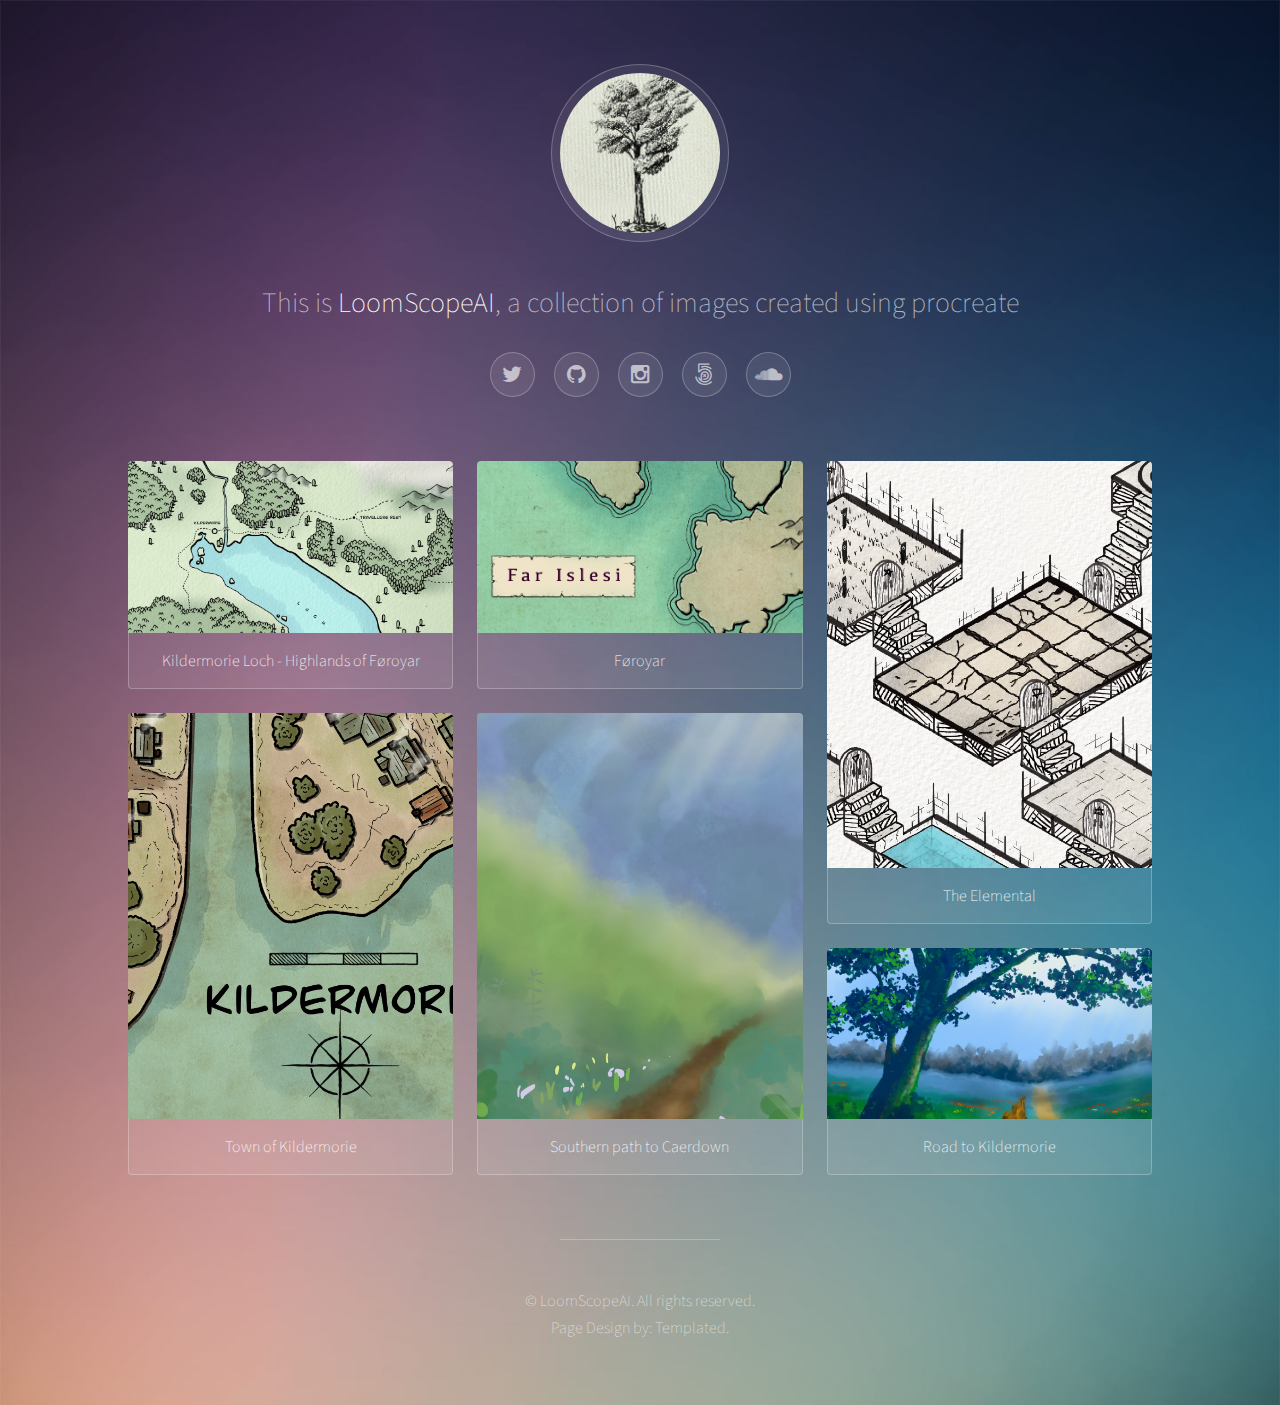
==== commit 45810020: "update" ====
--- a/index.html
+++ b/index.html
@@ -1,682 +1,87 @@
-<!DOCTYPE html>
-<html lang="en">
-
-<head>
-
-    <meta charset="utf-8">
-    <meta http-equiv="X-UA-Compatible" content="IE=edge">
-    <meta name="viewport" content="width=device-width, initial-scale=1">
-    <meta name="description" content="">
-    <meta name="author" content="">
-
-    <title>LoomScopeAI</title>
-
-    <!-- Bootstrap Core CSS -->
-    <link href="css/bootstrap.min.css" rel="stylesheet">
-
-    <!-- Custom CSS -->
-    <link href="css/agency.css" rel="stylesheet">
-    <!--<link href="css/main.css" rel="stylesheet">-->
-    <link href="css/swiper-bundle-min.css" rel="stylesheet">
-    <!-- Custom Fonts -->
-    <link href="font-awesome/css/font-awesome.min.css" rel="stylesheet" type="text/css">
-    <link href="http://fonts.googleapis.com/css?family=Montserrat:400,700" rel="stylesheet" type="text/css">
-
-</head>
-
-<body id="page-top" class="index">
-
-    <!-- Navigation -->
-    <nav class="navbar navbar-default navbar-fixed-top">
-        <div class="container">
-            <!-- Brand and toggle get grouped for better mobile display -->
-            <div class="navbar-header page-scroll">
-                <button type="button" class="navbar-toggle" data-toggle="collapse" data-target="#bs-example-navbar-collapse-1">
-                    <span class="sr-only">Toggle navigation</span>
-                    <span class="icon-bar"></span>
-                    <span class="icon-bar"></span>
-                    <span class="icon-bar"></span>
-                </button>
-                <a class="navbar-brand page-scroll" href="#page-top">LoomScopeAI</a>
-            </div>
-
-            <!-- Collect the nav links, forms, and other content for toggling -->
-            <div class="collapse navbar-collapse" id="bs-example-navbar-collapse-1">
-                <ul class="nav navbar-nav navbar-right">
-                    <li class="hidden"><a href="#page-top"></a></li>
-                    <li><a class="page-scroll" href="#about">About</a></li>
-                    <li><a class="page-scroll" href="#services">Services</a></li>
-                    <li><a class="page-scroll" href="#equipment">Equipment</a></li>
-                    <li><a class="page-scroll" href="#blog">Blog</a></li>
-                    <li><a class="page-scroll" href="#podcasts">Podcasts</a></li>
-                    <li><a class="page-scroll" href="#contact">Contact</a></li>
-                </ul>
-            </div>
-            <!-- /.navbar-collapse -->
-        </div>
-        <!-- /.container-fluid -->
-    </nav>
-
-    <!-- Header -->
-    <header>
-        <div class="container">
-            <div class="intro-text">
-                <div class="intro-lead-in">Welcome To LoomScopeAI!</div>
-                <div class="intro-heading">Exploring the Intersection of Tech and Life</div>
-                <a href="#services" class="page-scroll btn btn-xl">Tell Me More</a>
-            </div>
-        </div>
-    </header>
-
-<!-- About Section -->
-<section id="about">
-    <div class="container">
-        <div class="row">
-            <div class="col-lg-12 text-center">
-                <h2 class="section-heading">About</h2>
-                <h3 class="section-subheading text-muted">Welcome to LoomScopeAI, a place where we dive into the world of technology and its impact on our lives. Join us as we explore the latest advancements in AI, software, and gadgets, as well as the challenges and opportunities they present. From coding and programming to fatherhood and family tech, we cover it all. Come along on this journey with us and discover the exciting ways that technology is shaping our world.</h3>
-            </div>
-        </div>
-        <div class="row text-center">
-            <div class="col-md-4">
-                <span class="fa-stack fa-4x">
-                    <i class="fa fa-circle fa-stack-2x text-primary"></i>
-                    <i class="fa fa-medkit fa-stack-1x fa-inverse"></i>
-                </span>
-                <h4 class="service-heading">Mental Health</h4>
-                <p class="text-muted">It is essential to talk openly about mental health, the importance of taking care of one's mental health, and the impact of stress and anxiety on mental health. It is crucial to create a safe space where we feel comfortable discussing emotions and feelings without any stigma or shame.</p>
-            </div>
-            <div class="col-md-4">
-                <span class="fa-stack fa-4x">
-                    <i class="fa fa-circle fa-stack-2x text-primary"></i>
-                    <i class="fa fa-globe fa-stack-1x fa-inverse"></i>
-                </span>
-                <h4 class="service-heading">Diversity and Inclusion</h4>
-                <p class="text-muted">In today's increasingly diverse world, it is essential to talk about diversity, inclusion, and acceptance. It is important to teach children to appreciate and respect differences, to recognize and challenge discrimination and bias, and to promote inclusivity and empathy towards others.</p>
-            </div>
-            <div class="col-md-4">
-                <span class="fa-stack fa-4x">
-                    <i class="fa fa-circle fa-stack-2x text-primary"></i>
-                    <i class="fa fa-leaf fa-stack-1x fa-inverse"></i>
-                </span>
-                <h4 class="service-heading">Environmental Responsibility</h4>
-                <p class="text-muted">With the growing concern for climate change, it is vital to educate children about the importance of environmental responsibility. We can teach our children simple habits such as conserving energy, reducing waste, and recycling, and encourage them to be mindful of their impact on the planet.</p>
-            </div>
-        </div>
-    </div>
-</section>  
-
-<!-- Services -->
-<section id="services" class="bg-light-gray">
-    <div class="container">
-        <div class="row">
-            <div class="col-lg-12 text-center">
-                <h2 class="section-heading">Services</h2>
-                <h3 class="section-subheading text-muted">LoomScopeAI is a blog and media platform that produces podcasts and YouTube videos on various technology and AI-related topics, as well as offering online courses to help individuals improve their coding, programming, and AI skills. Additionally, LoomScopeAI provides content creation services for businesses and individuals to establish a strong online presence, along with unbiased and thorough product reviews to help consumers make informed purchasing decisions.</h3>
-            </div>
-        </div>
-        <div class="row">
-            <div class="col-sm-4">
-                <div class="team-member">
-                    <img src="img/team/online.jpg" class="img-responsive img-circle" alt="">
-                    <h4>Online Courses</h4>
-                    <p class="text-muted">LoomScopeAI's online courses offer a wide range of beginner-friendly courses in coding, programming, and AI. With our courses, you'll learn the skills you need to succeed in today's digital world.</p>
-                    <ul class="list-inline social-buttons">
-                        <li><a href="#"><i class="fa fa-twitter"></i></a>
-                        </li>
-                    </ul>
-                </div>
-            </div>
-            <div class="col-sm-4">
-                <div class="team-member">
-                    <img src="img/team/review.jpg" class="img-responsive img-circle" alt="">
-                    <h4>Product Reviews</h4>
-                    <p class="text-muted">At LoomScopeAI, we're all about giving you the inside scoop on the latest tech products. Our product reviews are honest, straightforward, and designed to help you make an informed decision.</p>
-                    <ul class="list-inline social-buttons">
-                        <li><a href="#"><i class="fa fa-twitter"></i></a>
-                        </li>
-                    </ul>
-                </div>
-            </div>
-            <div class="col-sm-4">
-                <div class="team-member">
-                    <img src="img/team/content.jpg" class="img-responsive img-circle" alt="">
-                    <h4>Content Creation</h4>
-                    <p class="text-muted">Great content is the key to success online, and we're here to help. Whether you need blog posts, videos, or social media content, we've got the skills to help you connect with your audience.</p>
-                    <ul class="list-inline social-buttons">
-                        <li><a href="#"><i class="fa fa-twitter"></i></a>
-                        </li>
-                    </ul>
-                </div>
-            </div>
-        </div>
-        <div class="row">
-            <div class="col-lg-8 col-lg-offset-2 text-center">
-                <p class="large text-muted"></p>
-            </div>
-        </div>
-    </div>
-</section>
-
-<!-- Equipment Section -->
-<section id="equipment">
-    <div class="container">
-        <div class="row">
-            <div class="col-lg-12 text-center">
-                <h2 class="section-heading">Equipment</h2>
-                <h3 class="section-subheading text-muted">Technology Used to Create the Website and Podcasts</h3>
-            </div>
-        </div>
-        <div class="row">
-            <div class="col-lg-12">
-                <ul class="timeline">
-                    <li>
-                        <div class="timeline-image">
-                            <img class="img-circle img-responsive" src="img/about/ableton.jpg" alt="">
-                        </div>
-                        <div class="timeline-panel">
-                            <div class="timeline-heading">
-                                <h4>Ableton Live</h4>
-                                <h4 class="subheading">Visit website</h4>
-                            </div>
-                            <div class="timeline-body">
-                                <p class="text-muted">Ableton Live is a digital audio workstation (DAW) that was used to record and edit the audio for our podcasts. It offers a wide range of features for recording, arranging, editing, and mixing audio, and is a popular choice for podcasters, musicians, and producers.</p>
-                            </div>
-                        </div>
-                    </li>
-                    <li class="timeline-inverted">
-                        <div class="timeline-image">
-                            <img class="img-circle img-responsive" src="img/about/macmini.jpg" alt="">
-                        </div>
-                        <div class="timeline-panel">
-                            <div class="timeline-heading">
-                                <h4>Apple Mac Mini M2 Pro</h4>
-                                <h4 class="subheading">Visit Website</h4>
-                            </div>
-                            <div class="timeline-body">
-                                <p class="text-muted">The Apple Mac Mini M2 Pro is a powerful computer that was used to record, edit, and publish our podcasts. It offers fast processing speeds and a range of features that make it ideal for audio production.</p>
-                            </div>
-                        </div>
-                    </li>
-                    <li>
-                        <div class="timeline-image">
-                            <img class="img-circle img-responsive" src="img/about/scarlett-2i2.png" alt="">
-                        </div>
-                        <div class="timeline-panel">
-                            <div class="timeline-heading">
-                                <h4>Focusrite Scarlett 2i2</h4>
-                                <h4 class="subheading">Visit Website</h4>
-                            </div>
-                            <div class="timeline-body">
-                                <p class="text-muted">The record maker. 2i2 has brought studio sound to more artists than any other interface. Ever. Hook up a couple of mics, guitars or keys and record however you want.</p>
-                            </div>
-                        </div>
-                    </li>
-                    <li class="timeline-inverted">
-                        <div class="timeline-image">
-                            <img class="img-circle img-responsive" src="img/about/rode.jpg" alt="">
-                        </div>
-                        <div class="timeline-panel">
-                            <div class="timeline-heading">
-                                <h4>RØDE M5 Matched Pair of Compact 1/2" Condenser Microphones</h4>
-                                <h4 class="subheading">Visit Website</h4>
-                            </div>
-                            <div class="timeline-body">
-                                <p class="text-muted">Rode is a well-known brand of microphones that produces high-quality condenser microphones for a range of applications, including podcasting. We used Rode microphones to record our podcasts, and found that they delivered excellent sound quality.</p>
-                            </div>
-                        </div>
-                    </li>
-                    <li class="timeline-panel">
-                        <div class="timeline-image">
-                            <img class="img-circle img-responsive" src="img/about/12 mini.jpg" alt="">
-                        </div>
-                        <div class="timeline-panel">
-                            <div class="timeline-heading">
-                                <h4>Apple iPhone 12 Mini</h4>
-                                <h4 class="subheading">Visit Website</h4>
-                            </div>
-                            <div class="timeline-body">
-                                <p class="text-muted">The iPhone 12 Mini boasts impressive camera capabilities, capturing stunning photos with its dual-lens setup.</p>
-                            </div>
-                        </div>
-                    </li>
-                    <li class="timeline-inverted">
-                        <div class="timeline-image">
-                            <img class="img-circle img-responsive" src="img/about/vscode.jpg" alt="">
-                        </div>
-                        <div class="timeline-panel">
-                            <div class="timeline-heading">
-                                <h4>VS Code</h4>
-                                <h4 class="subheading">Visit Website</h4>
-                            </div>
-                            <div class="timeline-body">
-                                <p class="text-muted">Visual Studio Code (VS Code) is a code editor that was used to write the code for this website. It offers a range of features that make it easy to write and edit code, including syntax highlighting, code completion, and debugging tools.</p>
-                            </div>
-                        </div>
-                    </li>
-                    <li class="timeline-panel">
-                        <div class="timeline-image">
-                            <img class="img-circle img-responsive" src="img/about/git.jpg" alt="">
-                        </div>
-                        <div class="timeline-panel">
-                            <div class="timeline-heading">
-                                <h4>GitHub Pages</h4>
-                                <h4 class="subheading">Visit Website</h4>
-                            </div>
-                            <div class="timeline-body">
-                                <p class="text-muted">GitHub Pages is a free hosting service provided by GitHub that allows you to host static websites directly from your GitHub repository. We used GitHub Pages to host this website, which makes it easy to update and maintain.
-
-                                </p>
-                            </div>
-                        </div>
-                    </li>
-                    <li class="timeline-inverted">
-                        <div class="timeline-image">
-                            <h4>Be Part
-                                <br>Of Our
-                                <br>Story!</h4>
-                        </div>
-                    </li>
-                </ul>
-            </div>
-        </div>
-    </div>
-</section>
-
-    <!-- Blog -->
-    <section id="blog" class="bg-light-gray">
-        <div class="container">
-            <div class="row">
-                <div class="col-lg-12 text-center">
-                    <h2 class="section-heading">Blog</h2>
-                    <h3 class="section-subheading text-muted">Technology has become an inextricable part of our lives, and its impact is undeniable. But rather than trying to resist it, we can strive to find harmony with it. By taking a mindful and intentional approach to our use of technology, we can ensure that it enriches our lives without overtaking them. With the right balance of awareness and control, we can create a world where technology serves our needs, rather than the other way around.</h3>
-                </div>
-            </div>
-            <div class="row">
-                <div class="col-md-4 col-sm-6 portfolio-item">
-                    <a href="/content/blog/blog050223.html" class="portfolio-link">
-                        <div class="portfolio-hover">
-                            <div class="portfolio-hover-content">
-                                <i class="fa fa-plus fa-3x"></i>
-                            </div>
-                        </div>
-                        <img src="img/about/vscode.jpg" class="img-responsive" alt="">
-                    </a>
-                    <div class="portfolio-caption">
-                        <h4>Technology and Social Responsibility</h4>
-                        <p class="text-muted">Short description of the content</p>
-                    </div>
-                </div>
-                <div class="col-md-4 col-sm-6 portfolio-item">
-                    <a href="/content/blog/blog120223.html" class="portfolio-link" data-toggle="modal">
-                        <div class="portfolio-hover">
-                            <div class="portfolio-hover-content">
-                                <i class="fa fa-plus fa-3x"></i>
-                            </div>
-                        </div>
-                        <img src="img/about/RK68.jpg" class="img-responsive" alt="">
-                    </a>
-                    <div class="portfolio-caption">
-                        <h4>The Impact of Technology on the Mental Health of Children</h4>
-                        <p class="text-muted">Short description of the content</p>
-                    </div>
-                </div>
-                <div class="col-md-4 col-sm-6 portfolio-item">
-                    <a href="/content/blog/blog190223.html" class="portfolio-link" data-toggle="modal">
-                        <div class="portfolio-hover">
-                            <div class="portfolio-hover-content">
-                                <i class="fa fa-plus fa-3x"></i>
-                            </div>
-                        </div>
-                        <img src="img/about/12 mini.jpg" class="img-responsive" alt="">
-                    </a>
-                    <div class="portfolio-caption">
-                        <h4>The Future of AI and its Impact on Children</h4>
-                        <p class="text-muted">Short description of the content</p>
-                    </div>
-                </div>
-            </div>
-        </div>
-    </section>
-
-    <!-- Podcasts -->
-    <section id="podcasts" class="bg-light-gray">
-        <div class="container">
-            <div class="row">
-                <div class="col-lg-12 text-center">
-                    <h2 class="section-heading">Podcasts</h2>
-                    <h3 class="section-subheading text-muted">Lorem ipsum dolor sit amet consectetur.</h3>
-                </div>
-            </div>
-            <div class="row">
-                <div class="col-md-4 col-sm-6 portfolio-item">
-                    <a href="/content/podcasts/pod200323.html" class="portfolio-link">
-                        <div class="portfolio-hover">
-                            <div class="portfolio-hover-content">
-                                <i class="fa fa-plus fa-3x"></i>
-                            </div>
-                        </div>
-                        <img src="img/portfolio/podcastland.jpeg" class="img-responsive" alt="">
-                    </a>
-                    <div class="portfolio-caption">
-                        <h4>Podcast Name</h4>
-                        <p class="text-muted">Short description of the podcast</p>
-                    </div>
-                </div>
-                <div class="col-md-4 col-sm-6 portfolio-item">
-                    <a href="#portfolioModal2" class="portfolio-link" data-toggle="modal">
-                        <div class="portfolio-hover">
-                            <div class="portfolio-hover-content">
-                                <i class="fa fa-plus fa-3x"></i>
-                            </div>
-                        </div>
-                        <img src="img/portfolio/podcastland.jpeg" class="img-responsive" alt="">
-                    </a>
-                    <div class="portfolio-caption">
-                        <h4>Podcast Name</h4>
-                        <p class="text-muted">Short description of the podcast</p>
-                    </div>
-                </div>
-                <div class="col-md-4 col-sm-6 portfolio-item">
-                    <a href="#portfolioModal3" class="portfolio-link" data-toggle="modal">
-                        <div class="portfolio-hover">
-                            <div class="portfolio-hover-content">
-                                <i class="fa fa-plus fa-3x"></i>
-                            </div>
-                        </div>
-                        <img src="img/portfolio/podcastland.jpeg" class="img-responsive" alt="">
-                    </a>
-                    <div class="portfolio-caption">
-                        <h4>Podcast Name</h4>
-                        <p class="text-muted">Short description of the podcast</p>
-                    </div>
-                </div>
-                
-            </div>
-        </div>
-    </section>
-
-<!-- Contact Section -->
-<section id="contact">
-    <div class="container">
-      <div class="row">
-        <div class="col-lg-12 text-center">
-          <h2 class="section-heading">Contact Us</h2>
-          <h3 class="section-subheading text-muted">Send us a message. This site is WIP</h3>
-        </div>
-        <div id="success-message"></div>
-      </div>
-      <div class="row">
-        <div class="col-lg-8 mx-auto text-center">
-            <form id="contact-form" method="POST" onsubmit="submitForm(event)">
-
-            <div class="form-group">
-              <input type="email" name="_replyto" class="form-control" placeholder="Your Email *" required>
-            </div>
-            <div class="form-group">
-              <textarea name="message" class="form-control" placeholder="Your Message *" required></textarea>
-            </div>
-            <div class="clearfix"></div>
-            <div class="form-group">
-              <button type="submit" class="btn btn-primary btn-xl text-uppercase">Send Message</button>
-            </div>
-          </form>
-        </div>
-      </div>
-    </div>
-  </section>
-  
-
-    <footer>
-        <div class="container">
-            <div class="row">
-                <div class="col-md-4">
-                    <span class="copyright">Copyright &copy; loomscopeai 2023</span>
-                </div>
-                <div class="col-md-4">
-                    <ul class="list-inline social-buttons">
-                        <li><a href="#"><i class="fa fa-twitter"></i></a>
-                        </li>
-                        <li><a href="#"><i class="fa fa-facebook"></i></a>
-                        </li>
-                        <li><a href="#"><i class="fa fa-linkedin"></i></a>
-                        </li>
-                    </ul>
-                </div>
-                <div class="col-md-4">
-                    <ul class="list-inline quicklinks">
-                        <li><a href="#">Privacy Policy</a>
-                        </li>
-                        <li><a href="#">Terms of Use</a>
-                        </li>
-                    </ul>
-                </div>
-            </div>
-        </div>
-    </footer>
-
-
-    <!-- Portfolio Modals -->
-    <!-- Use the modals below to showcase details about your portfolio projects! -->
-
-    <!-- Portfolio Modal 1 -->
-    <div class="portfolio-modal modal fade" id="portfolioModal1" tabindex="-1" role="dialog" aria-hidden="true">
-        <div class="modal-content">
-            <div class="close-modal" data-dismiss="modal">
-                <div class="lr">
-                    <div class="rl">
-                    </div>
-                </div>
-            </div>
-            <div class="container">
-                <div class="row">
-                    <div class="col-lg-8 col-lg-offset-2">
-                        <div class="modal-body">
-                            <!-- Project Details Go Here -->
-                            <h2>Podcast Name</h2>
-                            <p class="item-intro text-muted">Lorem ipsum dolor sit amet consectetur.</p>
-                            <img class="img-responsive img-centered" src="img/portfolio/podcastland.jpeg" alt="">
-                            <p>Join a father and son duo as they delve into the ups and downs of school life, offering insights and advice for students and parents alike.</p>
-                            <iframe width="100%" height="166" scrolling="no" frameborder="no" allow="autoplay" src="https://w.soundcloud.com/player/?url=https%3A//api.soundcloud.com/tracks/790560406&color=ff5500"></iframe><div style="font-size: 10px; color: #cccccc;line-break: anywhere;word-break: normal;overflow: hidden;white-space: nowrap;text-overflow: ellipsis; font-family: Interstate,Lucida Grande,Lucida Sans Unicode,Lucida Sans,Garuda,Verdana,Tahoma,sans-serif;font-weight: 100;"><a href="https://soundcloud.com/user-173877100" title="Scabrethia" target="_blank" style="color: #cccccc; text-decoration: none;">Scabrethia</a> · <a href="https://soundcloud.com/user-173877100/mello" title="Mello" target="_blank" style="color: #cccccc; text-decoration: none;">Mello</a></div>
-                            
-                            
-                                
-                            <ul class="list-inline">
-                                <li>Date: March 2023</li>
-                                <li>Name 1, Name 2</li>
-                                <li>Category: Category Name</li>
-                            </ul>
-                            <button type="button" class="btn btn-primary" data-dismiss="modal"><i class="fa fa-times"></i> Close</button>
-                        </div>
-                    </div>
-                </div>
-            </div>
-        </div>
-    </div>
-
-    <!-- Portfolio Modal 2 -->
-    <div class="portfolio-modal modal fade" id="portfolioModal2" tabindex="-1" role="dialog" aria-hidden="true">
-        <div class="modal-content">
-            <div class="close-modal" data-dismiss="modal">
-                <div class="lr">
-                    <div class="rl">
-                    </div>
-                </div>
-            </div>
-            <div class="container">
-                <div class="row">
-                    <div class="col-lg-8 col-lg-offset-2">
-                        <div class="modal-body">
-                            <!-- Project Details Go Here -->
-                            <h2>Podcast Name</h2>
-                            <p class="item-intro text-muted">Lorem ipsum dolor sit amet consectetur.</p>
-                            <img class="img-responsive img-centered" src="img/portfolio/podcastland.jpeg" alt="">
-                            <p>This podcast wa Lorem ipsum dolor sit amet consectetur adipisicing elit. Impedit, soluta. <a href="#">Lorem</a>. Lorem ipsum, dolor sit amet consectetur adipisicing elit. Numquam incidunt repellat error, voluptas sed aliquid praesentium pariatur provident nisi sit.</p>
-                            <p>Lorem ipsum dolor sit amet consectetur adipisicing elit. Reprehenderit nobis illo optio officia sunt, eius ea quisquam magni dignissimos pariatur.</p>
-                                
-                            <ul class="list-inline">
-                                <li>Date: March 2023</li>
-                                <li>Name 1, Name 2</li>
-                                <li>Category: Category Name</li>
-                            </ul>
-                            <button type="button" class="btn btn-primary" data-dismiss="modal"><i class="fa fa-times"></i> Close</button>
-                        </div>
-                    </div>
-                </div>
-            </div>
-        </div>
-    </div>
-
-    <!-- Portfolio Modal 3 -->
-    <div class="portfolio-modal modal fade" id="portfolioModal3" tabindex="-1" role="dialog" aria-hidden="true">
-        <div class="modal-content">
-            <div class="close-modal" data-dismiss="modal">
-                <div class="lr">
-                    <div class="rl">
-                    </div>
-                </div>
-            </div>
-            <div class="container">
-                <div class="row">
-                    <div class="col-lg-8 col-lg-offset-2">
-                        <div class="modal-body">
-                            <!-- Project Details Go Here -->
-                            <h2>Podcast Name</h2>
-                            <p class="item-intro text-muted">Lorem ipsum dolor sit amet consectetur.</p>
-                            <img class="img-responsive img-centered" src="img/portfolio/podcastland.jpeg" alt="">
-                            <p>This podcast wa Lorem ipsum dolor sit amet consectetur adipisicing elit. Impedit, soluta. <a href="#">Lorem</a>. Lorem ipsum, dolor sit amet consectetur adipisicing elit. Numquam incidunt repellat error, voluptas sed aliquid praesentium pariatur provident nisi sit.</p>
-                            <p>Lorem ipsum dolor sit amet consectetur adipisicing elit. Reprehenderit nobis illo optio officia sunt, eius ea quisquam magni dignissimos pariatur.</p>
-                                
-                            <ul class="list-inline">
-                                <li>Date: March 2023</li>
-                                <li>Name 1, Name 2</li>
-                                <li>Category: Category Name</li>
-                            </ul>
-                            <button type="button" class="btn btn-primary" data-dismiss="modal"><i class="fa fa-times"></i> Close</button>
-                        </div>
-                    </div>
-                </div>
-            </div>
-        </div>
-    </div>
-
-    <!-- Portfolio Modal 4 -->
-    <div class="portfolio-modal modal fade" id="portfolioModal4" tabindex="-1" role="dialog" aria-hidden="true">
-        <div class="modal-content">
-            <div class="close-modal" data-dismiss="modal">
-                <div class="lr">
-                    <div class="rl">
-                    </div>
-                </div>
-            </div>
-            <div class="container">
-                <div class="row">
-                    <div class="col-lg-8 col-lg-offset-2">
-                        <div class="modal-body">
-                            <!-- Project Details Go Here -->
-                            <h2>Podcast Name</h2>
-                            <p class="item-intro text-muted">Lorem ipsum dolor sit amet consectetur.</p>
-                            <img class="img-responsive img-centered" src="img/portfolio/podcastland.jpeg" alt="">
-                            <p>This podcast wa Lorem ipsum dolor sit amet consectetur adipisicing elit. Impedit, soluta. <a href="#">Lorem</a>. Lorem ipsum, dolor sit amet consectetur adipisicing elit. Numquam incidunt repellat error, voluptas sed aliquid praesentium pariatur provident nisi sit.</p>
-                            <p>Lorem ipsum dolor sit amet consectetur adipisicing elit. Reprehenderit nobis illo optio officia sunt, eius ea quisquam magni dignissimos pariatur.</p>
-                                
-                            <ul class="list-inline">
-                                <li>Date: March 2023</li>
-                                <li>Name 1, Name 2</li>
-                                <li>Category: Category Name</li>
-                            </ul>
-                            <button type="button" class="btn btn-primary" data-dismiss="modal"><i class="fa fa-times"></i> Close</button>
-                        </div>
-                    </div>
-                </div>
-            </div>
-        </div>
-    </div>
-
-    <!-- Portfolio Modal 5 -->
-    <div class="portfolio-modal modal fade" id="portfolioModal5" tabindex="-1" role="dialog" aria-hidden="true">
-        <div class="modal-content">
-            <div class="close-modal" data-dismiss="modal">
-                <div class="lr">
-                    <div class="rl">
-                    </div>
-                </div>
-            </div>
-            <div class="container">
-                <div class="row">
-                    <div class="col-lg-8 col-lg-offset-2">
-                        <div class="modal-body">
-                            <!-- Project Details Go Here -->
-                            <h2>Podcast Name</h2>
-                            <p class="item-intro text-muted">Lorem ipsum dolor sit amet consectetur.</p>
-                            <img class="img-responsive img-centered" src="img/portfolio/podcastland.jpeg" alt="">
-                            <p>This podcast wa Lorem ipsum dolor sit amet consectetur adipisicing elit. Impedit, soluta. <a href="#">Lorem</a>. Lorem ipsum, dolor sit amet consectetur adipisicing elit. Numquam incidunt repellat error, voluptas sed aliquid praesentium pariatur provident nisi sit.</p>
-                            <p>Lorem ipsum dolor sit amet consectetur adipisicing elit. Reprehenderit nobis illo optio officia sunt, eius ea quisquam magni dignissimos pariatur.</p>
-                                
-                            <ul class="list-inline">
-                                <li>Date: March 2023</li>
-                                <li>Name 1, Name 2</li>
-                                <li>Category: Category Name</li>
-                            </ul>
-                            <button type="button" class="btn btn-primary" data-dismiss="modal"><i class="fa fa-times"></i> Close</button>
-                        </div>
-                    </div>
-                </div>
-            </div>
-        </div>
-    </div>
-
-    <!-- Portfolio Modal 6 -->
-    <div class="portfolio-modal modal fade" id="portfolioModal6" tabindex="-1" role="dialog" aria-hidden="true">
-        <div class="modal-content">
-            <div class="close-modal" data-dismiss="modal">
-                <div class="lr">
-                    <div class="rl">
-                    </div>
-                </div>
-            </div>
-            <div class="container">
-                <div class="row">
-                    <div class="col-lg-8 col-lg-offset-2">
-                        <div class="modal-body">
-                            <!-- Project Details Go Here -->
-                            <h2>Podcast Name</h2>
-                            <p class="item-intro text-muted">Lorem ipsum dolor sit amet consectetur.</p>
-                            <img class="img-responsive img-centered" src="img/portfolio/podcastland.jpeg" alt="">
-                            <p>This podcast wa Lorem ipsum dolor sit amet consectetur adipisicing elit. Impedit, soluta. <a href="#">Lorem</a>. Lorem ipsum, dolor sit amet consectetur adipisicing elit. Numquam incidunt repellat error, voluptas sed aliquid praesentium pariatur provident nisi sit.</p>
-                            <p>Lorem ipsum dolor sit amet consectetur adipisicing elit. Reprehenderit nobis illo optio officia sunt, eius ea quisquam magni dignissimos pariatur.</p>
-                                
-                            <ul class="list-inline">
-                                <li>Date: March 2023</li>
-                                <li>Name 1, Name 2</li>
-                                <li>Category: Category Name</li>
-                            </ul>
-                            <button type="button" class="btn btn-primary" data-dismiss="modal"><i class="fa fa-times"></i> Close</button>
-                        </div>
-                    </div>
-                </div>
-            </div>
-        </div>
-    </div>
-
-    <!-- jQuery -->
-    <script src="js/jquery.js"></script>
-
-    <!-- Bootstrap Core JavaScript -->
-    <script src="js/bootstrap.min.js"></script>
-
-    <!-- Plugin JavaScript -->
-    <script src="http://cdnjs.cloudflare.com/ajax/libs/jquery-easing/1.3/jquery.easing.min.js"></script>
-    <script src="js/classie.js"></script>
-    <script src="js/cbpAnimatedHeader.js"></script>
-
-    <!-- Contact Form JavaScript -->
-    <script src="js/jqBootstrapValidation.js"></script>
-    <script src="js/contact_me.js"></script>
-
-    <!-- Custom Theme JavaScript -->
-    <script src="js/agency.js"></script>
-
-</body>
-
-</html>
+<!DOCTYPE HTML>
+<!--
+	Visualize by TEMPLATED
+	templated.co @templatedco
+	Released for free under the Creative Commons Attribution 3.0 license (templated.co/license)
+-->
+<html>
+	<head>
+		<title>LoomScopeAI</title>
+		<meta charset="utf-8" />
+		<meta name="viewport" content="width=device-width, initial-scale=1" />
+		<link rel="stylesheet" href="assets/css/main.css" />
+	</head>
+	<body>
+
+		<!-- Wrapper -->
+			<div id="wrapper">
+
+				<!-- Header -->
+					<header id="header">
+						<span class="avatar"><img src="images/logo.jpg" alt="" /></span>
+						<h1>This is <strong>LoomScopeAI</strong>, a collection of images created using procreate</h1>
+						<ul class="icons">
+							<li><a href="#" class="icon style2 fa-twitter"><span class="label">Twitter</span></a></li>
+							<li><a href="#" class="icon style2 fa-github"><span class="label">GitHub</span></a></li>
+							<li><a href="#" class="icon style2 fa-instagram"><span class="label">Instagram</span></a></li>
+							<li><a href="#" class="icon style2 fa-500px"><span class="label">500px</span></a></li>
+							<li><a href="#" class="icon style2 fa-soundcloud"><span class="label">Soundcloud</span></a></li>
+						</ul>
+					</header>
+
+				<!-- Main -->
+					<section id="main">
+
+						<!-- Thumbnails -->
+							<section class="thumbnails">
+								<div>
+									<a href="images/fulls/Kildermorie Loch.jpg">
+										<img src="images/thumbs/Kildermorie Loch Cropped.jpg" alt="" />
+										<h3>Kildermorie Loch - Highlands of Føroyar</h3>
+									</a>
+									<a href="images/fulls/Kildermorie.jpg">
+										<img src="images/thumbs/Kildermorie Cropped.jpg" alt="" />
+										<h3>Town of Kildermorie</h3>
+									</a>
+								</div>
+								<div>
+									<a href="images/fulls/Far Islesi.jpg">
+										<img src="images/thumbs/Far Islesi Cropped.jpg" alt="" />
+										<h3>Føroyar</h3>
+									</a>
+									<a href="images/fulls/PathtoCaerdown.jpg">
+										<img src="images/thumbs/PathtoCaerdown Cropped.jpg" alt="" />
+										<h3>Southern path to Caerdown</h3>
+									</a>
+									
+								</div>
+								<div>
+									<a href="images/fulls/Korbens Croft.jpg">
+										<img src="images/thumbs/Korbens Croft Cropped.jpg" alt="" />
+										<h3>The Elemental</h3>
+									</a>
+									<a href="images/fulls/RoadtoKildermorie.jpg">
+										<img src="images/thumbs/RoadtoKildermorie Cropped.jpg" alt="" />
+										<h3>Road to Kildermorie</h3>
+									</a>
+								</div>
+							</section>
+
+					</section>
+
+				<!-- Footer -->
+					<footer id="footer">
+						<p>&copy; LoomScopeAI. All rights reserved. 
+					    <br>Page Design by: Templated.</p>
+					</footer>
+
+			</div>
+
+		<!-- Scripts -->
+			<script src="assets/js/jquery.min.js"></script>
+			<script src="assets/js/jquery.poptrox.min.js"></script>
+			<script src="assets/js/skel.min.js"></script>
+			<script src="assets/js/main.js"></script>
+
+	</body>
+</html>--- a/assets/css/main.css
+++ b/assets/css/main.css
@@ -0,0 +1,2638 @@
+@charset "UTF-8";
+@import url(font-awesome.min.css);
+@import url("http://fonts.googleapis.com/css?family=Source+Sans+Pro:200");
+
+/*
+	Visualize by TEMPLATED
+	templated.co @templatedco
+	Released for free under the Creative Commons Attribution 3.0 license (templated.co/license)
+*/
+
+/* Reset */
+
+	html, body, div, span, applet, object, iframe, h1, h2, h3, h4, h5, h6, p, blockquote, pre, a, abbr, acronym, address, big, cite, code, del, dfn, em, img, ins, kbd, q, s, samp, small, strike, strong, sub, sup, tt, var, b, u, i, center, dl, dt, dd, ol, ul, li, fieldset, form, label, legend, table, caption, tbody, tfoot, thead, tr, th, td, article, aside, canvas, details, embed, figure, figcaption, footer, header, hgroup, menu, nav, output, ruby, section, summary, time, mark, audio, video {
+		margin: 0;
+		padding: 0;
+		border: 0;
+		font-size: 100%;
+		font: inherit;
+		vertical-align: baseline;
+	}
+
+	article, aside, details, figcaption, figure, footer, header, hgroup, menu, nav, section {
+		display: block;
+	}
+
+	body {
+		line-height: 1;
+	}
+
+	ol, ul {
+		list-style: none;
+	}
+
+	blockquote, q {
+		quotes: none;
+	}
+
+	blockquote:before, blockquote:after, q:before, q:after {
+		content: '';
+		content: none;
+	}
+
+	table {
+		border-collapse: collapse;
+		border-spacing: 0;
+	}
+
+	body {
+		-webkit-text-size-adjust: none;
+	}
+
+/* Box Model */
+
+	*, *:before, *:after {
+		-moz-box-sizing: border-box;
+		-webkit-box-sizing: border-box;
+		box-sizing: border-box;
+	}
+
+/* Grid */
+
+	.row {
+		border-bottom: solid 1px transparent;
+		-moz-box-sizing: border-box;
+		-webkit-box-sizing: border-box;
+		box-sizing: border-box;
+	}
+
+	.row > * {
+		float: left;
+		-moz-box-sizing: border-box;
+		-webkit-box-sizing: border-box;
+		box-sizing: border-box;
+	}
+
+	.row:after, .row:before {
+		content: '';
+		display: block;
+		clear: both;
+		height: 0;
+	}
+
+	.row.uniform > * > :first-child {
+		margin-top: 0;
+	}
+
+	.row.uniform > * > :last-child {
+		margin-bottom: 0;
+	}
+
+	.row.\30 \25 > * {
+		padding: 0 0 0 0em;
+	}
+
+	.row.\30 \25 {
+		margin: 0 0 -1px 0em;
+	}
+
+	.row.uniform.\30 \25 > * {
+		padding: 0em 0 0 0em;
+	}
+
+	.row.uniform.\30 \25 {
+		margin: 0em 0 -1px 0em;
+	}
+
+	.row > * {
+		padding: 0 0 0 2em;
+	}
+
+	.row {
+		margin: 0 0 -1px -2em;
+	}
+
+	.row.uniform > * {
+		padding: 2em 0 0 2em;
+	}
+
+	.row.uniform {
+		margin: -2em 0 -1px -2em;
+	}
+
+	.row.\32 00\25 > * {
+		padding: 0 0 0 4em;
+	}
+
+	.row.\32 00\25 {
+		margin: 0 0 -1px -4em;
+	}
+
+	.row.uniform.\32 00\25 > * {
+		padding: 4em 0 0 4em;
+	}
+
+	.row.uniform.\32 00\25 {
+		margin: -4em 0 -1px -4em;
+	}
+
+	.row.\31 50\25 > * {
+		padding: 0 0 0 3em;
+	}
+
+	.row.\31 50\25 {
+		margin: 0 0 -1px -3em;
+	}
+
+	.row.uniform.\31 50\25 > * {
+		padding: 3em 0 0 3em;
+	}
+
+	.row.uniform.\31 50\25 {
+		margin: -3em 0 -1px -3em;
+	}
+
+	.row.\35 0\25 > * {
+		padding: 0 0 0 1em;
+	}
+
+	.row.\35 0\25 {
+		margin: 0 0 -1px -1em;
+	}
+
+	.row.uniform.\35 0\25 > * {
+		padding: 1em 0 0 1em;
+	}
+
+	.row.uniform.\35 0\25 {
+		margin: -1em 0 -1px -1em;
+	}
+
+	.row.\32 5\25 > * {
+		padding: 0 0 0 0.5em;
+	}
+
+	.row.\32 5\25 {
+		margin: 0 0 -1px -0.5em;
+	}
+
+	.row.uniform.\32 5\25 > * {
+		padding: 0.5em 0 0 0.5em;
+	}
+
+	.row.uniform.\32 5\25 {
+		margin: -0.5em 0 -1px -0.5em;
+	}
+
+	.\31 2u, .\31 2u\24 {
+		width: 100%;
+		clear: none;
+		margin-left: 0;
+	}
+
+	.\31 1u, .\31 1u\24 {
+		width: 91.6666666667%;
+		clear: none;
+		margin-left: 0;
+	}
+
+	.\31 0u, .\31 0u\24 {
+		width: 83.3333333333%;
+		clear: none;
+		margin-left: 0;
+	}
+
+	.\39 u, .\39 u\24 {
+		width: 75%;
+		clear: none;
+		margin-left: 0;
+	}
+
+	.\38 u, .\38 u\24 {
+		width: 66.6666666667%;
+		clear: none;
+		margin-left: 0;
+	}
+
+	.\37 u, .\37 u\24 {
+		width: 58.3333333333%;
+		clear: none;
+		margin-left: 0;
+	}
+
+	.\36 u, .\36 u\24 {
+		width: 50%;
+		clear: none;
+		margin-left: 0;
+	}
+
+	.\35 u, .\35 u\24 {
+		width: 41.6666666667%;
+		clear: none;
+		margin-left: 0;
+	}
+
+	.\34 u, .\34 u\24 {
+		width: 33.3333333333%;
+		clear: none;
+		margin-left: 0;
+	}
+
+	.\33 u, .\33 u\24 {
+		width: 25%;
+		clear: none;
+		margin-left: 0;
+	}
+
+	.\32 u, .\32 u\24 {
+		width: 16.6666666667%;
+		clear: none;
+		margin-left: 0;
+	}
+
+	.\31 u, .\31 u\24 {
+		width: 8.3333333333%;
+		clear: none;
+		margin-left: 0;
+	}
+
+	.\31 2u\24 + *,
+	.\31 1u\24 + *,
+	.\31 0u\24 + *,
+	.\39 u\24 + *,
+	.\38 u\24 + *,
+	.\37 u\24 + *,
+	.\36 u\24 + *,
+	.\35 u\24 + *,
+	.\34 u\24 + *,
+	.\33 u\24 + *,
+	.\32 u\24 + *,
+	.\31 u\24 + * {
+		clear: left;
+	}
+
+	.\-11u {
+		margin-left: 91.66667%;
+	}
+
+	.\-10u {
+		margin-left: 83.33333%;
+	}
+
+	.\-9u {
+		margin-left: 75%;
+	}
+
+	.\-8u {
+		margin-left: 66.66667%;
+	}
+
+	.\-7u {
+		margin-left: 58.33333%;
+	}
+
+	.\-6u {
+		margin-left: 50%;
+	}
+
+	.\-5u {
+		margin-left: 41.66667%;
+	}
+
+	.\-4u {
+		margin-left: 33.33333%;
+	}
+
+	.\-3u {
+		margin-left: 25%;
+	}
+
+	.\-2u {
+		margin-left: 16.66667%;
+	}
+
+	.\-1u {
+		margin-left: 8.33333%;
+	}
+
+	@media screen and (max-width: 1680px) {
+
+		.row > * {
+			padding: 0 0 0 2em;
+		}
+
+		.row {
+			margin: 0 0 -1px -2em;
+		}
+
+		.row.uniform > * {
+			padding: 2em 0 0 2em;
+		}
+
+		.row.uniform {
+			margin: -2em 0 -1px -2em;
+		}
+
+		.row.\32 00\25 > * {
+			padding: 0 0 0 4em;
+		}
+
+		.row.\32 00\25 {
+			margin: 0 0 -1px -4em;
+		}
+
+		.row.uniform.\32 00\25 > * {
+			padding: 4em 0 0 4em;
+		}
+
+		.row.uniform.\32 00\25 {
+			margin: -4em 0 -1px -4em;
+		}
+
+		.row.\31 50\25 > * {
+			padding: 0 0 0 3em;
+		}
+
+		.row.\31 50\25 {
+			margin: 0 0 -1px -3em;
+		}
+
+		.row.uniform.\31 50\25 > * {
+			padding: 3em 0 0 3em;
+		}
+
+		.row.uniform.\31 50\25 {
+			margin: -3em 0 -1px -3em;
+		}
+
+		.row.\35 0\25 > * {
+			padding: 0 0 0 1em;
+		}
+
+		.row.\35 0\25 {
+			margin: 0 0 -1px -1em;
+		}
+
+		.row.uniform.\35 0\25 > * {
+			padding: 1em 0 0 1em;
+		}
+
+		.row.uniform.\35 0\25 {
+			margin: -1em 0 -1px -1em;
+		}
+
+		.row.\32 5\25 > * {
+			padding: 0 0 0 0.5em;
+		}
+
+		.row.\32 5\25 {
+			margin: 0 0 -1px -0.5em;
+		}
+
+		.row.uniform.\32 5\25 > * {
+			padding: 0.5em 0 0 0.5em;
+		}
+
+		.row.uniform.\32 5\25 {
+			margin: -0.5em 0 -1px -0.5em;
+		}
+
+		.\31 2u\28xlarge\29, .\31 2u\24\28xlarge\29 {
+			width: 100%;
+			clear: none;
+			margin-left: 0;
+		}
+
+		.\31 1u\28xlarge\29, .\31 1u\24\28xlarge\29 {
+			width: 91.6666666667%;
+			clear: none;
+			margin-left: 0;
+		}
+
+		.\31 0u\28xlarge\29, .\31 0u\24\28xlarge\29 {
+			width: 83.3333333333%;
+			clear: none;
+			margin-left: 0;
+		}
+
+		.\39 u\28xlarge\29, .\39 u\24\28xlarge\29 {
+			width: 75%;
+			clear: none;
+			margin-left: 0;
+		}
+
+		.\38 u\28xlarge\29, .\38 u\24\28xlarge\29 {
+			width: 66.6666666667%;
+			clear: none;
+			margin-left: 0;
+		}
+
+		.\37 u\28xlarge\29, .\37 u\24\28xlarge\29 {
+			width: 58.3333333333%;
+			clear: none;
+			margin-left: 0;
+		}
+
+		.\36 u\28xlarge\29, .\36 u\24\28xlarge\29 {
+			width: 50%;
+			clear: none;
+			margin-left: 0;
+		}
+
+		.\35 u\28xlarge\29, .\35 u\24\28xlarge\29 {
+			width: 41.6666666667%;
+			clear: none;
+			margin-left: 0;
+		}
+
+		.\34 u\28xlarge\29, .\34 u\24\28xlarge\29 {
+			width: 33.3333333333%;
+			clear: none;
+			margin-left: 0;
+		}
+
+		.\33 u\28xlarge\29, .\33 u\24\28xlarge\29 {
+			width: 25%;
+			clear: none;
+			margin-left: 0;
+		}
+
+		.\32 u\28xlarge\29, .\32 u\24\28xlarge\29 {
+			width: 16.6666666667%;
+			clear: none;
+			margin-left: 0;
+		}
+
+		.\31 u\28xlarge\29, .\31 u\24\28xlarge\29 {
+			width: 8.3333333333%;
+			clear: none;
+			margin-left: 0;
+		}
+
+		.\31 2u\24\28xlarge\29 + *,
+		.\31 1u\24\28xlarge\29 + *,
+		.\31 0u\24\28xlarge\29 + *,
+		.\39 u\24\28xlarge\29 + *,
+		.\38 u\24\28xlarge\29 + *,
+		.\37 u\24\28xlarge\29 + *,
+		.\36 u\24\28xlarge\29 + *,
+		.\35 u\24\28xlarge\29 + *,
+		.\34 u\24\28xlarge\29 + *,
+		.\33 u\24\28xlarge\29 + *,
+		.\32 u\24\28xlarge\29 + *,
+		.\31 u\24\28xlarge\29 + * {
+			clear: left;
+		}
+
+		.\-11u\28xlarge\29 {
+			margin-left: 91.66667%;
+		}
+
+		.\-10u\28xlarge\29 {
+			margin-left: 83.33333%;
+		}
+
+		.\-9u\28xlarge\29 {
+			margin-left: 75%;
+		}
+
+		.\-8u\28xlarge\29 {
+			margin-left: 66.66667%;
+		}
+
+		.\-7u\28xlarge\29 {
+			margin-left: 58.33333%;
+		}
+
+		.\-6u\28xlarge\29 {
+			margin-left: 50%;
+		}
+
+		.\-5u\28xlarge\29 {
+			margin-left: 41.66667%;
+		}
+
+		.\-4u\28xlarge\29 {
+			margin-left: 33.33333%;
+		}
+
+		.\-3u\28xlarge\29 {
+			margin-left: 25%;
+		}
+
+		.\-2u\28xlarge\29 {
+			margin-left: 16.66667%;
+		}
+
+		.\-1u\28xlarge\29 {
+			margin-left: 8.33333%;
+		}
+
+	}
+
+	@media screen and (max-width: 1280px) {
+
+		.row > * {
+			padding: 0 0 0 2em;
+		}
+
+		.row {
+			margin: 0 0 -1px -2em;
+		}
+
+		.row.uniform > * {
+			padding: 2em 0 0 2em;
+		}
+
+		.row.uniform {
+			margin: -2em 0 -1px -2em;
+		}
+
+		.row.\32 00\25 > * {
+			padding: 0 0 0 4em;
+		}
+
+		.row.\32 00\25 {
+			margin: 0 0 -1px -4em;
+		}
+
+		.row.uniform.\32 00\25 > * {
+			padding: 4em 0 0 4em;
+		}
+
+		.row.uniform.\32 00\25 {
+			margin: -4em 0 -1px -4em;
+		}
+
+		.row.\31 50\25 > * {
+			padding: 0 0 0 3em;
+		}
+
+		.row.\31 50\25 {
+			margin: 0 0 -1px -3em;
+		}
+
+		.row.uniform.\31 50\25 > * {
+			padding: 3em 0 0 3em;
+		}
+
+		.row.uniform.\31 50\25 {
+			margin: -3em 0 -1px -3em;
+		}
+
+		.row.\35 0\25 > * {
+			padding: 0 0 0 1em;
+		}
+
+		.row.\35 0\25 {
+			margin: 0 0 -1px -1em;
+		}
+
+		.row.uniform.\35 0\25 > * {
+			padding: 1em 0 0 1em;
+		}
+
+		.row.uniform.\35 0\25 {
+			margin: -1em 0 -1px -1em;
+		}
+
+		.row.\32 5\25 > * {
+			padding: 0 0 0 0.5em;
+		}
+
+		.row.\32 5\25 {
+			margin: 0 0 -1px -0.5em;
+		}
+
+		.row.uniform.\32 5\25 > * {
+			padding: 0.5em 0 0 0.5em;
+		}
+
+		.row.uniform.\32 5\25 {
+			margin: -0.5em 0 -1px -0.5em;
+		}
+
+		.\31 2u\28large\29, .\31 2u\24\28large\29 {
+			width: 100%;
+			clear: none;
+			margin-left: 0;
+		}
+
+		.\31 1u\28large\29, .\31 1u\24\28large\29 {
+			width: 91.6666666667%;
+			clear: none;
+			margin-left: 0;
+		}
+
+		.\31 0u\28large\29, .\31 0u\24\28large\29 {
+			width: 83.3333333333%;
+			clear: none;
+			margin-left: 0;
+		}
+
+		.\39 u\28large\29, .\39 u\24\28large\29 {
+			width: 75%;
+			clear: none;
+			margin-left: 0;
+		}
+
+		.\38 u\28large\29, .\38 u\24\28large\29 {
+			width: 66.6666666667%;
+			clear: none;
+			margin-left: 0;
+		}
+
+		.\37 u\28large\29, .\37 u\24\28large\29 {
+			width: 58.3333333333%;
+			clear: none;
+			margin-left: 0;
+		}
+
+		.\36 u\28large\29, .\36 u\24\28large\29 {
+			width: 50%;
+			clear: none;
+			margin-left: 0;
+		}
+
+		.\35 u\28large\29, .\35 u\24\28large\29 {
+			width: 41.6666666667%;
+			clear: none;
+			margin-left: 0;
+		}
+
+		.\34 u\28large\29, .\34 u\24\28large\29 {
+			width: 33.3333333333%;
+			clear: none;
+			margin-left: 0;
+		}
+
+		.\33 u\28large\29, .\33 u\24\28large\29 {
+			width: 25%;
+			clear: none;
+			margin-left: 0;
+		}
+
+		.\32 u\28large\29, .\32 u\24\28large\29 {
+			width: 16.6666666667%;
+			clear: none;
+			margin-left: 0;
+		}
+
+		.\31 u\28large\29, .\31 u\24\28large\29 {
+			width: 8.3333333333%;
+			clear: none;
+			margin-left: 0;
+		}
+
+		.\31 2u\24\28large\29 + *,
+		.\31 1u\24\28large\29 + *,
+		.\31 0u\24\28large\29 + *,
+		.\39 u\24\28large\29 + *,
+		.\38 u\24\28large\29 + *,
+		.\37 u\24\28large\29 + *,
+		.\36 u\24\28large\29 + *,
+		.\35 u\24\28large\29 + *,
+		.\34 u\24\28large\29 + *,
+		.\33 u\24\28large\29 + *,
+		.\32 u\24\28large\29 + *,
+		.\31 u\24\28large\29 + * {
+			clear: left;
+		}
+
+		.\-11u\28large\29 {
+			margin-left: 91.66667%;
+		}
+
+		.\-10u\28large\29 {
+			margin-left: 83.33333%;
+		}
+
+		.\-9u\28large\29 {
+			margin-left: 75%;
+		}
+
+		.\-8u\28large\29 {
+			margin-left: 66.66667%;
+		}
+
+		.\-7u\28large\29 {
+			margin-left: 58.33333%;
+		}
+
+		.\-6u\28large\29 {
+			margin-left: 50%;
+		}
+
+		.\-5u\28large\29 {
+			margin-left: 41.66667%;
+		}
+
+		.\-4u\28large\29 {
+			margin-left: 33.33333%;
+		}
+
+		.\-3u\28large\29 {
+			margin-left: 25%;
+		}
+
+		.\-2u\28large\29 {
+			margin-left: 16.66667%;
+		}
+
+		.\-1u\28large\29 {
+			margin-left: 8.33333%;
+		}
+
+	}
+
+	@media screen and (max-width: 980px) {
+
+		.row > * {
+			padding: 0 0 0 2em;
+		}
+
+		.row {
+			margin: 0 0 -1px -2em;
+		}
+
+		.row.uniform > * {
+			padding: 2em 0 0 2em;
+		}
+
+		.row.uniform {
+			margin: -2em 0 -1px -2em;
+		}
+
+		.row.\32 00\25 > * {
+			padding: 0 0 0 4em;
+		}
+
+		.row.\32 00\25 {
+			margin: 0 0 -1px -4em;
+		}
+
+		.row.uniform.\32 00\25 > * {
+			padding: 4em 0 0 4em;
+		}
+
+		.row.uniform.\32 00\25 {
+			margin: -4em 0 -1px -4em;
+		}
+
+		.row.\31 50\25 > * {
+			padding: 0 0 0 3em;
+		}
+
+		.row.\31 50\25 {
+			margin: 0 0 -1px -3em;
+		}
+
+		.row.uniform.\31 50\25 > * {
+			padding: 3em 0 0 3em;
+		}
+
+		.row.uniform.\31 50\25 {
+			margin: -3em 0 -1px -3em;
+		}
+
+		.row.\35 0\25 > * {
+			padding: 0 0 0 1em;
+		}
+
+		.row.\35 0\25 {
+			margin: 0 0 -1px -1em;
+		}
+
+		.row.uniform.\35 0\25 > * {
+			padding: 1em 0 0 1em;
+		}
+
+		.row.uniform.\35 0\25 {
+			margin: -1em 0 -1px -1em;
+		}
+
+		.row.\32 5\25 > * {
+			padding: 0 0 0 0.5em;
+		}
+
+		.row.\32 5\25 {
+			margin: 0 0 -1px -0.5em;
+		}
+
+		.row.uniform.\32 5\25 > * {
+			padding: 0.5em 0 0 0.5em;
+		}
+
+		.row.uniform.\32 5\25 {
+			margin: -0.5em 0 -1px -0.5em;
+		}
+
+		.\31 2u\28medium\29, .\31 2u\24\28medium\29 {
+			width: 100%;
+			clear: none;
+			margin-left: 0;
+		}
+
+		.\31 1u\28medium\29, .\31 1u\24\28medium\29 {
+			width: 91.6666666667%;
+			clear: none;
+			margin-left: 0;
+		}
+
+		.\31 0u\28medium\29, .\31 0u\24\28medium\29 {
+			width: 83.3333333333%;
+			clear: none;
+			margin-left: 0;
+		}
+
+		.\39 u\28medium\29, .\39 u\24\28medium\29 {
+			width: 75%;
+			clear: none;
+			margin-left: 0;
+		}
+
+		.\38 u\28medium\29, .\38 u\24\28medium\29 {
+			width: 66.6666666667%;
+			clear: none;
+			margin-left: 0;
+		}
+
+		.\37 u\28medium\29, .\37 u\24\28medium\29 {
+			width: 58.3333333333%;
+			clear: none;
+			margin-left: 0;
+		}
+
+		.\36 u\28medium\29, .\36 u\24\28medium\29 {
+			width: 50%;
+			clear: none;
+			margin-left: 0;
+		}
+
+		.\35 u\28medium\29, .\35 u\24\28medium\29 {
+			width: 41.6666666667%;
+			clear: none;
+			margin-left: 0;
+		}
+
+		.\34 u\28medium\29, .\34 u\24\28medium\29 {
+			width: 33.3333333333%;
+			clear: none;
+			margin-left: 0;
+		}
+
+		.\33 u\28medium\29, .\33 u\24\28medium\29 {
+			width: 25%;
+			clear: none;
+			margin-left: 0;
+		}
+
+		.\32 u\28medium\29, .\32 u\24\28medium\29 {
+			width: 16.6666666667%;
+			clear: none;
+			margin-left: 0;
+		}
+
+		.\31 u\28medium\29, .\31 u\24\28medium\29 {
+			width: 8.3333333333%;
+			clear: none;
+			margin-left: 0;
+		}
+
+		.\31 2u\24\28medium\29 + *,
+		.\31 1u\24\28medium\29 + *,
+		.\31 0u\24\28medium\29 + *,
+		.\39 u\24\28medium\29 + *,
+		.\38 u\24\28medium\29 + *,
+		.\37 u\24\28medium\29 + *,
+		.\36 u\24\28medium\29 + *,
+		.\35 u\24\28medium\29 + *,
+		.\34 u\24\28medium\29 + *,
+		.\33 u\24\28medium\29 + *,
+		.\32 u\24\28medium\29 + *,
+		.\31 u\24\28medium\29 + * {
+			clear: left;
+		}
+
+		.\-11u\28medium\29 {
+			margin-left: 91.66667%;
+		}
+
+		.\-10u\28medium\29 {
+			margin-left: 83.33333%;
+		}
+
+		.\-9u\28medium\29 {
+			margin-left: 75%;
+		}
+
+		.\-8u\28medium\29 {
+			margin-left: 66.66667%;
+		}
+
+		.\-7u\28medium\29 {
+			margin-left: 58.33333%;
+		}
+
+		.\-6u\28medium\29 {
+			margin-left: 50%;
+		}
+
+		.\-5u\28medium\29 {
+			margin-left: 41.66667%;
+		}
+
+		.\-4u\28medium\29 {
+			margin-left: 33.33333%;
+		}
+
+		.\-3u\28medium\29 {
+			margin-left: 25%;
+		}
+
+		.\-2u\28medium\29 {
+			margin-left: 16.66667%;
+		}
+
+		.\-1u\28medium\29 {
+			margin-left: 8.33333%;
+		}
+
+	}
+
+	@media screen and (max-width: 736px) {
+
+		.row > * {
+			padding: 0 0 0 2em;
+		}
+
+		.row {
+			margin: 0 0 -1px -2em;
+		}
+
+		.row.uniform > * {
+			padding: 2em 0 0 2em;
+		}
+
+		.row.uniform {
+			margin: -2em 0 -1px -2em;
+		}
+
+		.row.\32 00\25 > * {
+			padding: 0 0 0 4em;
+		}
+
+		.row.\32 00\25 {
+			margin: 0 0 -1px -4em;
+		}
+
+		.row.uniform.\32 00\25 > * {
+			padding: 4em 0 0 4em;
+		}
+
+		.row.uniform.\32 00\25 {
+			margin: -4em 0 -1px -4em;
+		}
+
+		.row.\31 50\25 > * {
+			padding: 0 0 0 3em;
+		}
+
+		.row.\31 50\25 {
+			margin: 0 0 -1px -3em;
+		}
+
+		.row.uniform.\31 50\25 > * {
+			padding: 3em 0 0 3em;
+		}
+
+		.row.uniform.\31 50\25 {
+			margin: -3em 0 -1px -3em;
+		}
+
+		.row.\35 0\25 > * {
+			padding: 0 0 0 1em;
+		}
+
+		.row.\35 0\25 {
+			margin: 0 0 -1px -1em;
+		}
+
+		.row.uniform.\35 0\25 > * {
+			padding: 1em 0 0 1em;
+		}
+
+		.row.uniform.\35 0\25 {
+			margin: -1em 0 -1px -1em;
+		}
+
+		.row.\32 5\25 > * {
+			padding: 0 0 0 0.5em;
+		}
+
+		.row.\32 5\25 {
+			margin: 0 0 -1px -0.5em;
+		}
+
+		.row.uniform.\32 5\25 > * {
+			padding: 0.5em 0 0 0.5em;
+		}
+
+		.row.uniform.\32 5\25 {
+			margin: -0.5em 0 -1px -0.5em;
+		}
+
+		.\31 2u\28small\29, .\31 2u\24\28small\29 {
+			width: 100%;
+			clear: none;
+			margin-left: 0;
+		}
+
+		.\31 1u\28small\29, .\31 1u\24\28small\29 {
+			width: 91.6666666667%;
+			clear: none;
+			margin-left: 0;
+		}
+
+		.\31 0u\28small\29, .\31 0u\24\28small\29 {
+			width: 83.3333333333%;
+			clear: none;
+			margin-left: 0;
+		}
+
+		.\39 u\28small\29, .\39 u\24\28small\29 {
+			width: 75%;
+			clear: none;
+			margin-left: 0;
+		}
+
+		.\38 u\28small\29, .\38 u\24\28small\29 {
+			width: 66.6666666667%;
+			clear: none;
+			margin-left: 0;
+		}
+
+		.\37 u\28small\29, .\37 u\24\28small\29 {
+			width: 58.3333333333%;
+			clear: none;
+			margin-left: 0;
+		}
+
+		.\36 u\28small\29, .\36 u\24\28small\29 {
+			width: 50%;
+			clear: none;
+			margin-left: 0;
+		}
+
+		.\35 u\28small\29, .\35 u\24\28small\29 {
+			width: 41.6666666667%;
+			clear: none;
+			margin-left: 0;
+		}
+
+		.\34 u\28small\29, .\34 u\24\28small\29 {
+			width: 33.3333333333%;
+			clear: none;
+			margin-left: 0;
+		}
+
+		.\33 u\28small\29, .\33 u\24\28small\29 {
+			width: 25%;
+			clear: none;
+			margin-left: 0;
+		}
+
+		.\32 u\28small\29, .\32 u\24\28small\29 {
+			width: 16.6666666667%;
+			clear: none;
+			margin-left: 0;
+		}
+
+		.\31 u\28small\29, .\31 u\24\28small\29 {
+			width: 8.3333333333%;
+			clear: none;
+			margin-left: 0;
+		}
+
+		.\31 2u\24\28small\29 + *,
+		.\31 1u\24\28small\29 + *,
+		.\31 0u\24\28small\29 + *,
+		.\39 u\24\28small\29 + *,
+		.\38 u\24\28small\29 + *,
+		.\37 u\24\28small\29 + *,
+		.\36 u\24\28small\29 + *,
+		.\35 u\24\28small\29 + *,
+		.\34 u\24\28small\29 + *,
+		.\33 u\24\28small\29 + *,
+		.\32 u\24\28small\29 + *,
+		.\31 u\24\28small\29 + * {
+			clear: left;
+		}
+
+		.\-11u\28small\29 {
+			margin-left: 91.66667%;
+		}
+
+		.\-10u\28small\29 {
+			margin-left: 83.33333%;
+		}
+
+		.\-9u\28small\29 {
+			margin-left: 75%;
+		}
+
+		.\-8u\28small\29 {
+			margin-left: 66.66667%;
+		}
+
+		.\-7u\28small\29 {
+			margin-left: 58.33333%;
+		}
+
+		.\-6u\28small\29 {
+			margin-left: 50%;
+		}
+
+		.\-5u\28small\29 {
+			margin-left: 41.66667%;
+		}
+
+		.\-4u\28small\29 {
+			margin-left: 33.33333%;
+		}
+
+		.\-3u\28small\29 {
+			margin-left: 25%;
+		}
+
+		.\-2u\28small\29 {
+			margin-left: 16.66667%;
+		}
+
+		.\-1u\28small\29 {
+			margin-left: 8.33333%;
+		}
+
+	}
+
+	@media screen and (max-width: 480px) {
+
+		.row > * {
+			padding: 0 0 0 2em;
+		}
+
+		.row {
+			margin: 0 0 -1px -2em;
+		}
+
+		.row.uniform > * {
+			padding: 2em 0 0 2em;
+		}
+
+		.row.uniform {
+			margin: -2em 0 -1px -2em;
+		}
+
+		.row.\32 00\25 > * {
+			padding: 0 0 0 4em;
+		}
+
+		.row.\32 00\25 {
+			margin: 0 0 -1px -4em;
+		}
+
+		.row.uniform.\32 00\25 > * {
+			padding: 4em 0 0 4em;
+		}
+
+		.row.uniform.\32 00\25 {
+			margin: -4em 0 -1px -4em;
+		}
+
+		.row.\31 50\25 > * {
+			padding: 0 0 0 3em;
+		}
+
+		.row.\31 50\25 {
+			margin: 0 0 -1px -3em;
+		}
+
+		.row.uniform.\31 50\25 > * {
+			padding: 3em 0 0 3em;
+		}
+
+		.row.uniform.\31 50\25 {
+			margin: -3em 0 -1px -3em;
+		}
+
+		.row.\35 0\25 > * {
+			padding: 0 0 0 1em;
+		}
+
+		.row.\35 0\25 {
+			margin: 0 0 -1px -1em;
+		}
+
+		.row.uniform.\35 0\25 > * {
+			padding: 1em 0 0 1em;
+		}
+
+		.row.uniform.\35 0\25 {
+			margin: -1em 0 -1px -1em;
+		}
+
+		.row.\32 5\25 > * {
+			padding: 0 0 0 0.5em;
+		}
+
+		.row.\32 5\25 {
+			margin: 0 0 -1px -0.5em;
+		}
+
+		.row.uniform.\32 5\25 > * {
+			padding: 0.5em 0 0 0.5em;
+		}
+
+		.row.uniform.\32 5\25 {
+			margin: -0.5em 0 -1px -0.5em;
+		}
+
+		.\31 2u\28xsmall\29, .\31 2u\24\28xsmall\29 {
+			width: 100%;
+			clear: none;
+			margin-left: 0;
+		}
+
+		.\31 1u\28xsmall\29, .\31 1u\24\28xsmall\29 {
+			width: 91.6666666667%;
+			clear: none;
+			margin-left: 0;
+		}
+
+		.\31 0u\28xsmall\29, .\31 0u\24\28xsmall\29 {
+			width: 83.3333333333%;
+			clear: none;
+			margin-left: 0;
+		}
+
+		.\39 u\28xsmall\29, .\39 u\24\28xsmall\29 {
+			width: 75%;
+			clear: none;
+			margin-left: 0;
+		}
+
+		.\38 u\28xsmall\29, .\38 u\24\28xsmall\29 {
+			width: 66.6666666667%;
+			clear: none;
+			margin-left: 0;
+		}
+
+		.\37 u\28xsmall\29, .\37 u\24\28xsmall\29 {
+			width: 58.3333333333%;
+			clear: none;
+			margin-left: 0;
+		}
+
+		.\36 u\28xsmall\29, .\36 u\24\28xsmall\29 {
+			width: 50%;
+			clear: none;
+			margin-left: 0;
+		}
+
+		.\35 u\28xsmall\29, .\35 u\24\28xsmall\29 {
+			width: 41.6666666667%;
+			clear: none;
+			margin-left: 0;
+		}
+
+		.\34 u\28xsmall\29, .\34 u\24\28xsmall\29 {
+			width: 33.3333333333%;
+			clear: none;
+			margin-left: 0;
+		}
+
+		.\33 u\28xsmall\29, .\33 u\24\28xsmall\29 {
+			width: 25%;
+			clear: none;
+			margin-left: 0;
+		}
+
+		.\32 u\28xsmall\29, .\32 u\24\28xsmall\29 {
+			width: 16.6666666667%;
+			clear: none;
+			margin-left: 0;
+		}
+
+		.\31 u\28xsmall\29, .\31 u\24\28xsmall\29 {
+			width: 8.3333333333%;
+			clear: none;
+			margin-left: 0;
+		}
+
+		.\31 2u\24\28xsmall\29 + *,
+		.\31 1u\24\28xsmall\29 + *,
+		.\31 0u\24\28xsmall\29 + *,
+		.\39 u\24\28xsmall\29 + *,
+		.\38 u\24\28xsmall\29 + *,
+		.\37 u\24\28xsmall\29 + *,
+		.\36 u\24\28xsmall\29 + *,
+		.\35 u\24\28xsmall\29 + *,
+		.\34 u\24\28xsmall\29 + *,
+		.\33 u\24\28xsmall\29 + *,
+		.\32 u\24\28xsmall\29 + *,
+		.\31 u\24\28xsmall\29 + * {
+			clear: left;
+		}
+
+		.\-11u\28xsmall\29 {
+			margin-left: 91.66667%;
+		}
+
+		.\-10u\28xsmall\29 {
+			margin-left: 83.33333%;
+		}
+
+		.\-9u\28xsmall\29 {
+			margin-left: 75%;
+		}
+
+		.\-8u\28xsmall\29 {
+			margin-left: 66.66667%;
+		}
+
+		.\-7u\28xsmall\29 {
+			margin-left: 58.33333%;
+		}
+
+		.\-6u\28xsmall\29 {
+			margin-left: 50%;
+		}
+
+		.\-5u\28xsmall\29 {
+			margin-left: 41.66667%;
+		}
+
+		.\-4u\28xsmall\29 {
+			margin-left: 33.33333%;
+		}
+
+		.\-3u\28xsmall\29 {
+			margin-left: 25%;
+		}
+
+		.\-2u\28xsmall\29 {
+			margin-left: 16.66667%;
+		}
+
+		.\-1u\28xsmall\29 {
+			margin-left: 8.33333%;
+		}
+
+	}
+
+/* Basic */
+
+	@-ms-viewport {
+		width: device-width;
+	}
+
+	body {
+		-ms-overflow-style: scrollbar;
+	}
+
+	@media screen and (max-width: 480px) {
+
+		html, body {
+			min-width: 320px;
+		}
+
+	}
+
+	body {
+		background-color: #000;
+		background-image: url("../../images/bg.jpg");
+		background-size: cover;
+		background-position: top center;
+	}
+
+		body.is-loading *, body.is-loading *:before, body.is-loading *:after {
+			-moz-animation: none !important;
+			-webkit-animation: none !important;
+			-ms-animation: none !important;
+			animation: none !important;
+			-moz-transition: none !important;
+			-webkit-transition: none !important;
+			-ms-transition: none !important;
+			transition: none !important;
+		}
+
+/* Type */
+
+	body, input, select, textarea {
+		color: rgba(255, 255, 255, 0.65);
+		font-family: "Source Sans Pro", Helvetica, sans-serif;
+		font-size: 13pt;
+		font-weight: 200;
+		line-height: 1.65;
+	}
+
+		@media screen and (max-width: 1280px) {
+
+			body, input, select, textarea {
+				font-size: 12pt;
+			}
+
+		}
+
+	a {
+		color: inherit;
+		text-decoration: none;
+		border-bottom: dotted 1px rgba(255, 255, 255, 0.35);
+		-moz-transition: border-bottom-color 0.2s ease-in-out, color 0.2s ease-in-out;
+		-webkit-transition: border-bottom-color 0.2s ease-in-out, color 0.2s ease-in-out;
+		-ms-transition: border-bottom-color 0.2s ease-in-out, color 0.2s ease-in-out;
+		transition: border-bottom-color 0.2s ease-in-out, color 0.2s ease-in-out;
+	}
+
+		a:hover {
+			color: #ffffff;
+			border-bottom-color: transparent;
+		}
+
+	strong, b {
+		color: #ffffff;
+		font-weight: 200;
+	}
+
+	em, i {
+		font-style: italic;
+	}
+
+	p {
+		margin: 0 0 2em 0;
+	}
+
+	h1, h2, h3, h4, h5, h6 {
+		color: #ffffff;
+		font-weight: 200;
+		line-height: 1.5;
+		margin: 0 0 1em 0;
+	}
+
+		h1 a, h2 a, h3 a, h4 a, h5 a, h6 a {
+			color: inherit;
+			text-decoration: none;
+		}
+
+		@media screen and (max-width: 980px) {
+
+			h1 br, h2 br, h3 br, h4 br, h5 br, h6 br {
+				display: none;
+			}
+
+		}
+
+	h1 {
+		font-size: 1.75em;
+	}
+
+		@media screen and (max-width: 980px) {
+
+			h1 {
+				font-size: 1.5em;
+			}
+
+		}
+
+		@media screen and (max-width: 736px) {
+
+			h1 {
+				font-size: 1.25em;
+			}
+
+		}
+
+	h2 {
+		font-size: 1.35em;
+	}
+
+		@media screen and (max-width: 736px) {
+
+			h2 {
+				font-size: 1em;
+			}
+
+		}
+
+	h3 {
+		font-size: 1em;
+	}
+
+	h4 {
+		font-size: 1em;
+	}
+
+	h5 {
+		font-size: 0.9em;
+	}
+
+	h6 {
+		font-size: 0.7em;
+	}
+
+	sub {
+		font-size: 0.8em;
+		position: relative;
+		top: 0.5em;
+	}
+
+	sup {
+		font-size: 0.8em;
+		position: relative;
+		top: -0.5em;
+	}
+
+	blockquote {
+		border-left: solid 4px rgba(255, 255, 255, 0.25);
+		font-style: italic;
+		margin: 0 0 2em 0;
+		padding: 0.5em 0 0.5em 2em;
+	}
+
+	code {
+		background: rgba(255, 255, 255, 0.075);
+		border-radius: 4px;
+		border: solid 1px rgba(255, 255, 255, 0.25);
+		font-family: "Courier New", monospace;
+		font-size: 0.9em;
+		margin: 0 0.25em;
+		padding: 0.25em 0.65em;
+	}
+
+	pre {
+		-webkit-overflow-scrolling: touch;
+		font-family: "Courier New", monospace;
+		font-size: 0.9em;
+		margin: 0 0 2em 0;
+	}
+
+		pre code {
+			display: block;
+			line-height: 1.75;
+			padding: 1em 1.5em;
+			overflow-x: auto;
+		}
+
+	hr {
+		border: 0;
+		border-bottom: solid 1px rgba(255, 255, 255, 0.25);
+		margin: 2em 0;
+	}
+
+		hr.major {
+			margin: 3em 0;
+		}
+
+	.align-left {
+		text-align: left;
+	}
+
+	.align-center {
+		text-align: center;
+	}
+
+	.align-right {
+		text-align: right;
+	}
+
+/* Section/Article */
+
+	section.special, article.special {
+		text-align: center;
+	}
+
+	header p {
+		color: rgba(255, 255, 255, 0.35);
+		position: relative;
+		margin: 0 0 1.5em 0;
+	}
+
+	header h2 + p {
+		font-size: 1.25em;
+		margin-top: -1em;
+	}
+
+	header h3 + p {
+		font-size: 1.1em;
+		margin-top: -0.8em;
+	}
+
+	header h4 + p,
+	header h5 + p,
+	header h6 + p {
+		font-size: 0.9em;
+		margin-top: -0.6em;
+	}
+
+/* Form */
+
+	form {
+		margin: 0 0 2em 0;
+	}
+
+	label {
+		color: #ffffff;
+		display: block;
+		font-size: 0.9em;
+		font-weight: 200;
+		margin: 0 0 1em 0;
+	}
+
+	input[type="text"],
+	input[type="password"],
+	input[type="email"],
+	input[type="tel"],
+	select,
+	textarea {
+		-moz-appearance: none;
+		-webkit-appearance: none;
+		-ms-appearance: none;
+		appearance: none;
+		background: rgba(255, 255, 255, 0.075);
+		border-radius: 4px;
+		border: none;
+		border: solid 1px rgba(255, 255, 255, 0.25);
+		color: inherit;
+		display: block;
+		outline: 0;
+		padding: 0 1em;
+		text-decoration: none;
+		width: 100%;
+	}
+
+		input[type="text"]:invalid,
+		input[type="password"]:invalid,
+		input[type="email"]:invalid,
+		input[type="tel"]:invalid,
+		select:invalid,
+		textarea:invalid {
+			box-shadow: none;
+		}
+
+		input[type="text"]:focus,
+		input[type="password"]:focus,
+		input[type="email"]:focus,
+		input[type="tel"]:focus,
+		select:focus,
+		textarea:focus {
+			border-color: #FF6382;
+			box-shadow: 0 0 0 1px #FF6382;
+		}
+
+	.select-wrapper {
+		text-decoration: none;
+		display: block;
+		position: relative;
+	}
+
+		.select-wrapper:before {
+			content: "";
+			-moz-osx-font-smoothing: grayscale;
+			-webkit-font-smoothing: antialiased;
+			font-family: FontAwesome;
+			font-style: normal;
+			font-weight: normal;
+			text-transform: none !important;
+		}
+
+		.select-wrapper:before {
+			color: rgba(255, 255, 255, 0.25);
+			display: block;
+			height: 2.75em;
+			line-height: 2.75em;
+			pointer-events: none;
+			position: absolute;
+			right: 0;
+			text-align: center;
+			top: 0;
+			width: 2.75em;
+		}
+
+		.select-wrapper select::-ms-expand {
+			display: none;
+		}
+
+	input[type="text"],
+	input[type="password"],
+	input[type="email"],
+	select {
+		height: 2.75em;
+	}
+
+	textarea {
+		padding: 0.75em 1em;
+	}
+
+	input[type="checkbox"],
+	input[type="radio"] {
+		-moz-appearance: none;
+		-webkit-appearance: none;
+		-ms-appearance: none;
+		appearance: none;
+		display: block;
+		float: left;
+		margin-right: -2em;
+		opacity: 0;
+		width: 1em;
+		z-index: -1;
+	}
+
+		input[type="checkbox"] + label,
+		input[type="radio"] + label {
+			text-decoration: none;
+			color: rgba(255, 255, 255, 0.65);
+			cursor: pointer;
+			display: inline-block;
+			font-size: 1em;
+			font-weight: 200;
+			padding-left: 2.4em;
+			padding-right: 0.75em;
+			position: relative;
+		}
+
+			input[type="checkbox"] + label:before,
+			input[type="radio"] + label:before {
+				-moz-osx-font-smoothing: grayscale;
+				-webkit-font-smoothing: antialiased;
+				font-family: FontAwesome;
+				font-style: normal;
+				font-weight: normal;
+				text-transform: none !important;
+			}
+
+			input[type="checkbox"] + label:before,
+			input[type="radio"] + label:before {
+				background: rgba(255, 255, 255, 0.075);
+				border-radius: 4px;
+				border: solid 1px rgba(255, 255, 255, 0.25);
+				content: '';
+				display: inline-block;
+				height: 1.65em;
+				left: 0;
+				line-height: 1.58125em;
+				position: absolute;
+				text-align: center;
+				top: 0;
+				width: 1.65em;
+			}
+
+		input[type="checkbox"]:checked + label:before,
+		input[type="radio"]:checked + label:before {
+			background: #FF6382;
+			border-color: #FF6382;
+			color: #ffffff;
+			content: '\f00c';
+		}
+
+		input[type="checkbox"]:focus + label:before,
+		input[type="radio"]:focus + label:before {
+			border-color: #FF6382;
+			box-shadow: 0 0 0 1px #FF6382;
+		}
+
+	input[type="checkbox"] + label:before {
+		border-radius: 4px;
+	}
+
+	input[type="radio"] + label:before {
+		border-radius: 100%;
+	}
+
+	::-webkit-input-placeholder {
+		color: rgba(255, 255, 255, 0.35) !important;
+		opacity: 1.0;
+	}
+
+	:-moz-placeholder {
+		color: rgba(255, 255, 255, 0.35) !important;
+		opacity: 1.0;
+	}
+
+	::-moz-placeholder {
+		color: rgba(255, 255, 255, 0.35) !important;
+		opacity: 1.0;
+	}
+
+	:-ms-input-placeholder {
+		color: rgba(255, 255, 255, 0.35) !important;
+		opacity: 1.0;
+	}
+
+	.formerize-placeholder {
+		color: rgba(255, 255, 255, 0.35) !important;
+		opacity: 1.0;
+	}
+
+/* Box */
+
+	.box {
+		border-radius: 4px;
+		border: solid 1px rgba(255, 255, 255, 0.25);
+		margin-bottom: 2em;
+		padding: 1.5em;
+	}
+
+		.box > :last-child,
+		.box > :last-child > :last-child,
+		.box > :last-child > :last-child > :last-child {
+			margin-bottom: 0;
+		}
+
+		.box.alt {
+			border: 0;
+			border-radius: 0;
+			padding: 0;
+		}
+
+/* Icon */
+
+	.icon {
+		text-decoration: none;
+		border-bottom: none;
+		position: relative;
+	}
+
+		.icon:before {
+			-moz-osx-font-smoothing: grayscale;
+			-webkit-font-smoothing: antialiased;
+			font-family: FontAwesome;
+			font-style: normal;
+			font-weight: normal;
+			text-transform: none !important;
+		}
+
+		.icon > .label {
+			display: none;
+		}
+
+		.icon.style2 {
+			-moz-transition: all 0.2s ease;
+			-webkit-transition: all 0.2s ease;
+			-ms-transition: all 0.2s ease;
+			transition: all 0.2s ease;
+			border-radius: 100%;
+			display: inline-block;
+			padding: 0.5em;
+			border: solid 1px rgba(255, 255, 255, 0.25);
+			background-color: rgba(255, 255, 255, 0.075);
+		}
+
+			.icon.style2:before {
+				display: block;
+				width: 1.25em;
+				height: 1.25em;
+				line-height: 1.25em;
+				font-size: 1.35em;
+			}
+
+			.icon.style2:hover {
+				background-color: rgba(255, 255, 255, 0.25);
+			}
+
+			@media screen and (max-width: 736px) {
+
+				.icon.style2:before {
+					font-size: 1em;
+				}
+
+			}
+
+/* Image */
+
+	.image {
+		border-radius: 4px;
+		border: 0;
+		display: inline-block;
+		position: relative;
+	}
+
+		.image img {
+			border-radius: 4px;
+			display: block;
+		}
+
+		.image.left, .image.right {
+			max-width: 40%;
+		}
+
+			.image.left img, .image.right img {
+				width: 100%;
+			}
+
+		.image.left {
+			float: left;
+			padding: 0 1.5em 1em 0;
+			top: 0.25em;
+		}
+
+		.image.right {
+			float: right;
+			padding: 0 0 1em 1.5em;
+			top: 0.25em;
+		}
+
+		.image.fit {
+			display: block;
+			margin: 0 0 2em 0;
+			width: 100%;
+		}
+
+			.image.fit img {
+				width: 100%;
+			}
+
+		.image.main {
+			display: block;
+			margin: 0 0 3em 0;
+			width: 100%;
+		}
+
+			.image.main img {
+				width: 100%;
+			}
+
+/* List */
+
+	ol {
+		list-style: decimal;
+		margin: 0 0 2em 0;
+		padding-left: 1.25em;
+	}
+
+		ol li {
+			padding-left: 0.25em;
+		}
+
+	ul {
+		list-style: disc;
+		margin: 0 0 2em 0;
+		padding-left: 1em;
+	}
+
+		ul li {
+			padding-left: 0.5em;
+		}
+
+		ul.alt {
+			list-style: none;
+			padding-left: 0;
+		}
+
+			ul.alt li {
+				border-top: solid 1px rgba(255, 255, 255, 0.25);
+				padding: 0.5em 0;
+			}
+
+				ul.alt li:first-child {
+					border-top: 0;
+					padding-top: 0;
+				}
+
+		ul.icons {
+			cursor: default;
+			list-style: none;
+			padding-left: 0;
+		}
+
+			ul.icons li {
+				display: inline-block;
+				padding: 0 1em 0 0;
+			}
+
+				ul.icons li:last-child {
+					padding-right: 0;
+				}
+
+		ul.actions {
+			cursor: default;
+			list-style: none;
+			padding-left: 0;
+		}
+
+			ul.actions li {
+				display: inline-block;
+				padding: 0 1em 0 0;
+				vertical-align: middle;
+			}
+
+				ul.actions li:last-child {
+					padding-right: 0;
+				}
+
+			ul.actions.small li {
+				padding: 0 0.5em 0 0;
+			}
+
+			ul.actions.vertical li {
+				display: block;
+				padding: 1em 0 0 0;
+			}
+
+				ul.actions.vertical li:first-child {
+					padding-top: 0;
+				}
+
+				ul.actions.vertical li > * {
+					margin-bottom: 0;
+				}
+
+			ul.actions.vertical.small li {
+				padding: 0.5em 0 0 0;
+			}
+
+				ul.actions.vertical.small li:first-child {
+					padding-top: 0;
+				}
+
+			ul.actions.fit {
+				display: table;
+				margin-left: -1em;
+				padding: 0;
+				table-layout: fixed;
+				width: calc(100% + 1em);
+			}
+
+				ul.actions.fit li {
+					display: table-cell;
+					padding: 0 0 0 1em;
+				}
+
+					ul.actions.fit li > * {
+						margin-bottom: 0;
+					}
+
+				ul.actions.fit.small {
+					margin-left: -0.5em;
+					width: calc(100% + 0.5em);
+				}
+
+					ul.actions.fit.small li {
+						padding: 0 0 0 0.5em;
+					}
+
+			@media screen and (max-width: 480px) {
+
+				ul.actions {
+					margin: 0 0 2em 0;
+				}
+
+					ul.actions li {
+						padding: 1em 0 0 0;
+						display: block;
+						text-align: center;
+						width: 100%;
+					}
+
+						ul.actions li:first-child {
+							padding-top: 0;
+						}
+
+						ul.actions li > * {
+							width: 100%;
+							margin: 0 !important;
+						}
+
+							ul.actions li > *.icon:before {
+								margin-left: -2em;
+							}
+
+					ul.actions.small li {
+						padding: 0.5em 0 0 0;
+					}
+
+						ul.actions.small li:first-child {
+							padding-top: 0;
+						}
+
+			}
+
+	dl {
+		margin: 0 0 2em 0;
+	}
+
+		dl dt {
+			display: block;
+			font-weight: 200;
+			margin: 0 0 1em 0;
+		}
+
+		dl dd {
+			margin-left: 2em;
+		}
+
+/* Table */
+
+	.table-wrapper {
+		-webkit-overflow-scrolling: touch;
+		overflow-x: auto;
+	}
+
+	table {
+		margin: 0 0 2em 0;
+		width: 100%;
+	}
+
+		table tbody tr {
+			border: solid 1px rgba(255, 255, 255, 0.25);
+			border-left: 0;
+			border-right: 0;
+		}
+
+			table tbody tr:nth-child(2n + 1) {
+				background-color: rgba(255, 255, 255, 0.075);
+			}
+
+		table td {
+			padding: 0.75em 0.75em;
+		}
+
+		table th {
+			color: #ffffff;
+			font-size: 0.9em;
+			font-weight: 200;
+			padding: 0 0.75em 0.75em 0.75em;
+			text-align: left;
+		}
+
+		table thead {
+			border-bottom: solid 2px rgba(255, 255, 255, 0.25);
+		}
+
+		table tfoot {
+			border-top: solid 2px rgba(255, 255, 255, 0.25);
+		}
+
+		table.alt {
+			border-collapse: separate;
+		}
+
+			table.alt tbody tr td {
+				border: solid 1px rgba(255, 255, 255, 0.25);
+				border-left-width: 0;
+				border-top-width: 0;
+			}
+
+				table.alt tbody tr td:first-child {
+					border-left-width: 1px;
+				}
+
+			table.alt tbody tr:first-child td {
+				border-top-width: 1px;
+			}
+
+			table.alt thead {
+				border-bottom: 0;
+			}
+
+			table.alt tfoot {
+				border-top: 0;
+			}
+
+/* Button */
+
+	input[type="submit"],
+	input[type="reset"],
+	input[type="button"],
+	button,
+	.button {
+		-moz-appearance: none;
+		-webkit-appearance: none;
+		-ms-appearance: none;
+		appearance: none;
+		-moz-transition: background-color 0.2s ease-in-out, color 0.2s ease-in-out;
+		-webkit-transition: background-color 0.2s ease-in-out, color 0.2s ease-in-out;
+		-ms-transition: background-color 0.2s ease-in-out, color 0.2s ease-in-out;
+		transition: background-color 0.2s ease-in-out, color 0.2s ease-in-out;
+		background-color: #FF6382;
+		border-radius: 4px;
+		border: 0;
+		color: !important;
+		cursor: pointer;
+		display: inline-block;
+		font-weight: 200;
+		height: 2.85em;
+		line-height: 2.95em;
+		padding: 0 1.5em;
+		text-align: center;
+		text-decoration: none;
+		white-space: nowrap;
+	}
+
+		input[type="submit"]:hover,
+		input[type="reset"]:hover,
+		input[type="button"]:hover,
+		button:hover,
+		.button:hover {
+			background-color: #ff7c96;
+		}
+
+		input[type="submit"]:active,
+		input[type="reset"]:active,
+		input[type="button"]:active,
+		button:active,
+		.button:active {
+			background-color: #ff496e;
+		}
+
+		input[type="submit"].icon,
+		input[type="reset"].icon,
+		input[type="button"].icon,
+		button.icon,
+		.button.icon {
+			padding-left: 1.35em;
+		}
+
+			input[type="submit"].icon:before,
+			input[type="reset"].icon:before,
+			input[type="button"].icon:before,
+			button.icon:before,
+			.button.icon:before {
+				margin-right: 0.5em;
+			}
+
+		input[type="submit"].fit,
+		input[type="reset"].fit,
+		input[type="button"].fit,
+		button.fit,
+		.button.fit {
+			display: block;
+			margin: 0 0 1em 0;
+			width: 100%;
+		}
+
+		input[type="submit"].small,
+		input[type="reset"].small,
+		input[type="button"].small,
+		button.small,
+		.button.small {
+			font-size: 0.8em;
+		}
+
+		input[type="submit"].big,
+		input[type="reset"].big,
+		input[type="button"].big,
+		button.big,
+		.button.big {
+			font-size: 1.35em;
+		}
+
+		input[type="submit"].alt,
+		input[type="reset"].alt,
+		input[type="button"].alt,
+		button.alt,
+		.button.alt {
+			background-color: transparent;
+			box-shadow: inset 0 0 0 2px rgba(255, 255, 255, 0.25);
+			color: #ffffff !important;
+		}
+
+			input[type="submit"].alt:hover,
+			input[type="reset"].alt:hover,
+			input[type="button"].alt:hover,
+			button.alt:hover,
+			.button.alt:hover {
+				background-color: rgba(255, 255, 255, 0.075);
+			}
+
+			input[type="submit"].alt:active,
+			input[type="reset"].alt:active,
+			input[type="button"].alt:active,
+			button.alt:active,
+			.button.alt:active {
+				background-color: rgba(255, 0, 0, 0.2);
+			}
+
+			input[type="submit"].alt.icon:before,
+			input[type="reset"].alt.icon:before,
+			input[type="button"].alt.icon:before,
+			button.alt.icon:before,
+			.button.alt.icon:before {
+				color: rgba(255, 255, 255, 0.35);
+			}
+
+		input[type="submit"].special,
+		input[type="reset"].special,
+		input[type="button"].special,
+		button.special,
+		.button.special {
+			background-color: #FF6382;
+			color: !important;
+		}
+
+			input[type="submit"].special:hover,
+			input[type="reset"].special:hover,
+			input[type="button"].special:hover,
+			button.special:hover,
+			.button.special:hover {
+				background-color: #ff7c96;
+			}
+
+			input[type="submit"].special:active,
+			input[type="reset"].special:active,
+			input[type="button"].special:active,
+			button.special:active,
+			.button.special:active {
+				background-color: #ff496e;
+			}
+
+		input[type="submit"].disabled, input[type="submit"]:disabled,
+		input[type="reset"].disabled,
+		input[type="reset"]:disabled,
+		input[type="button"].disabled,
+		input[type="button"]:disabled,
+		button.disabled,
+		button:disabled,
+		.button.disabled,
+		.button:disabled {
+			background-color: rgba(255, 255, 255, 0.65) !important;
+			box-shadow: inset 0 -0.15em 0 0 rgba(0, 0, 0, 0.15);
+			color: #000 !important;
+			cursor: default;
+			opacity: 0.25;
+		}
+
+		@media screen and (max-width: 480px) {
+
+			input[type="submit"],
+			input[type="reset"],
+			input[type="button"],
+			button,
+			.button {
+				padding: 0;
+			}
+
+		}
+
+/* Thumbnails */
+
+	.thumbnails {
+		display: -moz-flex;
+		display: -webkit-flex;
+		display: -ms-flex;
+		display: flex;
+		-moz-flex-direction: row;
+		-webkit-flex-direction: row;
+		-ms-flex-direction: row;
+		flex-direction: row;
+		position: relative;
+		margin: 0 0 2em -2em;
+	}
+
+		.thumbnails a {
+			-moz-transition: all 0.2s ease;
+			-webkit-transition: all 0.2s ease;
+			-ms-transition: all 0.2s ease;
+			transition: all 0.2s ease;
+			border-bottom: none;
+			display: block;
+			width: 100%;
+			margin: 0 0 2em 0;
+			text-align: center;
+			border-radius: 4px;
+			box-shadow: inset 0 0 0 1px rgba(255, 255, 255, 0.25);
+			background-color: rgba(255, 255, 255, 0.075);
+			cursor: pointer;
+			outline: 0;
+			overflow: hidden;
+		}
+
+			.thumbnails a img {
+				display: block;
+				width: 100%;
+				border-top-left-radius: 4px;
+				border-top-right-radius: 4px;
+			}
+
+			.thumbnails a h3 {
+				margin: 1em;
+			}
+
+			.thumbnails a:hover {
+				background-color: rgba(255, 255, 255, 0.25);
+				box-shadow: inset 0 0 0 1px rgba(255, 255, 255, 0.25), 0 0 0.5em 0 #FF6382;
+			}
+
+		.thumbnails > div {
+			display: -moz-flex;
+			display: -webkit-flex;
+			display: -ms-flex;
+			display: flex;
+			-moz-flex-direction: column;
+			-webkit-flex-direction: column;
+			-ms-flex-direction: column;
+			flex-direction: column;
+			width: calc(100% / 3);
+			padding-left: 2em;
+		}
+
+			.thumbnails > div > :last-child {
+				margin-bottom: 0;
+			}
+
+		@media screen and (max-width: 1280px) {
+
+			.thumbnails {
+				margin: 0 0 2em -1.5em;
+			}
+
+				.thumbnails a {
+					margin: 0 0 1.5em 0;
+				}
+
+				.thumbnails > div {
+					padding-left: 1.5em;
+				}
+
+		}
+
+		@media screen and (max-width: 980px) {
+
+			.thumbnails h3 {
+				font-size: 0.8em;
+			}
+
+		}
+
+		@media screen and (max-width: 480px) {
+
+			.thumbnails {
+				display: block;
+			}
+
+				.thumbnails a {
+					margin: 0 0 2em 0 !important;
+				}
+
+				.thumbnails > div {
+					display: block;
+					width: 100%;
+				}
+
+					.thumbnails > div:last-child > :last-child {
+						margin-bottom: 0 !important;
+					}
+
+				.thumbnails h3 {
+					font-size: 1em;
+				}
+
+		}
+
+/* Poptrox */
+
+	.poptrox-popup {
+		-moz-box-sizing: content-box;
+		-webkit-box-sizing: content-box;
+		-ms-box-sizing: content-box;
+		box-sizing: content-box;
+		background: rgba(255, 255, 255, 0.25);
+		box-shadow: 0 0.5em 3em 0 rgba(0, 0, 0, 0.25);
+		border-radius: 4px;
+		overflow: hidden;
+	}
+
+		.poptrox-popup .closer {
+			-moz-transition: opacity 0.2s ease-in-out;
+			-webkit-transition: opacity 0.2s ease-in-out;
+			-ms-transition: opacity 0.2s ease-in-out;
+			transition: opacity 0.2s ease-in-out;
+			text-decoration: none;
+			position: absolute;
+			top: 1em;
+			right: 1em;
+			z-index: 2;
+			-webkit-tap-highlight-color: rgba(255, 255, 255, 0);
+			white-space: nowrap;
+			text-indent: 2.5em;
+			overflow: hidden;
+			width: 2.5em;
+			height: 2.5em;
+			display: block;
+		}
+
+			.poptrox-popup .closer:before {
+				content: "";
+				-moz-osx-font-smoothing: grayscale;
+				-webkit-font-smoothing: antialiased;
+				font-family: FontAwesome;
+				font-style: normal;
+				font-weight: normal;
+				text-transform: none !important;
+			}
+
+			.poptrox-popup .closer:before {
+				display: block;
+				position: relative;
+				text-indent: 0;
+				border-radius: 100%;
+				box-shadow: inset 0 0 0 1px #ffffff;
+				color: #ffffff !important;
+				width: 2.5em;
+				height: 2.5em;
+				line-height: 2.5em;
+			}
+
+		.poptrox-popup:hover .closer {
+			opacity: 0.5;
+		}
+
+			.poptrox-popup:hover .closer:hover {
+				opacity: 1.0;
+			}
+
+/* Wrapper */
+
+	#wrapper {
+		max-width: 68em;
+		width: 100%;
+		margin: 0 auto;
+		padding: 0 2em;
+		opacity: 1;
+		filter: none;
+		-moz-transition: opacity 1s ease, -moz-filter 1s ease;
+		-webkit-transition: opacity 1s ease, -webkit-filter 1s ease;
+		-ms-transition: opacity 1s ease, -ms-filter 1s ease;
+		transition: opacity 1s ease, filter 1s ease;
+	}
+
+	body.is-loading #wrapper {
+		opacity: 0;
+		-moz-filter: blur(1px);
+		-webkit-filter: blur(1px);
+		-ms-filter: blur(1px);
+		filter: blur(1px);
+	}
+
+	body.is-covered #wrapper {
+		-moz-filter: blur(3px);
+		-webkit-filter: blur(3px);
+		-ms-filter: blur(3px);
+		filter: blur(3px);
+	}
+
+/* Header */
+
+	#header {
+		text-align: center;
+		padding: 6em 0 4em 0;
+	}
+
+		#header h1 {
+			color: rgba(255, 255, 255, 0.65);
+		}
+
+		#header .avatar {
+			border-radius: 100%;
+			display: inline-block;
+			margin: 0 0 2em 0;
+			padding: 0.5em;
+			border: solid 1px rgba(255, 255, 255, 0.25);
+			background-color: rgba(255, 255, 255, 0.075);
+		}
+
+			#header .avatar img {
+				border-radius: 100%;
+				display: block;
+				width: 10em;
+			}
+
+		@media screen and (max-width: 1280px) {
+
+			#header {
+				padding: 4em 0 2em 0;
+			}
+
+		}
+
+/* Footer */
+
+	#footer {
+		text-align: center;
+		padding: 4em 0 4em 0;
+	}
+
+		#footer:before {
+			content: '';
+			border-top: solid 1px rgba(255, 255, 255, 0.25);
+			width: 10em;
+			display: block;
+			margin: 0 auto 3em auto;
+		}
+
+		@media screen and (max-width: 1280px) {
+
+			#footer {
+				padding: 2em 0 2em 0;
+			}
+
+		}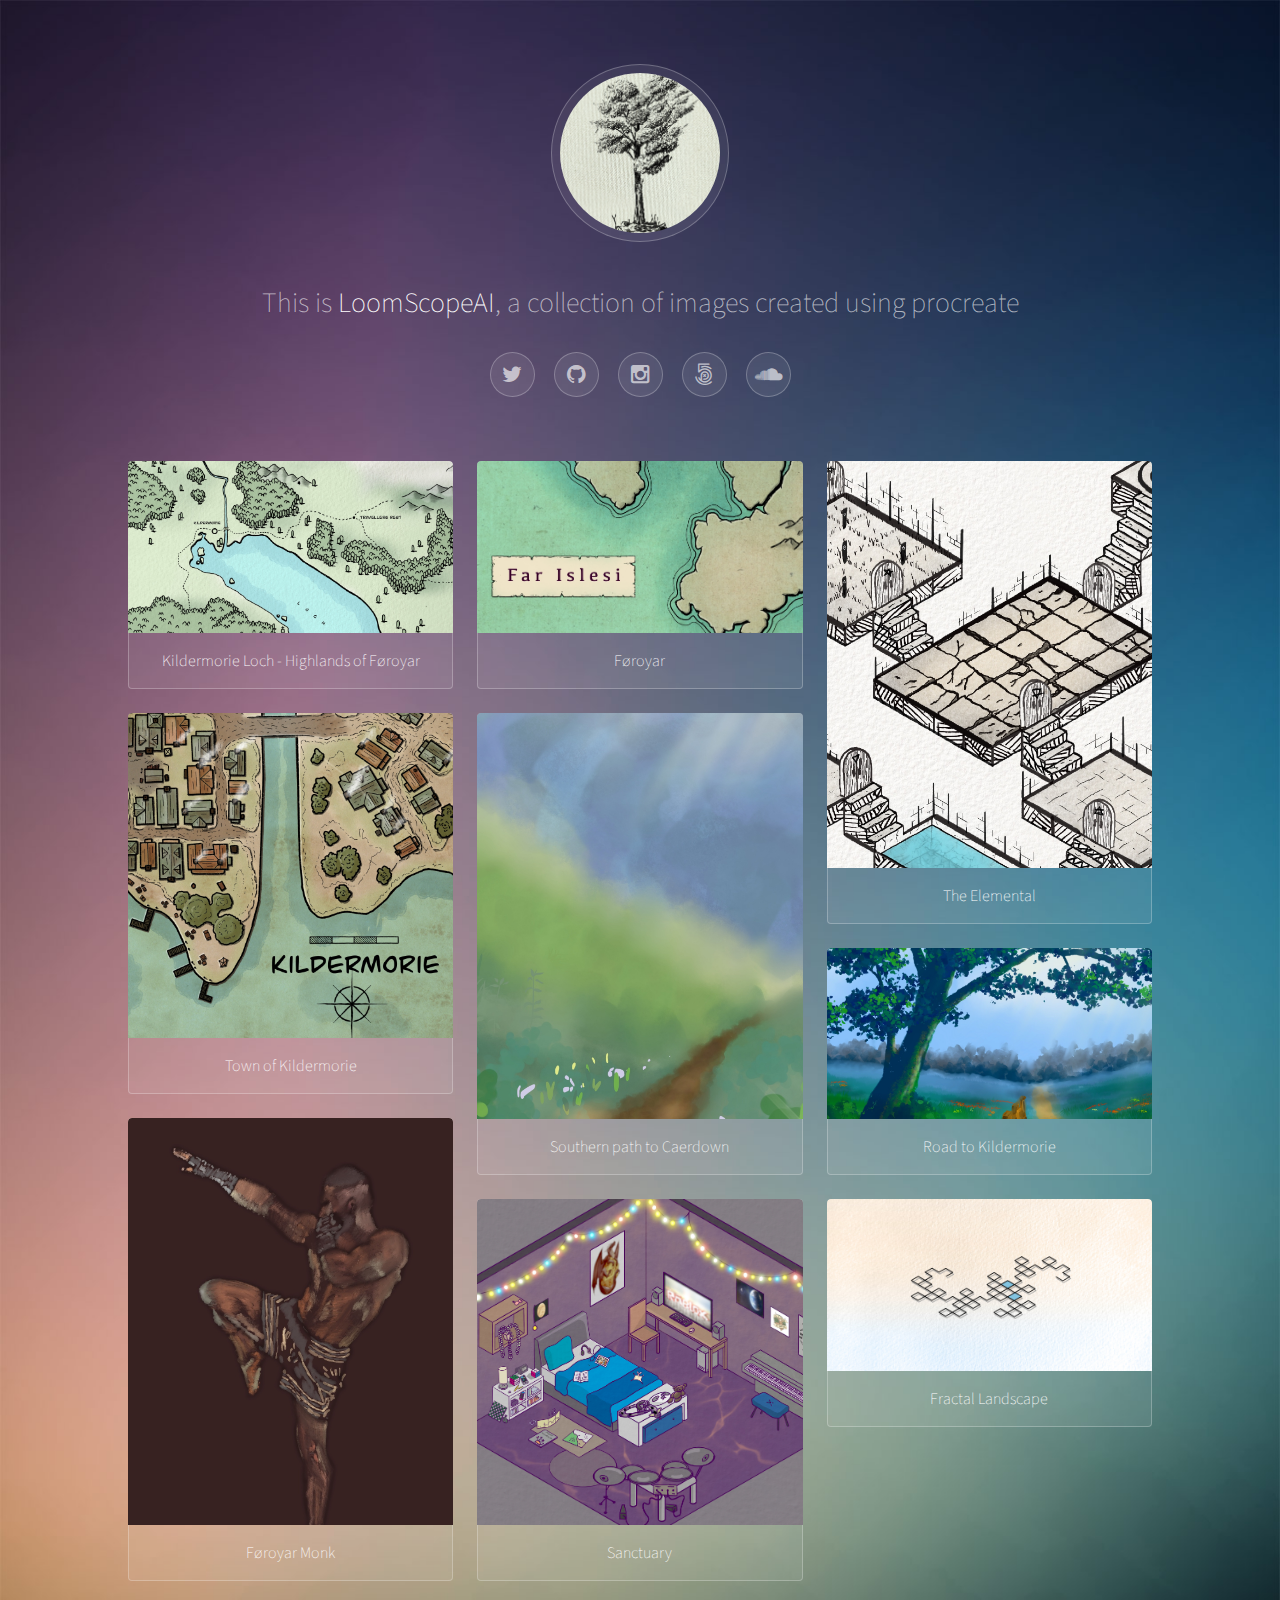
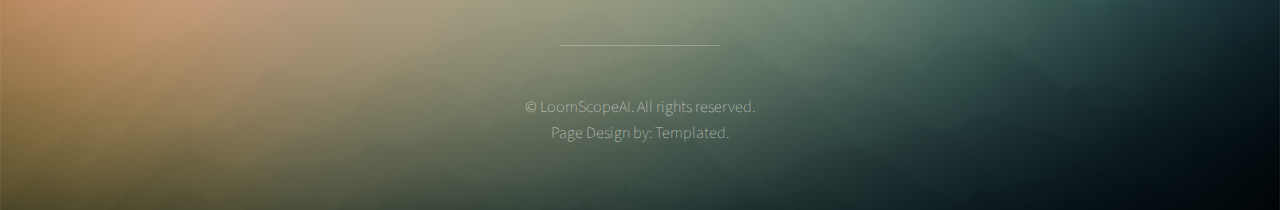
==== commit c8c03524: "update" ====
--- a/index.html
+++ b/index.html
@@ -43,6 +43,10 @@
 										<img src="images/thumbs/Kildermorie Cropped.jpg" alt="" />
 										<h3>Town of Kildermorie</h3>
 									</a>
+									<a href="images/fulls/Kickboxer.jpg">
+										<img src="images/thumbs/Kickboxer Cropped.jpg" alt="" />
+										<h3>Føroyar Monk</h3>
+									</a>
 								</div>
 								<div>
 									<a href="images/fulls/Far Islesi.jpg">
@@ -52,6 +56,10 @@
 									<a href="images/fulls/PathtoCaerdown.jpg">
 										<img src="images/thumbs/PathtoCaerdown Cropped.jpg" alt="" />
 										<h3>Southern path to Caerdown</h3>
+									</a>
+									<a href="images/fulls/Sanctuary.jpg">
+										<img src="images/thumbs/Sanctuary Cropped.jpg" alt="" />
+										<h3>Sanctuary</h3>
 									</a>
 									
 								</div>
@@ -63,6 +71,10 @@
 									<a href="images/fulls/RoadtoKildermorie.jpg">
 										<img src="images/thumbs/RoadtoKildermorie Cropped.jpg" alt="" />
 										<h3>Road to Kildermorie</h3>
+									</a>
+									<a href="images/fulls/FractalSquare.jpg">
+										<img src="images/thumbs/FractalSquare Cropped.jpg" alt="" />
+										<h3>Fractal Landscape</h3>
 									</a>
 								</div>
 							</section>
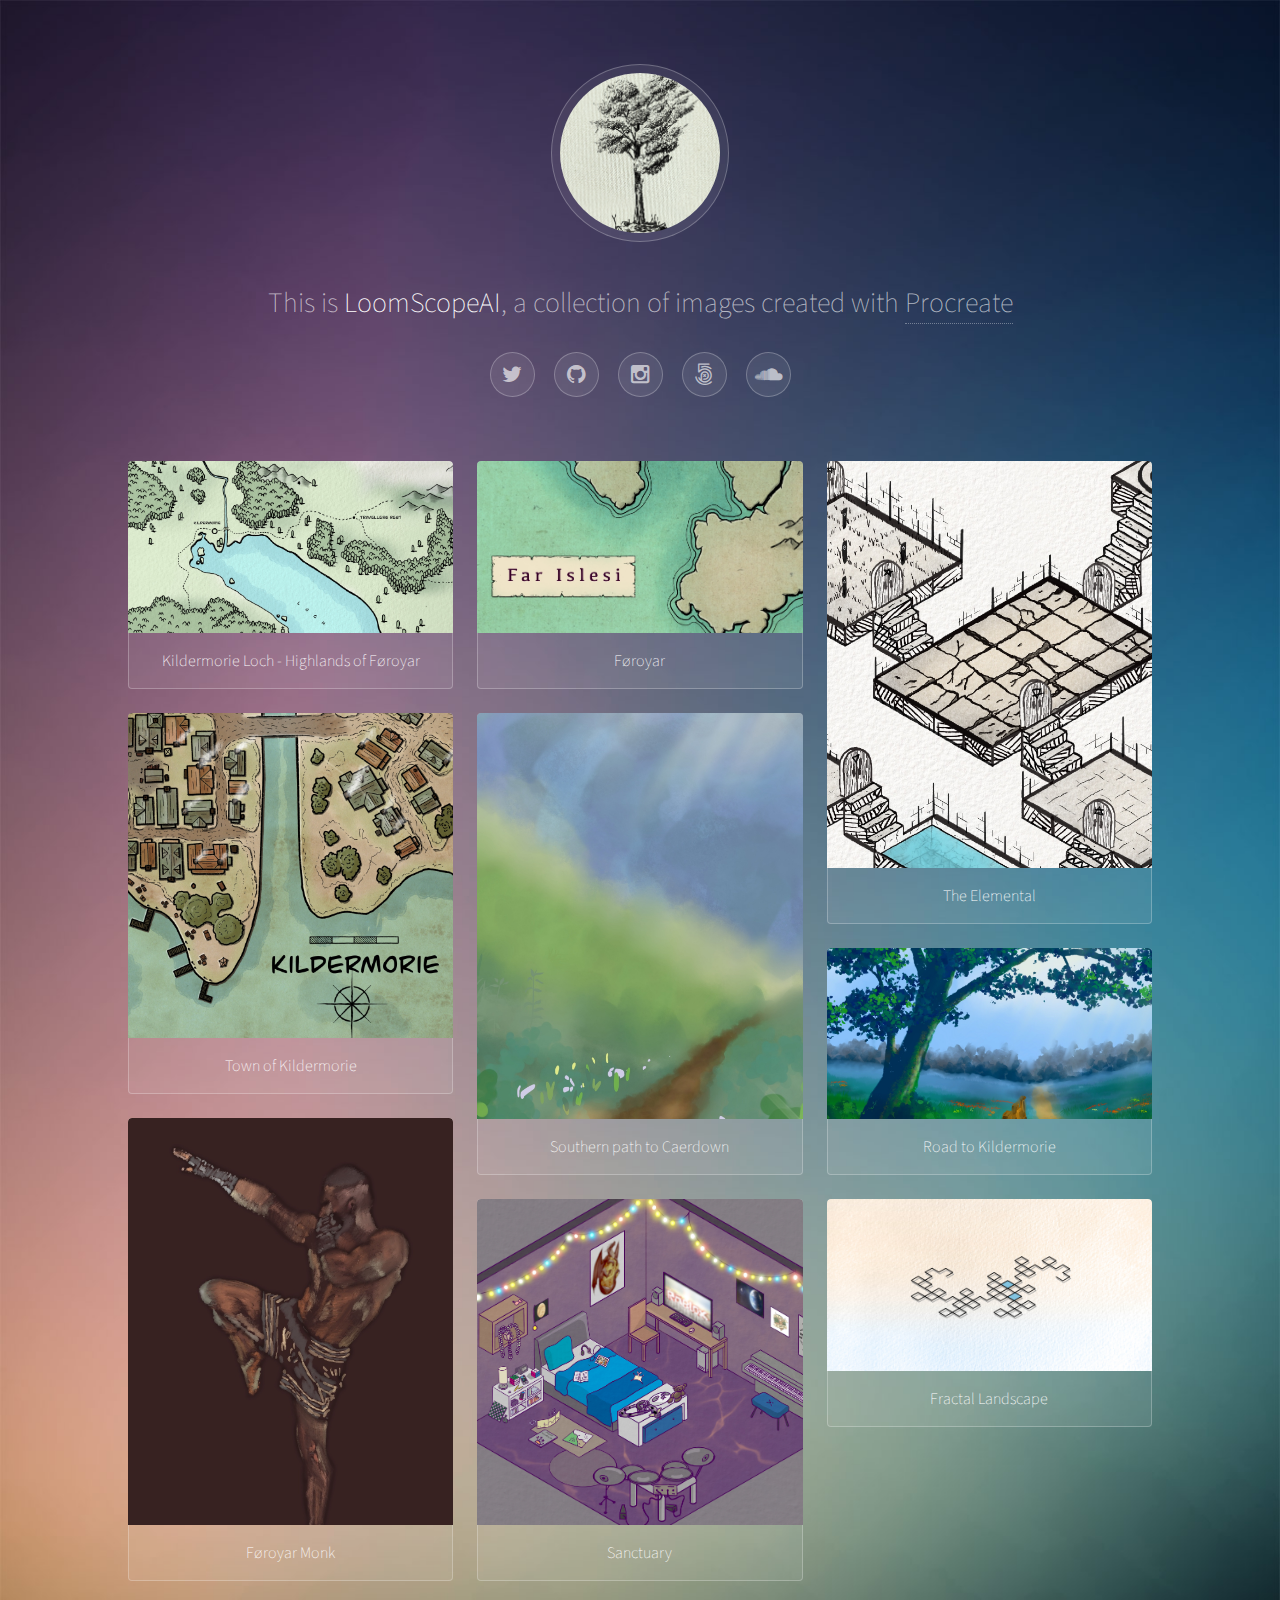
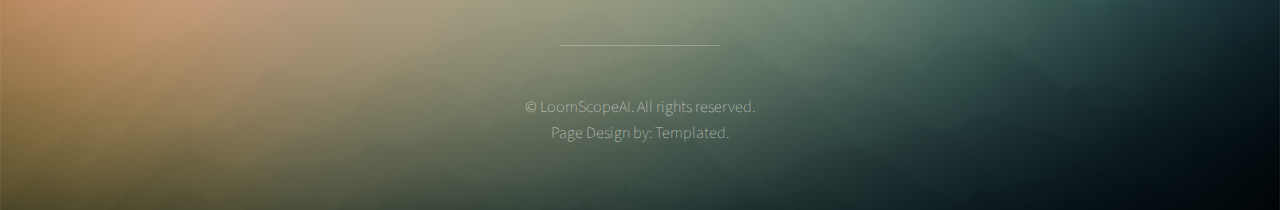
==== commit bd434b45: "Update index.html" ====
--- a/index.html
+++ b/index.html
@@ -19,7 +19,7 @@
 				<!-- Header -->
 					<header id="header">
 						<span class="avatar"><img src="images/logo.jpg" alt="" /></span>
-						<h1>This is <strong>LoomScopeAI</strong>, a collection of images created using procreate</h1>
+						<h1>This is <strong>LoomScopeAI</strong>, a collection of images created with <a href="https://procreate.com/">Procreate</a></h1>
 						<ul class="icons">
 							<li><a href="#" class="icon style2 fa-twitter"><span class="label">Twitter</span></a></li>
 							<li><a href="#" class="icon style2 fa-github"><span class="label">GitHub</span></a></li>
